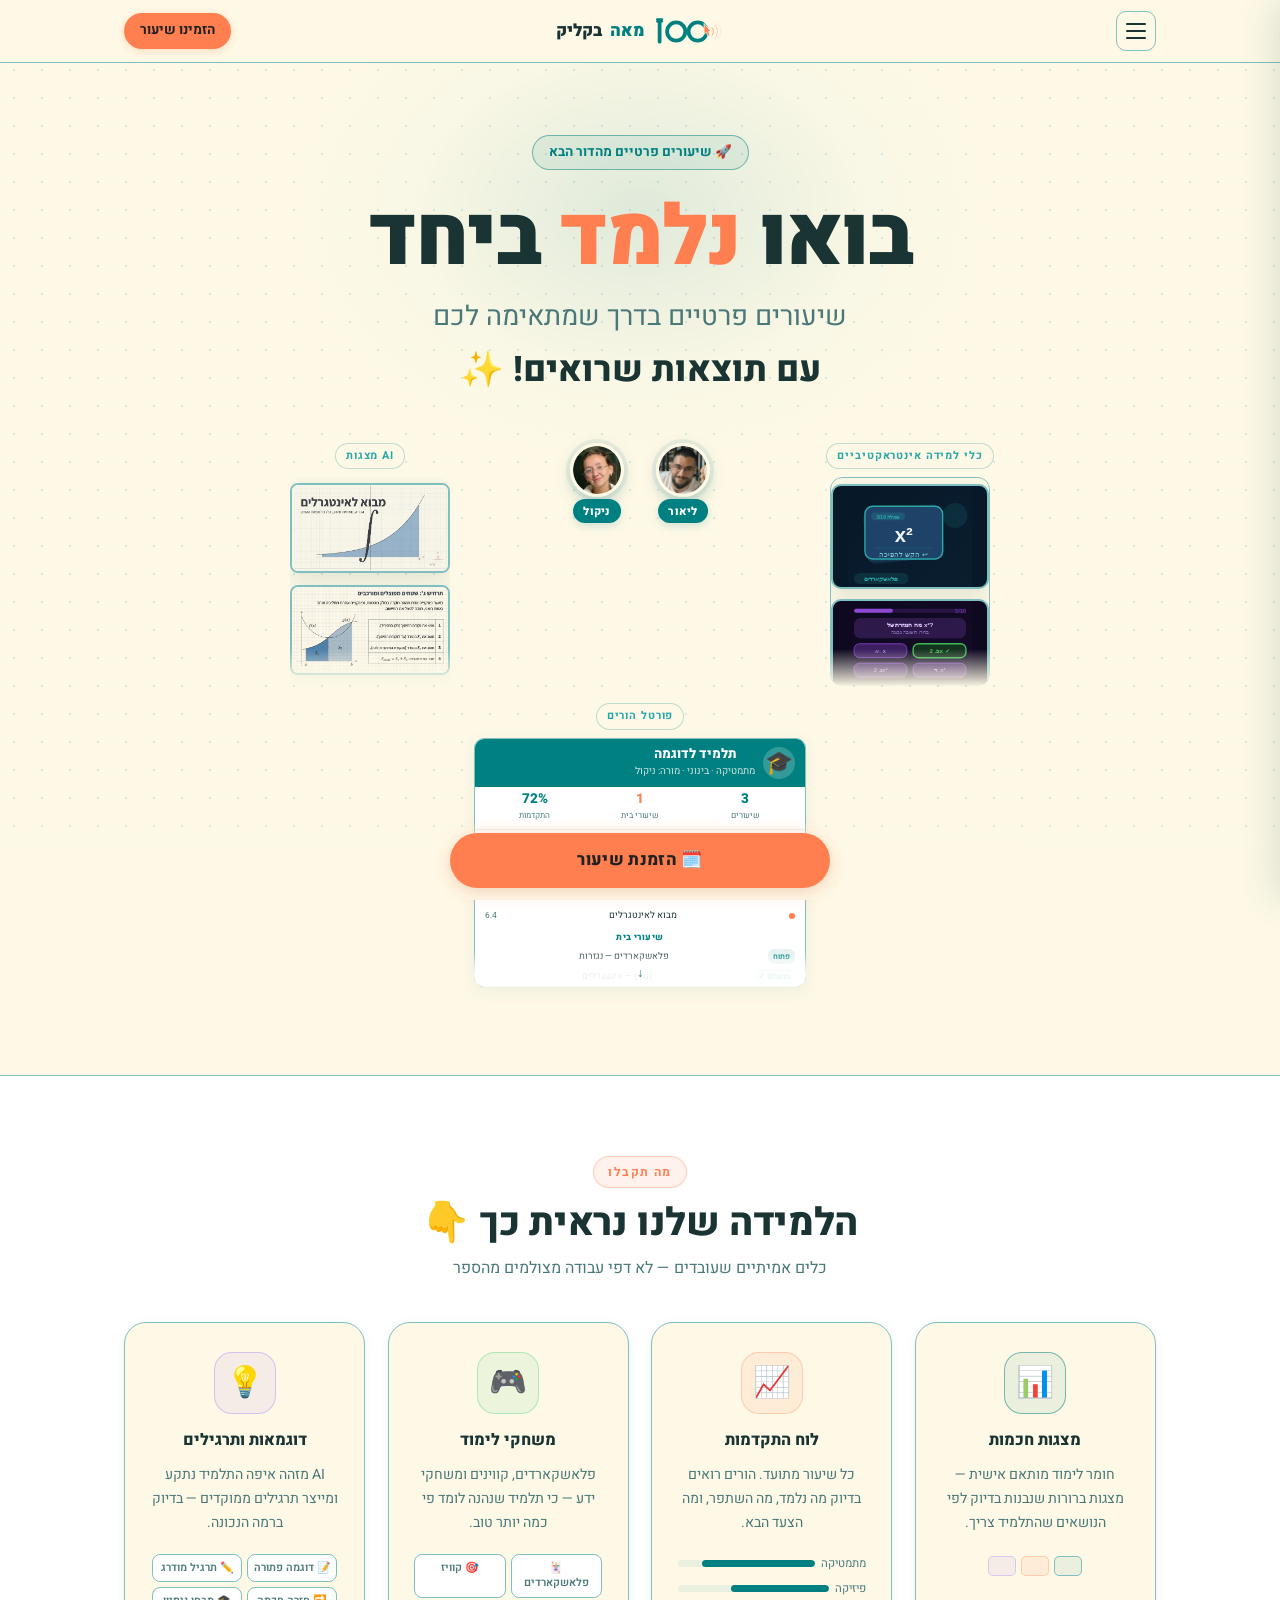
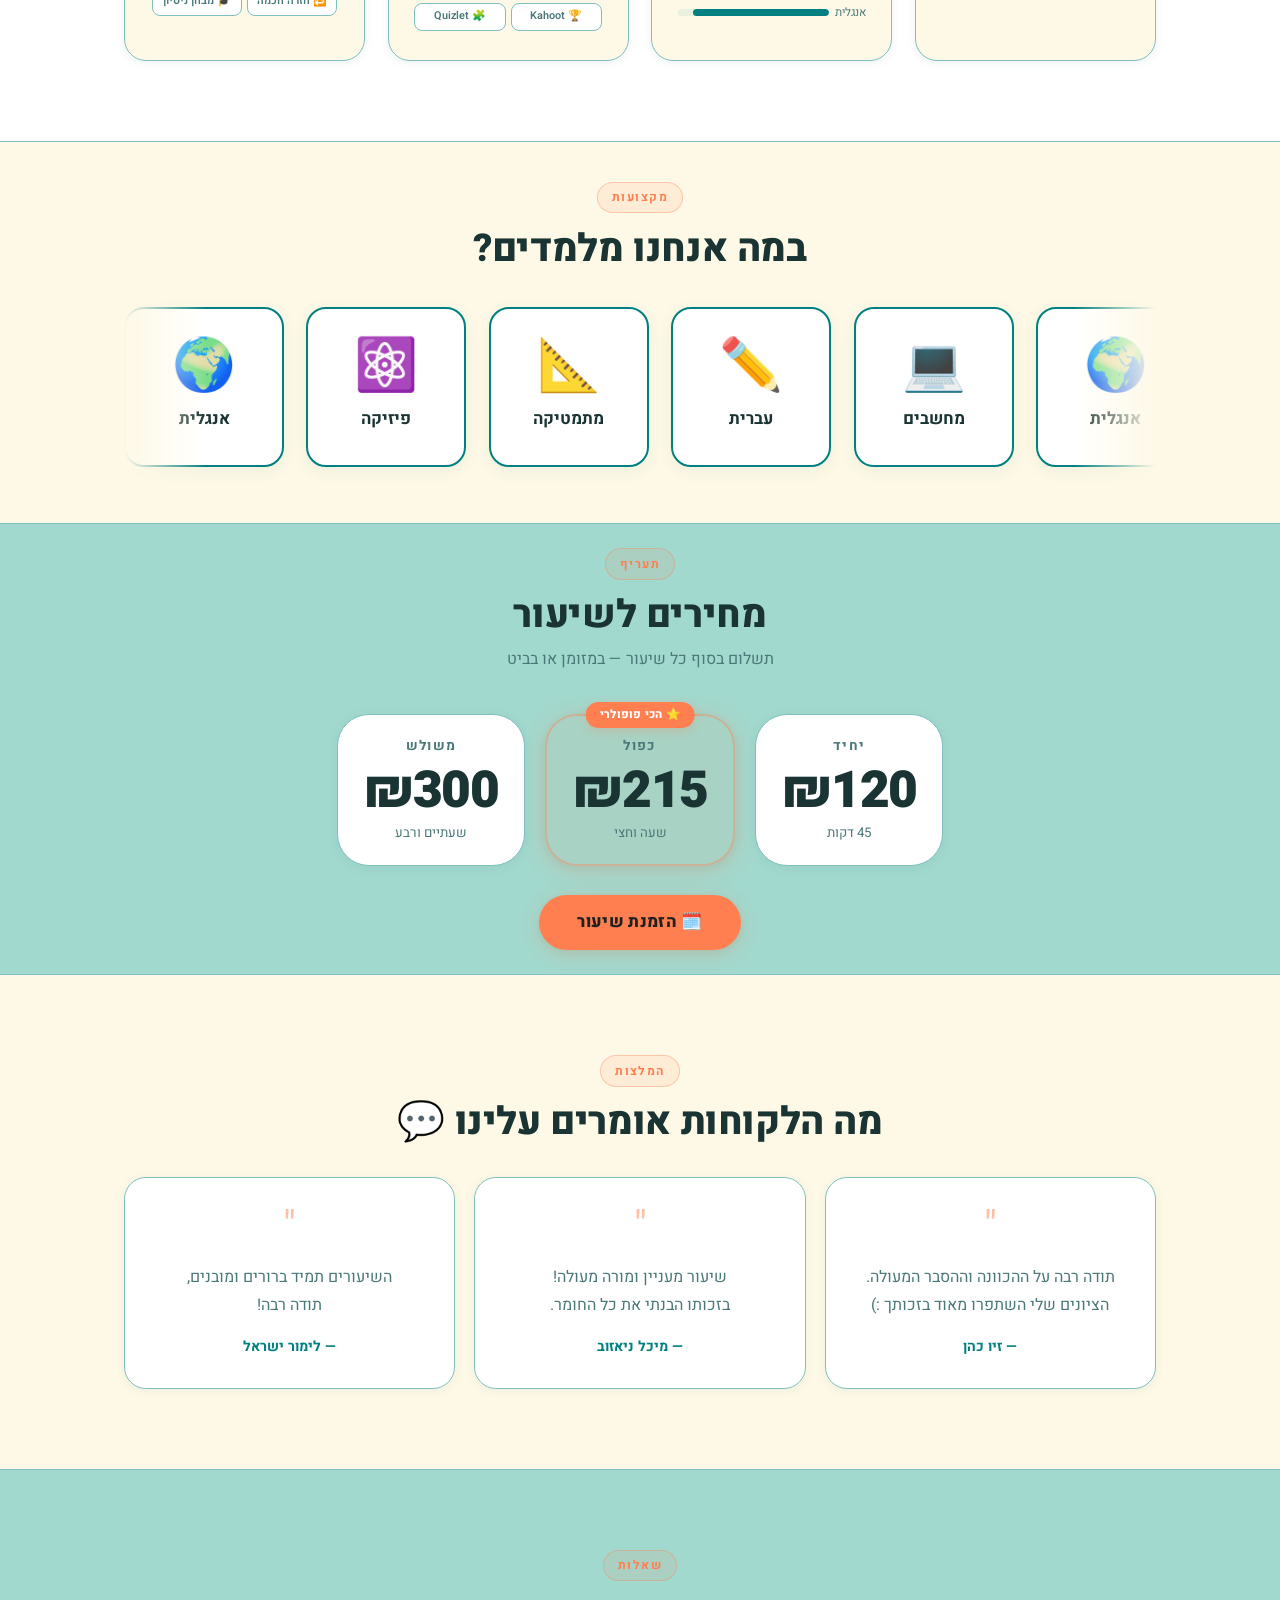
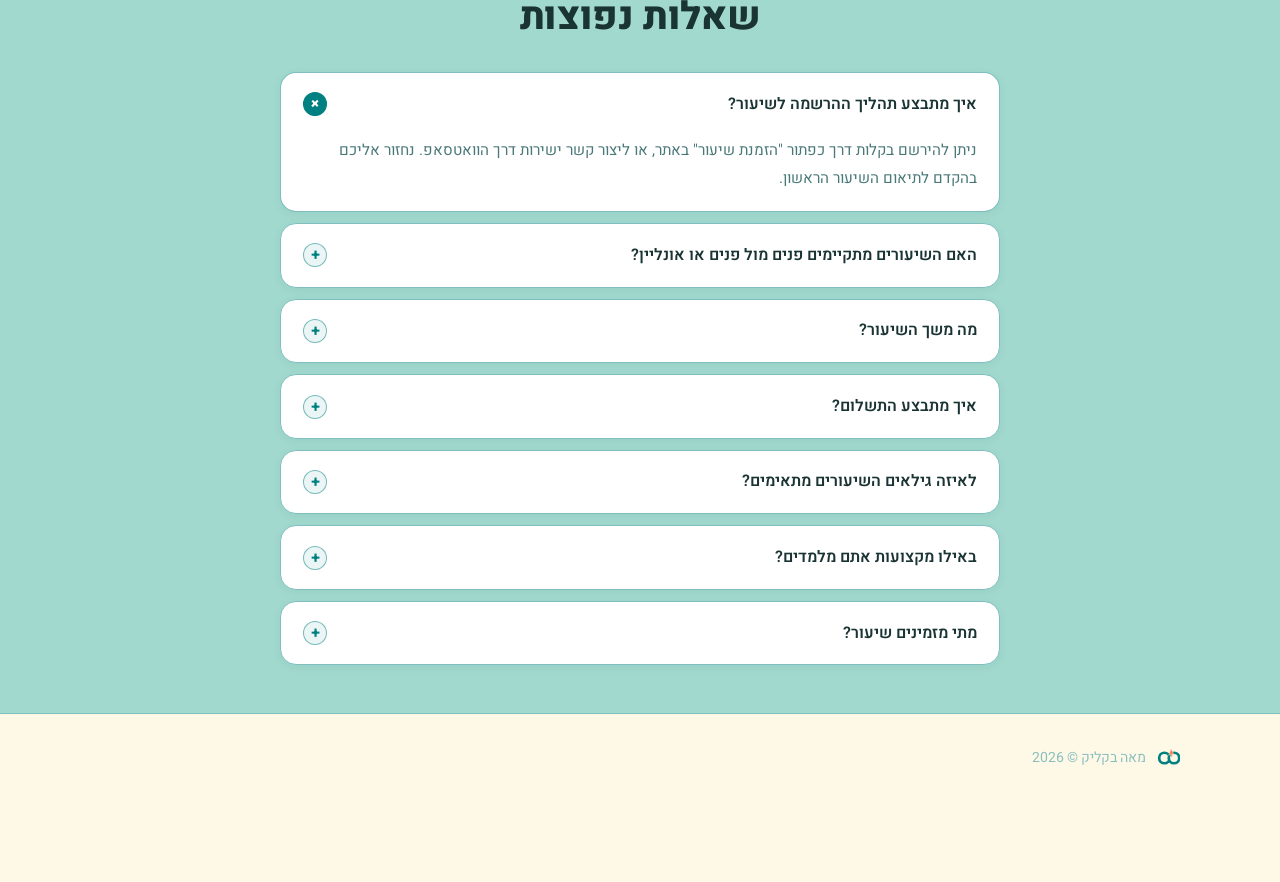
==== index.html @ dc091181 "Fix horizontal overflow: overflow clip on html/body/sections, contain paint on carousel" ====
<!DOCTYPE html>
<html lang="he" dir="rtl">
<head>
  <meta charset="UTF-8" />
  <meta name="viewport" content="width=device-width, initial-scale=1.0" />
  <title>מאה בקליק</title>
  <link rel="icon" type="image/svg+xml" href="./images/favicon.svg" />

  <!-- Fonts -->
  <link rel="preconnect" href="https://fonts.googleapis.com" />
  <link rel="preconnect" href="https://fonts.gstatic.com" crossorigin />
  <link href="https://fonts.googleapis.com/css2?family=Heebo:wght@300;400;500;600;700;800;900&display=swap" rel="stylesheet" />

  <link rel="stylesheet" href="styles.css" />
</head>
<body>

  <!-- ── BACK TO TOP ──────────────────────────────────── -->
  <button class="back-to-top" id="backToTop" aria-label="חזרה לראש">↑</button>

  <!-- ── SIDEBAR OVERLAY ──────────────────────────────── -->
  <div class="sidebar-overlay" id="sidebarOverlay"></div>

  <!-- ── SIDEBAR ──────────────────────────────────────── -->
  <aside class="sidebar" id="sidebar">
    <div class="sidebar-header">
      <span class="sidebar-title">תפריט</span>
      <button class="sidebar-close" id="sidebarClose" aria-label="סגירה">×</button>
    </div>
    <nav class="sidebar-nav">
      <button class="sidebar-btn" onclick="closeSidebar(); scrollToSection('subjects')">📚 מקצועות</button>
      <button class="sidebar-btn" onclick="closeSidebar(); scrollToSection('features-showcase')">🎮 מה תקבלו</button>
      <button class="sidebar-btn" onclick="closeSidebar(); scrollToSection('testimonials')">💬 המלצות</button>
      <button class="sidebar-btn" onclick="closeSidebar(); scrollToSection('pricing')">💳 תעריף</button>
      <button class="sidebar-btn" onclick="closeSidebar(); scrollToSection('faqs')">❓ שאלות</button>
    </nav>
    <a href="https://wa.me/972546969891?text=היי,%20אשמח%20להזמין%20שיעור" class="sidebar-whatsapp">
      💬 הזמינו שיעור בוואטסאפ
    </a>
  </aside>

  <!-- ── NAV ─────────────────────────────────────────── -->
  <section id="header">
    <div class="nav-inner">
      <!-- Hamburger — right side (RTL start) -->
      <button class="hamburger" id="hamburger" aria-label="פתיחת תפריט">
        <span></span>
        <span></span>
        <span></span>
      </button>

      <!-- Logo — centered -->
      <a href="#hero" class="nav-logo">
        <svg width="72" height="30" viewBox="0 0 130 56" fill="none" xmlns="http://www.w3.org/2000/svg" aria-label="לוגו">
          <!-- "1" with serif cap -->
          <line x1="12" y1="10" x2="12" y2="48" stroke="var(--accent)" stroke-width="7" stroke-linecap="round"/>
          <line x1="8" y1="10" x2="16" y2="10" stroke="var(--accent)" stroke-width="5" stroke-linecap="round"/>
          <line x1="7" y1="6" x2="17" y2="6" stroke="var(--accent)" stroke-width="3.5" stroke-linecap="round"/>
          <!-- left "0" -->
          <circle cx="43" cy="29" r="17" stroke="var(--accent)" stroke-width="7" fill="none"/>
          <!-- right "0" -->
          <circle cx="83" cy="29" r="17" stroke="var(--accent)" stroke-width="7" fill="none"/>
          <!-- cursor arrow on right 0 -->
          <polygon points="95,14 95,34 99.5,30 102,38 106,36.5 103.5,29 108,29"
                   fill="var(--accent2)" stroke="var(--bg-base)" stroke-width="1.5" stroke-linejoin="round"/>
          <!-- click ripple arcs -->
          <path d="M 110,22 A 10,10 0 0 1 110,36" stroke="var(--accent2)" stroke-width="1.8" fill="none" stroke-linecap="round" opacity="0.7"/>
          <path d="M 115,17 A 16,16 0 0 1 115,41" stroke="var(--accent2)" stroke-width="1.4" fill="none" stroke-linecap="round" opacity="0.45"/>
          <path d="M 120,13 A 22,22 0 0 1 120,45" stroke="var(--accent2)" stroke-width="1" fill="none" stroke-linecap="round" opacity="0.25"/>
        </svg>
        <span>מאה</span> בקליק
      </a>

      <!-- CTA — left side -->
      <div class="nav-right">
        <a class="nav-cta" href="https://wa.me/972546969891?text=היי,%20אשמח%20להזמין%20שיעור">הזמינו שיעור</a>
      </div>
    </div>
  </section>

  <!-- ── HERO ─────────────────────────────────────────── -->
  <section id="hero">
    <div class="hero-badge">🚀 שיעורים פרטיים מהדור הבא</div>

    <h1 class="hero-title">בואו <span class="accent">נלמד</span> ביחד</h1>

    <div class="hero-subtitle-row">
      <span class="hero-sub-a">שיעורים פרטיים בדרך שמתאימה לכם</span>
      <span class="hero-sub-b">עם תוצאות שרואים! ✨</span>
    </div>

    <!-- Tutors + surrounding feature cards -->
    <div class="tutors-showcase">

      <!-- Center: Tutor photos -->
      <div class="tutors-preview">

        <div class="tutor-card tutor-nikol" id="tutor-nikol">
          <img src="./images/nikol-modified.png" class="tutor-img" alt="ניקול" />
          <div class="tutor-name-badge">ניקול</div>
          <div class="tutor-info" id="info-nikol">
            <div class="popup-close" data-close>×</div>
            <h3>ניקול 👩‍🏫</h3>
            <ul>
              <li>⭐ סיימה שירות משמעותי בתפקיד בכיר</li>
              <li>📚 סטודנטית לריפוי בעיסוק</li>
              <li>👩‍🏫 ניסיון רב בהוראה פרטית</li>
              <li>🎯 מתמחה במתמטיקה ופיזיקה</li>
            </ul>
          </div>
        </div>

        <div class="tutor-card tutor-lior" id="tutor-lior">
          <img src="./images/lior-modified.png" class="tutor-img" alt="ליאור" />
          <div class="tutor-name-badge">ליאור</div>
          <div class="tutor-info" id="info-lior">
            <div class="popup-close" data-close>×</div>
            <h3>ליאור 👨‍🏫</h3>
            <ul>
              <li>🎓 בעל תואר שני בהנדסת נתונית</li>
              <li>💻 משרת בתפקיד בכיר בצבא</li>
              <li>👨‍🏫 מדריך בתכניות סטארטק ומגשימים</li>
              <li>🎯 מתמחה במתמטיקה ותכנות</li>
            </ul>
          </div>
        </div>

      </div>


      <!-- Left of photos: Carousel -->
      <div class="hero-mini-carousel">
        <div class="hero-preview-title">מצגות AI</div>
        <div class="slides-carousel-outer">
            <div class="slides-carousel-track" id="slidesTrack">

              <!-- Real slide images -->
              <div class="sp-card">
                <img src="images/slides/slide1.png" alt="מצגת 1" class="sp-img">
              </div>
              <div class="sp-card">
                <img src="images/slides/slide2.png" alt="מצגת 2" class="sp-img">
              </div>
              <div class="sp-card">
                <img src="images/slides/slide3.png" alt="מצגת 3" class="sp-img">
              </div>
              <div class="sp-card">
                <img src="images/slides/slide4.png" alt="מצגת 4" class="sp-img">
              </div>
              <div class="sp-card">
                <img src="images/slides/slide5.png" alt="מצגת 5" class="sp-img">
              </div>
              <div class="sp-card">
                <img src="images/slides/slide6.png" alt="מצגת 6" class="sp-img">
              </div>
              <div class="sp-card">
                <img src="images/slides/slide7.png" alt="מצגת 7" class="sp-img">
              </div>
              <div class="sp-card">
                <img src="images/slides/slide8.png" alt="מצגת 8" class="sp-img">
              </div>
              <!-- Duplicates for seamless loop -->
              <div class="sp-card">
                <img src="images/slides/slide1.png" alt="מצגת 1" class="sp-img">
              </div>
              <div class="sp-card">
                <img src="images/slides/slide2.png" alt="מצגת 2" class="sp-img">
              </div>
              <div class="sp-card">
                <img src="images/slides/slide3.png" alt="מצגת 3" class="sp-img">
              </div>
              <div class="sp-card">
                <img src="images/slides/slide4.png" alt="מצגת 4" class="sp-img">
              </div>
              <div class="sp-card">
                <img src="images/slides/slide5.png" alt="מצגת 5" class="sp-img">
              </div>
              <div class="sp-card">
                <img src="images/slides/slide6.png" alt="מצגת 6" class="sp-img">
              </div>
              <div class="sp-card">
                <img src="images/slides/slide7.png" alt="מצגת 7" class="sp-img">
              </div>
              <div class="sp-card">
                <img src="images/slides/slide8.png" alt="מצגת 8" class="sp-img">
              </div>



            </div><!-- /track -->
          </div><!-- /outer -->
        </div><!-- /hero-mini-carousel -->

      <!-- Center: Dashboard static preview -->
        <div class="hero-dashboard-mini">
          <div class="hero-preview-title">פורטל הורים</div>
          <div class="dash-preview">
            <!-- Student header -->
            <div class="dp-header">
              <div class="dp-avatar">🎓</div>
              <div class="dp-info">
                <div class="dp-name">תלמיד לדוגמה</div>
                <div class="dp-meta">מתמטיקה · בינוני · מורה: ניקול</div>
              </div>
            </div>
            <!-- Stats row -->
            <div class="dp-stats">
              <div class="dp-stat">
                <div class="dp-stat-val">3</div>
                <div class="dp-stat-lbl">שיעורים</div>
              </div>
              <div class="dp-stat">
                <div class="dp-stat-val" style="color:#FF7F50">1</div>
                <div class="dp-stat-lbl">שיעורי בית</div>
              </div>
              <div class="dp-stat">
                <div class="dp-stat-val" style="color:#008080">72%</div>
                <div class="dp-stat-lbl">התקדמות</div>
              </div>
            </div>
            <!-- Progress bar -->
            <div class="dp-bar-wrap">
              <div class="dp-bar-fill" style="width:72%"></div>
            </div>
            <!-- Next lesson -->
            <div class="dp-next">📅 שיעור הבא: כ׳ ניסן, 17:00</div>
            <!-- Recent lessons -->
            <div class="dp-section-title">שיעורים אחרונים</div>
            <div class="dp-lesson-row">
              <span class="dp-lesson-dot teal"></span>
              <span class="dp-lesson-text">נגזרות — כלל השרשרת</span>
              <span class="dp-lesson-date">13.4</span>
            </div>
            <div class="dp-lesson-row">
              <span class="dp-lesson-dot coral"></span>
              <span class="dp-lesson-text">מבוא לאינטגרלים</span>
              <span class="dp-lesson-date">6.4</span>
            </div>
            <!-- Homework -->
            <div class="dp-section-title">שיעורי בית</div>
            <div class="dp-lesson-row">
              <span class="dp-hw-badge open">פתוח</span>
              <span class="dp-lesson-text">פלאשקארדים — נגזרות</span>
            </div>
            <div class="dp-lesson-row">
              <span class="dp-hw-badge done">הושלם ✓</span>
              <span class="dp-lesson-text">קווין — אינטגרלים</span>
            </div>
          </div>
          <!-- Scroll hint -->
          <div class="dp-scroll-hint">
            <span class="dp-scroll-arrow">↓</span>
          </div>
        </div><!-- /hero-dashboard-mini -->

      <!-- Right of photos: Games carousel -->
        <div class="hero-games-mini">
          <div class="hero-preview-title">כלי למידה אינטראקטיביים</div>
          <div class="games-carousel-outer">
            <div class="games-carousel-track">

              <!-- Flashcards card -->
              <div class="gmc-card" style="background:#071828">
                <svg viewBox="0 0 160 130" preserveAspectRatio="xMidYMid meet" fill="none" xmlns="http://www.w3.org/2000/svg" width="100%" height="100%">
                  <defs>
                    <linearGradient id="fc-bg" x1="0" y1="0" x2="1" y2="1"><stop offset="0%" stop-color="#071828"/><stop offset="100%" stop-color="#0a1e30"/></linearGradient>
                  </defs>
                  <rect width="160" height="130" fill="url(#fc-bg)"/>
                  <!-- Stacked cards -->
                  <rect x="22" y="28" width="100" height="68" rx="10" fill="#163045" opacity="0.6" transform="rotate(-7 72 62)"/>
                  <rect x="22" y="28" width="100" height="68" rx="10" fill="#1a3a55" opacity="0.8" transform="rotate(-3 72 62)"/>
                  <!-- Front card -->
                  <rect x="22" y="26" width="100" height="68" rx="10" fill="#1e4268" stroke="#2AA8A8" stroke-width="1.8"/>
                  <!-- Card label top -->
                  <rect x="30" y="34" width="44" height="10" rx="5" fill="#2AA8A8" opacity="0.2"/>
                  <text x="52" y="42" font-size="6.5" fill="#2AA8A8" font-family="sans-serif" text-anchor="middle" font-weight="700">שאלה 3/10</text>
                  <!-- Big math -->
                  <text x="72" y="72" font-size="26" fill="#ffffff" font-weight="900" font-family="sans-serif" text-anchor="middle" opacity="0.95">x²</text>
                  <!-- Divider -->
                  <line x1="34" y1="80" x2="110" y2="80" stroke="#2AA8A8" stroke-width="0.8" opacity="0.3"/>
                  <!-- Hint -->
                  <text x="72" y="91" font-size="8.5" fill="#7ecece" font-family="sans-serif" text-anchor="middle">הקש להפיכה ↩</text>
                  <!-- Flip icon -->
                  <circle cx="138" cy="38" r="16" fill="#2AA8A8" opacity="0.12"/>
                  <text x="138" y="44" font-size="18" text-anchor="middle">🃏</text>
                  <!-- Bottom label -->
                  <rect x="8" y="112" width="70" height="14" rx="7" fill="#2AA8A8" opacity="0.15"/>
                  <text x="43" y="122" font-size="8" fill="#2AA8A8" font-family="sans-serif" text-anchor="middle" font-weight="700">פלאשקארדים</text>
                </svg>
              </div>

              <!-- Quiz card -->
              <div class="gmc-card" style="background:#0e0820">
                <svg viewBox="0 0 160 130" preserveAspectRatio="xMidYMid meet" fill="none" xmlns="http://www.w3.org/2000/svg" width="100%" height="100%">
                  <defs>
                    <linearGradient id="qz-bg" x1="0" y1="0" x2="1" y2="1"><stop offset="0%" stop-color="#0e0820"/><stop offset="100%" stop-color="#160c2a"/></linearGradient>
                  </defs>
                  <rect width="160" height="130" fill="url(#qz-bg)"/>
                  <!-- Progress bar top -->
                  <rect x="8" y="10" width="144" height="5" rx="2.5" fill="#A855F7" opacity="0.15"/>
                  <rect x="8" y="10" width="50" height="5" rx="2.5" fill="#A855F7" opacity="0.8"/>
                  <text x="152" y="15" font-size="7" fill="#A855F7" font-family="sans-serif" text-anchor="end" opacity="0.7">5/10</text>
                  <!-- Question box -->
                  <rect x="8" y="22" width="144" height="26" rx="8" fill="#2d1a4a"/>
                  <text x="80" y="33" font-size="8" fill="#e0c8ff" font-family="sans-serif" text-anchor="middle" font-weight="700">מה הנגזרת של x²?</text>
                  <text x="80" y="43" font-size="7" fill="#c4a0ff" font-family="sans-serif" text-anchor="middle" opacity="0.6">בחרו תשובה נכונה</text>
                  <!-- Options 2x2 -->
                  <rect x="8" y="55" width="68" height="18" rx="7" fill="#3b1f5e" stroke="#A855F7" stroke-width="0.8"/>
                  <text x="42" y="67" font-size="8" fill="#c4a0ff" font-family="sans-serif" text-anchor="middle">א. x</text>
                  <rect x="84" y="55" width="68" height="18" rx="7" fill="#133320" stroke="#3fb950" stroke-width="1.8"/>
                  <text x="118" y="67" font-size="8" fill="#3fb950" font-family="sans-serif" text-anchor="middle" font-weight="800">ב. 2x ✓</text>
                  <rect x="8" y="80" width="68" height="18" rx="7" fill="#3b1f5e" stroke="#A855F7" stroke-width="0.8"/>
                  <text x="42" y="92" font-size="8" fill="#c4a0ff" font-family="sans-serif" text-anchor="middle">ג. 2x²</text>
                  <rect x="84" y="80" width="68" height="18" rx="7" fill="#3b1f5e" stroke="#A855F7" stroke-width="0.8"/>
                  <text x="118" y="92" font-size="8" fill="#c4a0ff" font-family="sans-serif" text-anchor="middle">ד. x³</text>
                  <!-- Score badge -->
                  <rect x="8" y="112" width="50" height="14" rx="7" fill="#A855F7" opacity="0.15"/>
                  <text x="33" y="122" font-size="8" fill="#A855F7" font-family="sans-serif" text-anchor="middle" font-weight="700">קוויז 🎯</text>
                  <!-- XP badge -->
                  <rect x="110" y="112" width="42" height="14" rx="7" fill="#3fb950" opacity="0.15"/>
                  <text x="131" y="122" font-size="8" fill="#3fb950" font-family="sans-serif" text-anchor="middle" font-weight="700">+50 XP 🏆</text>
                </svg>
              </div>

              <!-- Audio card -->
              <div class="gmc-card" style="background:#061410">
                <svg viewBox="0 0 160 130" preserveAspectRatio="xMidYMid meet" fill="none" xmlns="http://www.w3.org/2000/svg" width="100%" height="100%">
                  <defs>
                    <linearGradient id="au-bg" x1="0" y1="0" x2="0" y2="1"><stop offset="0%" stop-color="#061410"/><stop offset="100%" stop-color="#0a2018"/></linearGradient>
                    <linearGradient id="au-wave" x1="0" y1="0" x2="1" y2="0"><stop offset="0%" stop-color="#3fb950" stop-opacity="0.3"/><stop offset="50%" stop-color="#3fb950"/><stop offset="100%" stop-color="#3fb950" stop-opacity="0.3"/></linearGradient>
                  </defs>
                  <rect width="160" height="130" fill="url(#au-bg)"/>
                  <!-- Glow -->
                  <circle cx="80" cy="70" r="55" fill="#3fb950" opacity="0.04"/>
                  <!-- Topic pill -->
                  <rect x="8" y="10" width="120" height="18" rx="9" fill="#3fb950" opacity="0.14"/>
                  <text x="68" y="22" font-size="8" fill="#3fb950" font-family="sans-serif" text-anchor="middle" font-weight="700">מבוא לאינטגרלים 📖</text>
                  <!-- Headphone -->
                  <circle cx="138" cy="19" r="13" fill="#3fb950" opacity="0.12"/>
                  <text x="138" y="25" font-size="15" text-anchor="middle">🎧</text>
                  <!-- Waveform centered -->
                  <rect x="8"  y="52" width="6" height="14" rx="3" fill="url(#au-wave)" opacity="0.5"/>
                  <rect x="17" y="44" width="6" height="30" rx="3" fill="url(#au-wave)" opacity="0.7"/>
                  <rect x="26" y="38" width="6" height="42" rx="3" fill="url(#au-wave)"/>
                  <rect x="35" y="34" width="6" height="50" rx="3" fill="url(#au-wave)"/>
                  <rect x="44" y="40" width="6" height="38" rx="3" fill="url(#au-wave)" opacity="0.85"/>
                  <rect x="53" y="46" width="6" height="26" rx="3" fill="url(#au-wave)" opacity="0.65"/>
                  <rect x="62" y="42" width="6" height="34" rx="3" fill="url(#au-wave)" opacity="0.75"/>
                  <rect x="71" y="36" width="6" height="46" rx="3" fill="url(#au-wave)"/>
                  <rect x="80" y="42" width="6" height="34" rx="3" fill="url(#au-wave)" opacity="0.8"/>
                  <rect x="89" y="50" width="6" height="18" rx="3" fill="url(#au-wave)" opacity="0.55"/>
                  <!-- Play button -->
                  <circle cx="136" cy="72" r="22" fill="#3fb950" opacity="0.18"/>
                  <circle cx="136" cy="72" r="15" fill="#3fb950"/>
                  <polygon points="132,65 132,79 145,72" fill="white"/>
                  <!-- Progress -->
                  <rect x="8" y="100" width="110" height="5" rx="2.5" fill="#3fb950" opacity="0.15"/>
                  <rect x="8" y="100" width="52" height="5" rx="2.5" fill="#3fb950" opacity="0.85"/>
                  <text x="125" y="104" font-size="7" fill="#3fb950" font-family="sans-serif" opacity="0.7">3:12</text>
                  <!-- Label -->
                  <rect x="8" y="115" width="50" height="12" rx="6" fill="#3fb950" opacity="0.15"/>
                  <text x="33" y="124" font-size="8" fill="#3fb950" font-family="sans-serif" text-anchor="middle" font-weight="700">אודיו 🎧</text>
                </svg>
              </div>

              <!-- Songs card -->
              <div class="gmc-card" style="background:#1c0900">
                <svg viewBox="0 0 160 130" preserveAspectRatio="xMidYMid meet" fill="none" xmlns="http://www.w3.org/2000/svg" width="100%" height="100%">
                  <defs>
                    <linearGradient id="sg-bg" x1="0" y1="0" x2="1" y2="1"><stop offset="0%" stop-color="#1c0900"/><stop offset="100%" stop-color="#241000"/></linearGradient>
                  </defs>
                  <rect width="160" height="130" fill="url(#sg-bg)"/>
                  <!-- Glow -->
                  <circle cx="30" cy="65" r="45" fill="#FF7F50" opacity="0.07"/>
                  <circle cx="140" cy="65" r="40" fill="#FFD166" opacity="0.06"/>
                  <!-- Now playing box -->
                  <rect x="8" y="8" width="144" height="30" rx="8" fill="#FF7F50" opacity="0.12"/>
                  <text x="80" y="21" font-size="8" fill="#FFD166" font-family="sans-serif" text-anchor="middle" font-weight="800">♪ שיר הנגזרת</text>
                  <text x="80" y="32" font-size="7" fill="#FF7F50" font-family="sans-serif" text-anchor="middle" opacity="0.8">d/dx(x²) = 2x 🎶</text>
                  <!-- Staff lines -->
                  <line x1="8" y1="50" x2="152" y2="50" stroke="#FF7F50" stroke-width="1" opacity="0.3"/>
                  <line x1="8" y1="58" x2="152" y2="58" stroke="#FF7F50" stroke-width="1" opacity="0.3"/>
                  <line x1="8" y1="66" x2="152" y2="66" stroke="#FF7F50" stroke-width="1" opacity="0.3"/>
                  <line x1="8" y1="74" x2="152" y2="74" stroke="#FF7F50" stroke-width="1" opacity="0.3"/>
                  <line x1="8" y1="82" x2="152" y2="82" stroke="#FF7F50" stroke-width="1" opacity="0.3"/>
                  <!-- Treble clef -->
                  <text x="6" y="84" font-size="48" fill="#FF7F50" opacity="0.55" font-family="serif">𝄞</text>
                  <!-- Notes with equations -->
                  <ellipse cx="80" cy="70" rx="8" ry="6" fill="#FFD166" transform="rotate(-15 80 70)"/>
                  <line x1="88" y1="70" x2="88" y2="36" stroke="#FFD166" stroke-width="2"/>
                  <text x="92" y="40" font-size="8" fill="#FFD166" font-family="sans-serif" font-weight="700">∫x dx</text>
                  <ellipse cx="116" cy="62" rx="8" ry="6" fill="#FF7F50" transform="rotate(-15 116 62)"/>
                  <line x1="124" y1="62" x2="124" y2="30" stroke="#FF7F50" stroke-width="2"/>
                  <text x="128" y="34" font-size="8" fill="#FF7F50" font-family="sans-serif" font-weight="700">x²/2</text>
                  <!-- Beam -->
                  <line x1="88" y1="36" x2="124" y2="30" stroke="#FFD166" stroke-width="3"/>
                  <!-- Progress + controls -->
                  <rect x="8" y="97" width="100" height="5" rx="2.5" fill="#FF7F50" opacity="0.15"/>
                  <rect x="8" y="97" width="62" height="5" rx="2.5" fill="#FF7F50" opacity="0.8"/>
                  <circle cx="140" cy="99" r="12" fill="#FF7F50" opacity="0.2"/>
                  <polygon points="136,94 136,104 146,99" fill="#FF7F50"/>
                  <!-- Label -->
                  <rect x="8" y="115" width="60" height="12" rx="6" fill="#FF7F50" opacity="0.14"/>
                  <text x="38" y="124" font-size="8" fill="#FF7F50" font-family="sans-serif" text-anchor="middle" font-weight="700">שירי לימוד 🎵</text>
                </svg>
              </div>

              <!-- Duplicates for seamless loop -->
              <div class="gmc-card" style="background:#071828">
                <svg viewBox="0 0 160 130" preserveAspectRatio="xMidYMid meet" fill="none" xmlns="http://www.w3.org/2000/svg" width="100%" height="100%">
                  <defs><linearGradient id="fc-bg2" x1="0" y1="0" x2="1" y2="1"><stop offset="0%" stop-color="#071828"/><stop offset="100%" stop-color="#0a1e30"/></linearGradient></defs>
                  <rect width="160" height="130" fill="url(#fc-bg2)"/>
                  <rect x="22" y="28" width="100" height="68" rx="10" fill="#163045" opacity="0.6" transform="rotate(-7 72 62)"/>
                  <rect x="22" y="28" width="100" height="68" rx="10" fill="#1a3a55" opacity="0.8" transform="rotate(-3 72 62)"/>
                  <rect x="22" y="26" width="100" height="68" rx="10" fill="#1e4268" stroke="#2AA8A8" stroke-width="1.8"/>
                  <rect x="30" y="34" width="44" height="10" rx="5" fill="#2AA8A8" opacity="0.2"/>
                  <text x="52" y="42" font-size="6.5" fill="#2AA8A8" font-family="sans-serif" text-anchor="middle" font-weight="700">שאלה 3/10</text>
                  <text x="72" y="72" font-size="26" fill="#ffffff" font-weight="900" font-family="sans-serif" text-anchor="middle" opacity="0.95">x²</text>
                  <line x1="34" y1="80" x2="110" y2="80" stroke="#2AA8A8" stroke-width="0.8" opacity="0.3"/>
                  <text x="72" y="91" font-size="8.5" fill="#7ecece" font-family="sans-serif" text-anchor="middle">הקש להפיכה ↩</text>
                  <circle cx="138" cy="38" r="16" fill="#2AA8A8" opacity="0.12"/>
                  <text x="138" y="44" font-size="18" text-anchor="middle">🃏</text>
                  <rect x="8" y="112" width="70" height="14" rx="7" fill="#2AA8A8" opacity="0.15"/>
                  <text x="43" y="122" font-size="8" fill="#2AA8A8" font-family="sans-serif" text-anchor="middle" font-weight="700">פלאשקארדים</text>
                </svg>
              </div>
              <div class="gmc-card" style="background:#0e0820">
                <svg viewBox="0 0 160 130" preserveAspectRatio="xMidYMid meet" fill="none" xmlns="http://www.w3.org/2000/svg" width="100%" height="100%">
                  <defs><linearGradient id="qz-bg2" x1="0" y1="0" x2="1" y2="1"><stop offset="0%" stop-color="#0e0820"/><stop offset="100%" stop-color="#160c2a"/></linearGradient></defs>
                  <rect width="160" height="130" fill="url(#qz-bg2)"/>
                  <rect x="8" y="10" width="144" height="5" rx="2.5" fill="#A855F7" opacity="0.15"/>
                  <rect x="8" y="10" width="50" height="5" rx="2.5" fill="#A855F7" opacity="0.8"/>
                  <text x="152" y="15" font-size="7" fill="#A855F7" font-family="sans-serif" text-anchor="end" opacity="0.7">5/10</text>
                  <rect x="8" y="22" width="144" height="26" rx="8" fill="#2d1a4a"/>
                  <text x="80" y="33" font-size="8" fill="#e0c8ff" font-family="sans-serif" text-anchor="middle" font-weight="700">מה הנגזרת של x²?</text>
                  <text x="80" y="43" font-size="7" fill="#c4a0ff" font-family="sans-serif" text-anchor="middle" opacity="0.6">בחרו תשובה נכונה</text>
                  <rect x="8" y="55" width="68" height="18" rx="7" fill="#3b1f5e" stroke="#A855F7" stroke-width="0.8"/>
                  <text x="42" y="67" font-size="8" fill="#c4a0ff" font-family="sans-serif" text-anchor="middle">א. x</text>
                  <rect x="84" y="55" width="68" height="18" rx="7" fill="#133320" stroke="#3fb950" stroke-width="1.8"/>
                  <text x="118" y="67" font-size="8" fill="#3fb950" font-family="sans-serif" text-anchor="middle" font-weight="800">ב. 2x ✓</text>
                  <rect x="8" y="80" width="68" height="18" rx="7" fill="#3b1f5e" stroke="#A855F7" stroke-width="0.8"/>
                  <text x="42" y="92" font-size="8" fill="#c4a0ff" font-family="sans-serif" text-anchor="middle">ג. 2x²</text>
                  <rect x="84" y="80" width="68" height="18" rx="7" fill="#3b1f5e" stroke="#A855F7" stroke-width="0.8"/>
                  <text x="118" y="92" font-size="8" fill="#c4a0ff" font-family="sans-serif" text-anchor="middle">ד. x³</text>
                  <rect x="8" y="112" width="50" height="14" rx="7" fill="#A855F7" opacity="0.15"/>
                  <text x="33" y="122" font-size="8" fill="#A855F7" font-family="sans-serif" text-anchor="middle" font-weight="700">קוויז 🎯</text>
                  <rect x="110" y="112" width="42" height="14" rx="7" fill="#3fb950" opacity="0.15"/>
                  <text x="131" y="122" font-size="8" fill="#3fb950" font-family="sans-serif" text-anchor="middle" font-weight="700">+50 XP 🏆</text>
                </svg>
              </div>
              <div class="gmc-card" style="background:#061410">
                <svg viewBox="0 0 160 130" preserveAspectRatio="xMidYMid meet" fill="none" xmlns="http://www.w3.org/2000/svg" width="100%" height="100%">
                  <defs>
                    <linearGradient id="au-bg2" x1="0" y1="0" x2="0" y2="1"><stop offset="0%" stop-color="#061410"/><stop offset="100%" stop-color="#0a2018"/></linearGradient>
                    <linearGradient id="au-wave2" x1="0" y1="0" x2="1" y2="0"><stop offset="0%" stop-color="#3fb950" stop-opacity="0.3"/><stop offset="50%" stop-color="#3fb950"/><stop offset="100%" stop-color="#3fb950" stop-opacity="0.3"/></linearGradient>
                  </defs>
                  <rect width="160" height="130" fill="url(#au-bg2)"/>
                  <circle cx="80" cy="70" r="55" fill="#3fb950" opacity="0.04"/>
                  <rect x="8" y="10" width="120" height="18" rx="9" fill="#3fb950" opacity="0.14"/>
                  <text x="68" y="22" font-size="8" fill="#3fb950" font-family="sans-serif" text-anchor="middle" font-weight="700">מבוא לאינטגרלים 📖</text>
                  <circle cx="138" cy="19" r="13" fill="#3fb950" opacity="0.12"/>
                  <text x="138" y="25" font-size="15" text-anchor="middle">🎧</text>
                  <rect x="8"  y="52" width="6" height="14" rx="3" fill="url(#au-wave2)" opacity="0.5"/>
                  <rect x="17" y="44" width="6" height="30" rx="3" fill="url(#au-wave2)" opacity="0.7"/>
                  <rect x="26" y="38" width="6" height="42" rx="3" fill="url(#au-wave2)"/>
                  <rect x="35" y="34" width="6" height="50" rx="3" fill="url(#au-wave2)"/>
                  <rect x="44" y="40" width="6" height="38" rx="3" fill="url(#au-wave2)" opacity="0.85"/>
                  <rect x="53" y="46" width="6" height="26" rx="3" fill="url(#au-wave2)" opacity="0.65"/>
                  <rect x="62" y="42" width="6" height="34" rx="3" fill="url(#au-wave2)" opacity="0.75"/>
                  <rect x="71" y="36" width="6" height="46" rx="3" fill="url(#au-wave2)"/>
                  <rect x="80" y="42" width="6" height="34" rx="3" fill="url(#au-wave2)" opacity="0.8"/>
                  <rect x="89" y="50" width="6" height="18" rx="3" fill="url(#au-wave2)" opacity="0.55"/>
                  <circle cx="136" cy="72" r="22" fill="#3fb950" opacity="0.18"/>
                  <circle cx="136" cy="72" r="15" fill="#3fb950"/>
                  <polygon points="132,65 132,79 145,72" fill="white"/>
                  <rect x="8" y="100" width="110" height="5" rx="2.5" fill="#3fb950" opacity="0.15"/>
                  <rect x="8" y="100" width="52" height="5" rx="2.5" fill="#3fb950" opacity="0.85"/>
                  <text x="125" y="104" font-size="7" fill="#3fb950" font-family="sans-serif" opacity="0.7">3:12</text>
                  <rect x="8" y="115" width="50" height="12" rx="6" fill="#3fb950" opacity="0.15"/>
                  <text x="33" y="124" font-size="8" fill="#3fb950" font-family="sans-serif" text-anchor="middle" font-weight="700">אודיו 🎧</text>
                </svg>
              </div>
              <div class="gmc-card" style="background:#1c0900">
                <svg viewBox="0 0 160 130" preserveAspectRatio="xMidYMid meet" fill="none" xmlns="http://www.w3.org/2000/svg" width="100%" height="100%">
                  <defs><linearGradient id="sg-bg2" x1="0" y1="0" x2="1" y2="1"><stop offset="0%" stop-color="#1c0900"/><stop offset="100%" stop-color="#241000"/></linearGradient></defs>
                  <rect width="160" height="130" fill="url(#sg-bg2)"/>
                  <circle cx="30" cy="65" r="45" fill="#FF7F50" opacity="0.07"/>
                  <circle cx="140" cy="65" r="40" fill="#FFD166" opacity="0.06"/>
                  <rect x="8" y="8" width="144" height="30" rx="8" fill="#FF7F50" opacity="0.12"/>
                  <text x="80" y="21" font-size="8" fill="#FFD166" font-family="sans-serif" text-anchor="middle" font-weight="800">♪ שיר הנגזרת</text>
                  <text x="80" y="32" font-size="7" fill="#FF7F50" font-family="sans-serif" text-anchor="middle" opacity="0.8">d/dx(x²) = 2x 🎶</text>
                  <line x1="8" y1="50" x2="152" y2="50" stroke="#FF7F50" stroke-width="1" opacity="0.3"/>
                  <line x1="8" y1="58" x2="152" y2="58" stroke="#FF7F50" stroke-width="1" opacity="0.3"/>
                  <line x1="8" y1="66" x2="152" y2="66" stroke="#FF7F50" stroke-width="1" opacity="0.3"/>
                  <line x1="8" y1="74" x2="152" y2="74" stroke="#FF7F50" stroke-width="1" opacity="0.3"/>
                  <line x1="8" y1="82" x2="152" y2="82" stroke="#FF7F50" stroke-width="1" opacity="0.3"/>
                  <text x="6" y="84" font-size="48" fill="#FF7F50" opacity="0.55" font-family="serif">𝄞</text>
                  <ellipse cx="80" cy="70" rx="8" ry="6" fill="#FFD166" transform="rotate(-15 80 70)"/>
                  <line x1="88" y1="70" x2="88" y2="36" stroke="#FFD166" stroke-width="2"/>
                  <text x="92" y="40" font-size="8" fill="#FFD166" font-family="sans-serif" font-weight="700">∫x dx</text>
                  <ellipse cx="116" cy="62" rx="8" ry="6" fill="#FF7F50" transform="rotate(-15 116 62)"/>
                  <line x1="124" y1="62" x2="124" y2="30" stroke="#FF7F50" stroke-width="2"/>
                  <text x="128" y="34" font-size="8" fill="#FF7F50" font-family="sans-serif" font-weight="700">x²/2</text>
                  <line x1="88" y1="36" x2="124" y2="30" stroke="#FFD166" stroke-width="3"/>
                  <rect x="8" y="97" width="100" height="5" rx="2.5" fill="#FF7F50" opacity="0.15"/>
                  <rect x="8" y="97" width="62" height="5" rx="2.5" fill="#FF7F50" opacity="0.8"/>
                  <circle cx="140" cy="99" r="12" fill="#FF7F50" opacity="0.2"/>
                  <polygon points="136,94 136,104 146,99" fill="#FF7F50"/>
                  <rect x="8" y="115" width="60" height="12" rx="6" fill="#FF7F50" opacity="0.14"/>
                  <text x="38" y="124" font-size="8" fill="#FF7F50" font-family="sans-serif" text-anchor="middle" font-weight="700">שירי לימוד 🎵</text>
                </svg>
              </div>

            </div><!-- /games-carousel-track -->
          </div><!-- /games-carousel-outer -->
        </div><!-- /hero-games-mini -->


    </div><!-- /tutors-showcase -->

  </section>

  <!-- ── FEATURES SHOWCASE ─────────────────────────────── -->
  <section id="features-showcase">
    <div class="container section-center">
      <div class="section-label">מה תקבלו</div>
      <h2 class="section-title">הלמידה שלנו נראית כך 👇</h2>
      <p class="section-sub">כלים אמיתיים שעובדים — לא דפי עבודה מצולמים מהספר</p>

      <div class="showcase-grid">

        <!-- Slides -->
        <div class="showcase-card reveal reveal-delay-1">
          <div class="showcase-icon-wrap teal">📊</div>
          <h3>מצגות חכמות</h3>
          <p>חומר לימוד מותאם אישית — מצגות ברורות שנבנות בדיוק לפי הנושאים שהתלמיד צריך.</p>
          <div class="mini-slides">
            <div class="mini-slide"></div>
            <div class="mini-slide"></div>
            <div class="mini-slide"></div>
          </div>
        </div>

        <!-- Dashboard -->
        <div class="showcase-card reveal reveal-delay-2">
          <div class="showcase-icon-wrap coral">📈</div>
          <h3>לוח התקדמות</h3>
          <p>כל שיעור מתועד. הורים רואים בדיוק מה נלמד, מה השתפר, ומה הצעד הבא.</p>
          <div class="mini-dashboard">
            <div class="dash-bar-row">
              <span>מתמטיקה</span>
              <div class="dash-bar"><div class="dash-fill" style="width:82%"></div></div>
            </div>
            <div class="dash-bar-row">
              <span>פיזיקה</span>
              <div class="dash-bar"><div class="dash-fill" style="width:65%"></div></div>
            </div>
            <div class="dash-bar-row">
              <span>אנגלית</span>
              <div class="dash-bar"><div class="dash-fill" style="width:90%"></div></div>
            </div>
          </div>
        </div>

        <!-- Games -->
        <div class="showcase-card reveal reveal-delay-3">
          <div class="showcase-icon-wrap green">🎮</div>
          <h3>משחקי לימוד</h3>
          <p>פלאשקארדים, קווינים ומשחקי ידע — כי תלמיד שנהנה לומד פי כמה יותר טוב.</p>
          <div class="mini-game-grid">
            <div class="mini-game-card">🃏 פלאשקארדים</div>
            <div class="mini-game-card">🎯 קוויז</div>
            <div class="mini-game-card">🏆 Kahoot</div>
            <div class="mini-game-card">🧩 Quizlet</div>
          </div>
        </div>

        <!-- Examples -->
        <div class="showcase-card reveal reveal-delay-1">
          <div class="showcase-icon-wrap purple">💡</div>
          <h3>דוגמאות ותרגילים</h3>
          <p>AI מזהה איפה התלמיד נתקע ומייצר תרגילים ממוקדים — בדיוק ברמה הנכונה.</p>
          <div class="mini-game-grid">
            <div class="mini-game-card">📝 דוגמה פתורה</div>
            <div class="mini-game-card">✏️ תרגיל מודרג</div>
            <div class="mini-game-card">🔁 חזרה חכמה</div>
            <div class="mini-game-card">🎓 מבחן ניסיון</div>
          </div>
        </div>

      </div>
    </div>
  </section>

  <!-- ── SUBJECTS ──────────────────────────────────────────── -->
  <section id="subjects">
    <div class="container section-center">
      <div class="section-label">מקצועות</div>
      <h2 class="section-title">במה אנחנו מלמדים?</h2>
      <div class="subjects-carousel-outer">
        <div class="subjects-carousel-track">
          <div class="subj-card"><span class="subj-icon">🌍</span><span class="subj-label">אנגלית</span></div>
          <div class="subj-card"><span class="subj-icon">⚛️</span><span class="subj-label">פיזיקה</span></div>
          <div class="subj-card"><span class="subj-icon">📐</span><span class="subj-label">מתמטיקה</span></div>
          <div class="subj-card"><span class="subj-icon">✏️</span><span class="subj-label">עברית</span></div>
          <div class="subj-card"><span class="subj-icon">💻</span><span class="subj-label">מחשבים</span></div>
          <!-- duplicates for seamless loop -->
          <div class="subj-card"><span class="subj-icon">🌍</span><span class="subj-label">אנגלית</span></div>
          <div class="subj-card"><span class="subj-icon">⚛️</span><span class="subj-label">פיזיקה</span></div>
          <div class="subj-card"><span class="subj-icon">📐</span><span class="subj-label">מתמטיקה</span></div>
          <div class="subj-card"><span class="subj-icon">✏️</span><span class="subj-label">עברית</span></div>
          <div class="subj-card"><span class="subj-icon">💻</span><span class="subj-label">מחשבים</span></div>
        </div>
      </div>
    </div>
  </section>


  <!-- ── PRICING ────────────────────────────────────────── -->
  <section id="pricing">
    <div class="container section-center">
      <div class="section-label">תעריף</div>
      <h2 class="section-title">מחירים לשיעור</h2>
      <p class="section-sub">תשלום בסוף כל שיעור — במזומן או בביט</p>
      <div class="pricing-grid">

        <div class="pricing-card reveal reveal-delay-1">
          <div class="pricing-card-name">יחיד</div>
          <div class="pricing-card-price">₪120</div>
          <div class="pricing-card-duration">45 דקות</div>
        </div>

        <div class="pricing-card featured reveal reveal-delay-2">
          <div class="pricing-card-name">כפול</div>
          <div class="pricing-card-price">₪215</div>
          <div class="pricing-card-duration">שעה וחצי</div>
        </div>

        <div class="pricing-card reveal reveal-delay-3">
          <div class="pricing-card-name">משולש</div>
          <div class="pricing-card-price">₪300</div>
          <div class="pricing-card-duration">שעתיים ורבע</div>
        </div>

      </div>
      <div class="pricing-cta-row">
        <a href="./booking.html" class="book-cta pricing-cta">🗓️ הזמנת שיעור</a>
      </div>
    </div>
  </section>

  <!-- ── TESTIMONIALS ───────────────────────────────────── -->
  <section id="testimonials">
    <div class="container section-center">
      <div class="section-label">המלצות</div>
      <h2 class="section-title">מה הלקוחות אומרים עלינו 💬</h2>
      <div class="testimonials-grid">
        <div class="testimonial-card reveal reveal-delay-1">
          <div class="testimonial-quote">"</div>
          <p>תודה רבה על ההכוונה וההסבר המעולה.<br />הציונים שלי השתפרו מאוד בזכותך :)</p>
          <div class="testimonial-name">— זיו כהן</div>
        </div>
        <div class="testimonial-card reveal reveal-delay-2">
          <div class="testimonial-quote">"</div>
          <p>שיעור מעניין ומורה מעולה!<br />בזכותו הבנתי את כל החומר.</p>
          <div class="testimonial-name">— מיכל ניאזוב</div>
        </div>
        <div class="testimonial-card reveal reveal-delay-3">
          <div class="testimonial-quote">"</div>
          <p>השיעורים תמיד ברורים ומובנים,<br />תודה רבה!</p>
          <div class="testimonial-name">— לימור ישראל</div>
        </div>
      </div>
    </div>
  </section>


  <!-- ── STICKY BOOKING BUTTON ───────────────────────────── -->
  <section id="signup-button">
    <a href="./booking.html" class="book-cta">
      🗓️ הזמנת שיעור
    </a>
  </section>

  <!-- ── FAQs ───────────────────────────────────────────── -->
  <section id="faqs">
    <div class="container section-center">
      <div class="section-label">שאלות</div>
      <h2 class="section-title">שאלות נפוצות</h2>

      <div class="faq-list reveal">

        <div class="faq-item open">
          <div class="faq-question">
            <span>איך מתבצע תהליך ההרשמה לשיעור?</span>
            <span class="faq-icon">+</span>
          </div>
          <div class="faq-answer">
            <div class="faq-answer-inner">
              ניתן להירשם בקלות דרך כפתור "הזמנת שיעור" באתר, או ליצור קשר ישירות דרך הוואטסאפ. נחזור אליכם בהקדם לתיאום השיעור הראשון.
            </div>
          </div>
        </div>

        <div class="faq-item">
          <div class="faq-question">
            <span>האם השיעורים מתקיימים פנים מול פנים או אונליין?</span>
            <span class="faq-icon">+</span>
          </div>
          <div class="faq-answer">
            <div class="faq-answer-inner">
              אנחנו מציעים גם שיעורים פרונטליים וגם שיעורים אונליין, בהתאם להעדפת התלמיד/ה. שני הפורמטים יעילים ומותאמים לצרכים השונים.
            </div>
          </div>
        </div>

        <div class="faq-item">
          <div class="faq-question">
            <span>מה משך השיעור?</span>
            <span class="faq-icon">+</span>
          </div>
          <div class="faq-answer">
            <div class="faq-answer-inner">
              קיימת אפשרות להזמין שלושה סוגים של שיעורים: שיעור יחיד שאורכו 45 דקות, שיעור כפול שנמשך שעה וחצי ושיעור משולש שנמשך שעתיים ורבע.
            </div>
          </div>
        </div>

        <div class="faq-item">
          <div class="faq-question">
            <span>איך מתבצע התשלום?</span>
            <span class="faq-icon">+</span>
          </div>
          <div class="faq-answer">
            <div class="faq-answer-inner">
              התשלום מתבצע בסוף כל שיעור, ניתן לשלם במזומן או בביט.
            </div>
          </div>
        </div>

        <div class="faq-item">
          <div class="faq-question">
            <span>לאיזה גילאים השיעורים מתאימים?</span>
            <span class="faq-icon">+</span>
          </div>
          <div class="faq-answer">
            <div class="faq-answer-inner">
              השיעורים מתאימים לתלמידי בית ספר יסודי, חטיבת ביניים ותיכון.
            </div>
          </div>
        </div>

        <div class="faq-item">
          <div class="faq-question">
            <span>באילו מקצועות אתם מלמדים?</span>
            <span class="faq-icon">+</span>
          </div>
          <div class="faq-answer">
            <div class="faq-answer-inner">
              אנחנו מלמדים מתמטיקה, פיזיקה, אנגלית, עברית ומחשבים.
            </div>
          </div>
        </div>

        <div class="faq-item">
          <div class="faq-question">
            <span>מתי מזמינים שיעור?</span>
            <span class="faq-icon">+</span>
          </div>
          <div class="faq-answer">
            <div class="faq-answer-inner">
              בכל יום רביעי מתפרסמים תאריכים ושעות אפשריות לשיעור בשבוע שלאחר מכן. ניתן לקבוע שיעור רק בימי רביעי אחר הצהריים.
            </div>
          </div>
        </div>

      </div>
    </div>
  </section>

  <!-- ── FOOTER ─────────────────────────────────────────── -->
  <section id="footer">
    <div class="footer-inner">
      <svg width="24" height="24" viewBox="0 0 80 80" fill="none" xmlns="http://www.w3.org/2000/svg" aria-label="לוגו">
        <circle cx="28" cy="40" r="22" fill="var(--accent)"/>
        <circle cx="28" cy="40" r="13" fill="var(--bg-base)"/>
        <circle cx="60" cy="40" r="22" fill="var(--accent)"/>
        <circle cx="60" cy="40" r="13" fill="var(--bg-base)"/>
        <g transform="translate(50,8) rotate(18)">
          <polygon points="0,0 0,24 6,18 9,27 13,25.5 10,17 16,17"
                   fill="var(--accent2)" stroke="var(--bg-base)" stroke-width="1.4" stroke-linejoin="round"/>
        </g>
      </svg>
      <span class="footer-text">מאה בקליק © 2026</span>
    </div>
  </section>

  <!-- ── POPUP OVERLAY ──────────────────────────────────── -->
  <div id="popup-overlay"></div>

  <!-- ── SCRIPTS ────────────────────────────────────────── -->
  <script>
    /* ── Smooth scroll ───────────────────────── */
    function scrollToSection(id) {
      const el = document.getElementById(id);
      if (el) el.scrollIntoView({ behavior: 'smooth', block: 'start' });
    }

    /* ── Sidebar ─────────────────────────────── */
    const sidebar        = document.getElementById('sidebar');
    const sidebarOverlay = document.getElementById('sidebarOverlay');
    const hamburger      = document.getElementById('hamburger');
    const sidebarClose   = document.getElementById('sidebarClose');

    function openSidebar() {
      sidebar.classList.add('open');
      sidebarOverlay.classList.add('open');
      document.body.style.overflow = 'hidden';
    }
    function closeSidebar() {
      sidebar.classList.remove('open');
      sidebarOverlay.classList.remove('open');
      document.body.style.overflow = '';
    }

    hamburger.addEventListener('click', openSidebar);
    sidebarClose.addEventListener('click', closeSidebar);
    sidebarOverlay.addEventListener('click', closeSidebar);

    /* ── Back to top ─────────────────────────── */
    const btt = document.getElementById('backToTop');
    window.addEventListener('scroll', () => {
      btt.classList.toggle('visible', window.scrollY > 320);
    });
    btt.addEventListener('click', () => window.scrollTo({ top: 0, behavior: 'smooth' }));

    /* ── Tutor popups (mobile) ───────────────── */
    const overlay = document.getElementById('popup-overlay');

    function closeAllPopups() {
      document.querySelectorAll('.tutor-info').forEach(p => p.classList.remove('active'));
      overlay.classList.remove('active');
    }

    document.querySelectorAll('.tutor-card').forEach(card => {
      card.addEventListener('click', () => {
        if (window.innerWidth > 992) return;
        const popup = card.querySelector('.tutor-info');
        const isOpen = popup.classList.contains('active');
        closeAllPopups();
        if (!isOpen) {
          popup.classList.add('active');
          overlay.classList.add('active');
        }
      });
    });

    document.querySelectorAll('[data-close]').forEach(btn => {
      btn.addEventListener('click', e => { e.stopPropagation(); closeAllPopups(); });
    });
    overlay.addEventListener('click', closeAllPopups);

    /* ── Scroll reveal ───────────────────────── */
    const revealObs = new IntersectionObserver((entries) => {
      entries.forEach(e => { if (e.isIntersecting) e.target.classList.add('visible'); });
    }, { threshold: 0.1 });

    document.querySelectorAll('.reveal').forEach(el => revealObs.observe(el));

    /* ── FAQ accordion ───────────────────────── */
    document.querySelectorAll('.faq-question').forEach(q => {
      q.addEventListener('click', () => {
        const item = q.closest('.faq-item');
        const isOpen = item.classList.contains('open');
        document.querySelectorAll('.faq-item').forEach(i => i.classList.remove('open'));
        if (!isOpen) item.classList.add('open');
      });
    });
  </script>

</body>
</html>
---- styles.css ----
/* ============================================================
   SHEURIM — Soft Pastel Blue Design System
   Aesthetic: Airy sky blue × soft pastels × warm & welcoming
   RTL-first, Hebrew-native
   ============================================================ */

/* ── Design Tokens ────────────────────────────────────────── */
:root {
  /* Backgrounds */
  --bg-base:        #FEF9E7;
  --bg-surface:     #A2D9CE;
  --bg-card:        #ffffff;
  --bg-card-solid:  #FAFDF9;

  /* Primary accent — deep teal */
  --accent:         #008080;
  --accent-soft:    #2AA8A8;
  --accent-dim:     rgba(0, 128, 128, 0.08);
  --accent-glow:    rgba(0, 128, 128, 0.18);

  /* Secondary accent — soft coral (CTA) */
  --accent2:        #FF7F50;
  --accent2-dim:    rgba(255, 127, 80, 0.1);
  --accent2-glow:   rgba(255, 127, 80, 0.25);

  /* Button text on coral */
  --btn-text:       #212121;

  /* Text */
  --text-primary:   #1A3333;
  --text-muted:     #4A7878;
  --text-faint:     #8BBFBF;

  /* Borders */
  --border:         rgba(0, 128, 128, 0.5);
  --border-card:    #7FBFBF;

  /* Shadows */
  --shadow:         rgba(0, 80, 80, 0.07);
  --shadow-md:      rgba(0, 80, 80, 0.13);
  --shadow-accent:  rgba(0, 128, 128, 0.18);

  /* Nav */
  --nav-bg:         rgba(254, 249, 231, 0.92);

  /* Pricing featured (coral) */
  --pricing-featured-bg:     rgba(255, 127, 80, 0.07);
  --pricing-featured-border: rgba(255, 127, 80, 0.4);

  /* Radii */
  --r-sm:  10px;
  --r-md:  16px;
  --r-lg:  22px;
  --r-xl:  32px;
}

/* ── Reset & Base ──────────────────────────────────────────── */
*, *::before, *::after { box-sizing: border-box; margin: 0; padding: 0; }

html {
  scroll-behavior: smooth;
  font-size: 16px;
  overflow-x: clip;
}

body {
  direction: rtl;
  font-family: 'Heebo', sans-serif;
  background-color: var(--bg-base);
  color: var(--text-primary);
  line-height: 1.7;
  overflow-x: clip;
  width: 100%;
  max-width: 100%;
}

/* Soft dot texture */
body::before {
  content: '';
  position: fixed;
  inset: 0;
  pointer-events: none;
  z-index: 0;
  background-image: radial-gradient(var(--border-card) 1.5px, transparent 1.5px);
  background-size: 28px 28px;
  opacity: 0.3;
}

section, header, footer, nav { position: relative; z-index: 1; overflow-x: clip; }

img { display: block; max-width: 100%; }
a { color: var(--accent); text-decoration: none; }
ul { list-style: none; }

/* ── Typography ────────────────────────────────────────────── */
h1, h2, h3, h4 {
  font-family: 'Heebo', sans-serif;
  font-weight: 800;
  line-height: 1.2;
  color: var(--text-primary);
}

.section-label {
  display: inline-block;
  font-size: 0.75rem;
  font-weight: 700;
  letter-spacing: 0.12em;
  text-transform: uppercase;
  color: var(--accent2);
  background: var(--accent2-dim);
  border: 1.5px solid rgba(255, 127, 80, 0.35);
  padding: 0.28rem 0.9rem;
  border-radius: 20px;
  margin-bottom: 0.8rem;
}

.section-title {
  font-size: clamp(1.6rem, 3.5vw, 2.4rem);
  margin-bottom: 0.5rem;
  letter-spacing: -0.01em;
}

.section-sub {
  color: var(--text-muted);
  font-size: 1rem;
  margin-bottom: 2.5rem;
  max-width: 520px;
  margin-left: auto;
  margin-right: auto;
}

/* ── Layout ────────────────────────────────────────────────── */
.container { max-width: 1080px; margin: 0 auto; padding: 0 1.5rem; }
.section-center { text-align: center; }

/* ── NAV ───────────────────────────────────────────────────── */
#header {
  position: sticky;
  top: 0;
  z-index: 1000;
  background: var(--nav-bg);
  backdrop-filter: blur(16px) saturate(160%);
  -webkit-backdrop-filter: blur(16px) saturate(160%);
  border-bottom: 1px solid var(--border-card);
}

.nav-inner {
  display: flex;
  align-items: center;
  justify-content: space-between;
  height: 62px;
  padding: 0 1.5rem;
  max-width: 1080px;
  margin: 0 auto;
  position: relative;
}

/* Logo — absolutely centered */
.nav-logo {
  position: absolute;
  left: 50%;
  transform: translateX(-50%);
  display: flex;
  align-items: center;
  gap: 0.5rem;
  font-weight: 900;
  font-size: 1.05rem;
  color: var(--text-primary);
  text-decoration: none;
  white-space: nowrap;
}
.nav-logo span { color: var(--accent); }

/* Hamburger button — right side (RTL start) */
.hamburger {
  background: none;
  border: 1.5px solid var(--border-card);
  border-radius: var(--r-sm);
  width: 40px;
  height: 40px;
  display: flex;
  flex-direction: column;
  align-items: center;
  justify-content: center;
  gap: 5px;
  cursor: pointer;
  transition: all 0.2s ease;
  flex-shrink: 0;
  z-index: 1;
}
.hamburger:hover {
  background: var(--accent-dim);
  border-color: var(--border);
}
.hamburger span {
  display: block;
  width: 20px;
  height: 2px;
  background: var(--text-primary);
  border-radius: 2px;
  transition: all 0.3s ease;
}

/* Nav right — WhatsApp CTA */
.nav-right {
  display: flex;
  align-items: center;
  z-index: 1;
}

.nav-cta {
  display: inline-flex;
  align-items: center;
  gap: 0.35rem;
  background: var(--accent2);
  color: var(--btn-text);
  font-family: 'Heebo', sans-serif;
  font-size: 0.85rem;
  font-weight: 700;
  padding: 0.38rem 1rem;
  border-radius: 20px;
  text-decoration: none;
  box-shadow: 0 2px 10px var(--accent2-glow);
  transition: all 0.22s ease;
}
.nav-cta:hover {
  opacity: 0.88;
  transform: translateY(-1px);
  color: white;
}

/* ── SIDEBAR ──────────────────────────────────────────────── */
.sidebar-overlay {
  display: none;
  position: fixed;
  inset: 0;
  background: rgba(0,0,0,0.18);
  z-index: 1500;
}
.sidebar-overlay.open { display: block; }

.sidebar {
  position: fixed;
  top: 0;
  right: 0;
  width: 280px;
  height: 100%;
  background: var(--bg-card);
  border-left: 1px solid var(--border-card);
  z-index: 1600;
  transform: translateX(100%);
  transition: transform 0.32s cubic-bezier(0.22, 1, 0.36, 1);
  display: flex;
  flex-direction: column;
  box-shadow: -8px 0 32px var(--shadow-md);
}
.sidebar.open { transform: translateX(0); }

.sidebar-header {
  display: flex;
  align-items: center;
  justify-content: space-between;
  padding: 1.2rem 1.4rem;
  border-bottom: 1px solid var(--border-card);
}
.sidebar-title {
  font-weight: 800;
  font-size: 1rem;
  color: var(--text-primary);
}
.sidebar-close {
  background: var(--accent-dim);
  border: 1.5px solid var(--border);
  color: var(--accent);
  width: 32px;
  height: 32px;
  border-radius: 50%;
  font-size: 1.1rem;
  font-weight: 700;
  cursor: pointer;
  display: flex;
  align-items: center;
  justify-content: center;
  transition: all 0.2s;
}
.sidebar-close:hover { background: var(--accent); color: white; }

.sidebar-nav {
  display: flex;
  flex-direction: column;
  padding: 1.5rem 1.2rem;
  gap: 0.5rem;
  flex: 1;
}

.sidebar-btn {
  display: block;
  background: transparent;
  border: none;
  font-family: 'Heebo', sans-serif;
  font-size: 1.05rem;
  font-weight: 600;
  color: var(--text-primary);
  text-align: right;
  padding: 0.75rem 1rem;
  border-radius: var(--r-sm);
  cursor: pointer;
  transition: all 0.2s;
  width: 100%;
}
.sidebar-btn:hover {
  background: var(--accent-dim);
  color: var(--accent);
}

.sidebar-whatsapp {
  margin: 0 1.2rem 2rem;
  display: flex;
  align-items: center;
  justify-content: center;
  gap: 0.5rem;
  background: #25D366;
  color: white;
  font-family: 'Heebo', sans-serif;
  font-size: 0.95rem;
  font-weight: 700;
  padding: 0.7rem 1rem;
  border-radius: 24px;
  text-decoration: none;
  box-shadow: 0 4px 14px rgba(37, 211, 102, 0.3);
}

/* ── HERO ──────────────────────────────────────────────────── */
#hero {
  padding: 4.5rem 1.5rem 5.5rem;
  text-align: center;
  position: relative;
  overflow: hidden;
}

#hero::before {
  content: '';
  position: absolute;
  top: -10%;
  left: 50%;
  transform: translateX(-50%);
  width: 80vw;
  max-width: 700px;
  height: 500px;
  background: radial-gradient(ellipse at center,
    rgba(0, 128, 128, 0.12) 0%,
    rgba(162, 217, 206, 0.06) 45%,
    transparent 70%);
  pointer-events: none;
}

.hero-badge {
  display: inline-flex;
  align-items: center;
  gap: 0.4rem;
  background: var(--accent-dim);
  border: 1.5px solid var(--border);
  color: var(--accent);
  font-size: 0.84rem;
  font-weight: 700;
  padding: 0.32rem 1rem;
  border-radius: 24px;
  margin-bottom: 1.5rem;
  animation: fade-up 0.6s ease both;
}

.hero-title {
  font-size: clamp(2.8rem, 6.5vw, 5.2rem);
  font-weight: 900;
  line-height: 1.08;
  margin-bottom: 0.55rem;
  letter-spacing: -0.02em;
  animation: fade-up 0.65s ease 0.1s both;
}
.hero-title .accent { color: var(--accent2); }

.hero-subtitle-row {
  display: flex;
  flex-direction: column;
  align-items: center;
  gap: 0.15rem;
  margin-bottom: 2.6rem;
  animation: fade-up 0.65s ease 0.2s both;
}
.hero-sub-a {
  font-size: clamp(1.1rem, 2.5vw, 1.7rem);
  color: var(--text-muted);
  font-weight: 400;
}
.hero-sub-b {
  font-size: clamp(1.35rem, 3vw, 2.2rem);
  font-weight: 800;
  color: var(--text-primary);
}

/* ── TUTORS SHOWCASE LAYOUT ──────────────────────────────── */
.tutors-showcase {
  display: grid;
  grid-template-columns: 160px 1fr 160px;
  grid-template-rows: auto auto;
  align-items: start;
  column-gap: 1.5rem;
  row-gap: 1rem;
  max-width: 700px;
  margin: 0 auto;
  direction: ltr;
  animation: fade-up 0.65s ease 0.4s both;
}

.showcase-side {
  display: flex;
  align-items: flex-start;
  padding-top: 52px;
}
.showcase-side svg {
  width: 100%;
  max-width: 210px;
  height: auto;
  display: block;
}

/* Hero Feature Card — illustration style */
.hfc {
  background: var(--bg-card);
  border: 1.5px solid var(--border-card);
  border-radius: var(--r-lg);
  overflow: hidden;
  box-shadow: 0 4px 20px var(--shadow);
  direction: rtl;
  text-align: right;
  transition: transform 0.28s ease, box-shadow 0.28s ease;
}
.hfc:hover {
  transform: translateY(-5px);
  box-shadow: 0 16px 40px var(--shadow-md);
}

.hfc-illustration {
  width: 100%;
  display: block;
  line-height: 0;
}
.hfc-illustration svg {
  width: 100%;
  height: auto;
  display: block;
}

.hfc-body {
  padding: 0.85rem 1rem 1rem;
  display: flex;
  flex-direction: column;
  gap: 0.3rem;
}
.hfc-body strong {
  font-size: 0.84rem;
  font-weight: 800;
  color: var(--text-primary);
  line-height: 1.35;
}
.hfc-body span {
  font-size: 0.74rem;
  color: var(--text-muted);
  line-height: 1.5;
}

/* ── TUTORS ──────────────────────────────────────────────── */
.tutors-preview {
  display: flex;
  justify-content: center;
  align-items: flex-end;
  gap: 2rem;
  grid-column: 2;
  grid-row: 1;
  position: relative;
  width: 100%;
}

.hero-mini-carousel { grid-column: 1; grid-row: 1; }
.hero-games-mini    { grid-column: 3; grid-row: 1; }

/* Desktop size for games carousel (matches slides carousel) */
.games-carousel-outer { width: 160px; }

.tutor-card {
  position: relative;
  cursor: pointer;
  flex-shrink: 0;
  padding-bottom: 28px;
}

.tutor-card::before { display: none; }

/* Glow behind image */
.tutor-card::after {
  content: '';
  position: absolute;
  top: 50%;
  left: 50%;
  transform: translate(-50%, -58%);
  width: 72px;
  height: 72px;
  border-radius: 50%;
  background: radial-gradient(circle, var(--accent-glow) 0%, transparent 70%);
  pointer-events: none;
}

.tutor-img {
  width: 54px;
  height: 54px;
  border-radius: 50%;
  object-fit: cover;
  border: 3px solid var(--bg-base);
  box-shadow: 0 4px 18px var(--shadow-md), 0 0 0 4px var(--accent-dim);
  position: relative;
  z-index: 1;
  transition: transform 0.3s ease, box-shadow 0.3s ease;
}
.tutor-card:hover .tutor-img {
  transform: translateY(-4px);
  box-shadow: 0 12px 30px var(--shadow-md), 0 0 0 4px var(--accent-glow);
}

/* Floating subject icons */
.tutor-float-icons {
  position: absolute;
  top: 0;
  left: 0;
  width: 100%;
  height: 100%;
  pointer-events: none;
  z-index: 2;
}
.float-icon {
  position: absolute;
  font-size: 1rem;
  background: var(--bg-card);
  border: 1.5px solid var(--border-card);
  width: 26px;
  height: 26px;
  border-radius: 50%;
  display: flex;
  align-items: center;
  justify-content: center;
  box-shadow: 0 2px 8px var(--shadow);
  animation: float-bob 3s ease-in-out infinite;
}
.float-icon:nth-child(1) { top: -4px; right: -6px; animation-delay: 0s; }
.float-icon:nth-child(2) { top: 50%; left: -14px; transform: translateY(-50%); animation-delay: 0.8s; }
.float-icon:nth-child(3) { bottom: 30px; right: -10px; animation-delay: 1.6s; }

.tutor-name-badge {
  position: absolute;
  bottom: 2px;
  left: 50%;
  transform: translateX(-50%);
  background: var(--accent);
  color: white;
  font-size: 0.7rem;
  font-weight: 800;
  padding: 0.14rem 0.65rem;
  border-radius: 12px;
  white-space: nowrap;
  z-index: 3;
  letter-spacing: 0.02em;
  box-shadow: 0 3px 10px var(--shadow-accent);
}

/* Tutor info popup */
.tutor-info {
  background: var(--bg-card);
  border: 1.5px solid var(--border-card);
  border-radius: var(--r-lg);
  padding: 1.3rem 1.5rem;
  box-shadow: 0 16px 48px var(--shadow-md);
  z-index: 9999;
  min-width: 260px;
}
.tutor-info h3 {
  font-size: 1.05rem;
  color: var(--accent);
  margin-bottom: 0.75rem;
  padding-bottom: 0.5rem;
  border-bottom: 1px solid var(--border-card);
}
.tutor-info ul { display: flex; flex-direction: column; gap: 0.45rem; }
.tutor-info ul li { font-size: 0.88rem; color: var(--text-muted); line-height: 1.45; }

@media (min-width: 993px) {
  .tutor-info {
    position: absolute;
    top: 50%;
    opacity: 0;
    visibility: hidden;
    transition: opacity 0.25s ease, visibility 0.25s ease, transform 0.25s ease;
  }
  .tutor-nikol .tutor-info { left: 110%; transform: translateY(-50%) translateX(-6px); }
  .tutor-lior  .tutor-info { right: 110%; transform: translateY(-50%) translateX(6px); }
  .tutor-card:hover .tutor-info { opacity: 1; visibility: visible; transform: translateY(-50%) translateX(0); }
}

@media (max-width: 992px) {
  .tutor-info {
    display: none;
    position: fixed;
    top: 50%;
    left: 50%;
    transform: translate(-50%, -50%);
    width: min(320px, 90vw);
    z-index: 10000;
  }
  .tutor-info.active { display: block; }
}

.popup-close {
  position: absolute;
  top: 8px;
  left: 10px;
  width: 28px;
  height: 28px;
  background: var(--accent);
  color: white;
  border-radius: 50%;
  font-size: 1.15rem;
  font-weight: 700;
  line-height: 28px;
  text-align: center;
  cursor: pointer;
  display: none;
}
@media (max-width: 992px) { .popup-close { display: block; } }

#popup-overlay {
  display: none;
  position: fixed;
  inset: 0;
  background: rgba(0, 0, 0, 0.15);
  z-index: 9998;
}
#popup-overlay.active { display: block; }

/* ── FEATURES SHOWCASE ────────────────────────────────────── */
#features-showcase {
  padding: 5rem 1.5rem;
  border-top: 1px solid var(--border-card);
  background: var(--bg-card);
}

.showcase-grid {
  display: grid;
  grid-template-columns: repeat(auto-fit, minmax(230px, 1fr));
  gap: 1.4rem;
  margin-top: 2.5rem;
}

.showcase-card {
  background: var(--bg-base);
  border: 1.5px solid var(--border-card);
  border-radius: var(--r-lg);
  padding: 1.8rem 1.6rem;
  text-align: center;
  box-shadow: 0 2px 10px var(--shadow);
  transition: all 0.28s ease;
  display: flex;
  flex-direction: column;
  align-items: center;
  gap: 0.8rem;
}
.showcase-card:hover {
  border-color: var(--border);
  transform: translateY(-5px);
  box-shadow: 0 12px 32px var(--shadow-md);
  background: var(--bg-card);
}

.showcase-icon-wrap {
  width: 62px;
  height: 62px;
  border-radius: 18px;
  display: flex;
  align-items: center;
  justify-content: center;
  font-size: 1.9rem;
  margin-bottom: 0.3rem;
}
.showcase-icon-wrap.teal   { background: var(--accent-dim);  border: 1.5px solid var(--border); }
.showcase-icon-wrap.coral  { background: var(--accent2-dim); border: 1.5px solid rgba(255,127,80,0.3); }
.showcase-icon-wrap.green  { background: rgba(34,197,94,0.08); border: 1.5px solid rgba(34,197,94,0.3); }
.showcase-icon-wrap.purple { background: rgba(139,92,246,0.08); border: 1.5px solid rgba(139,92,246,0.3); }

.showcase-card h3 {
  font-size: 1rem;
  font-weight: 800;
  color: var(--text-primary);
}
.showcase-card p {
  font-size: 0.88rem;
  color: var(--text-muted);
  line-height: 1.7;
}

/* Slideshow strip inside card */
.mini-slides {
  display: flex;
  gap: 5px;
  justify-content: center;
  margin-top: 0.5rem;
}
.mini-slide {
  width: 28px;
  height: 20px;
  border-radius: 5px;
  border: 1.5px solid var(--border-card);
}
.mini-slide:nth-child(1) { background: var(--accent-dim); }
.mini-slide:nth-child(2) { background: var(--accent2-dim); border-color: rgba(255,127,80,0.3); }
.mini-slide:nth-child(3) { background: rgba(139,92,246,0.08); border-color: rgba(139,92,246,0.25); }

/* Mini dashboard bars */
.mini-dashboard {
  display: flex;
  flex-direction: column;
  gap: 5px;
  width: 100%;
  margin-top: 0.4rem;
}
.dash-bar-row { display: flex; align-items: center; gap: 6px; font-size: 0.72rem; color: var(--text-muted); }
.dash-bar { height: 7px; border-radius: 4px; background: var(--accent-dim); flex: 1; overflow: hidden; }
.dash-fill { height: 100%; border-radius: 4px; background: var(--accent); }

/* Mini game cards */
.mini-game-grid {
  display: grid;
  grid-template-columns: 1fr 1fr;
  gap: 5px;
  margin-top: 0.4rem;
}
.mini-game-card {
  background: var(--bg-card);
  border: 1.5px solid var(--border-card);
  border-radius: 8px;
  padding: 0.35rem;
  font-size: 0.68rem;
  color: var(--text-muted);
  font-weight: 600;
  text-align: center;
  line-height: 1.4;
}

/* ── SUBJECTS ──────────────────────────────────────────────── */
#subjects {
  padding: 2.5rem 1.5rem;
  border-top: 1px solid var(--border-card);
}

/* ── Subjects Horizontal Carousel ──────────────────────── */
.subjects-carousel-outer {
  width: 100%;
  max-width: 100%;
  overflow: hidden;
  margin-top: 1.2rem;
  direction: ltr;
  -webkit-mask-image: linear-gradient(to right, transparent 0%, black 8%, black 92%, transparent 100%);
  mask-image: linear-gradient(to right, transparent 0%, black 8%, black 92%, transparent 100%);
  contain: paint;
}

.subjects-carousel-track {
  display: flex;
  flex-direction: row;
  gap: 1.4rem;
  padding: 1rem 0;
  padding-right: 1.4rem;
  width: max-content;
  animation: scroll-left 18s linear infinite;
}

.subjects-carousel-track:hover {
  animation-play-state: paused;
}

@keyframes scroll-left {
  0%   { transform: translateX(0); }
  100% { transform: translateX(-50%); }
}

.subj-card {
  display: flex;
  flex-direction: column;
  align-items: center;
  justify-content: center;
  gap: 0.8rem;
  width: 160px;
  height: 160px;
  background: var(--bg-card);
  border: 2px solid var(--accent);
  border-radius: 20px;
  box-shadow: 0 4px 16px var(--shadow);
  flex-shrink: 0;
  transition: transform 0.2s ease, box-shadow 0.2s ease;
  cursor: default;
}

.subj-card:hover {
  transform: translateY(-6px);
  box-shadow: 0 10px 28px var(--shadow-md);
}

.subj-icon { font-size: 3.2rem; line-height: 1; }

.subj-label {
  font-size: 1.05rem;
  font-weight: 700;
  color: var(--text-primary);
  direction: rtl;
}

/* ── AI ADVANTAGE ─────────────────────────────────────────── */
#ai-advantage {
  padding: 5rem 1.5rem;
  border-top: 1px solid var(--border-card);
  background: var(--bg-surface);
}

.ai-grid {
  display: grid;
  grid-template-columns: repeat(auto-fit, minmax(260px, 1fr));
  gap: 1.2rem;
  margin-top: 2rem;
  text-align: right;
}

.ai-card {
  background: var(--bg-card);
  border: 1.5px solid var(--border-card);
  border-radius: var(--r-lg);
  padding: 1.8rem;
  display: flex;
  flex-direction: column;
  gap: 0.75rem;
  box-shadow: 0 2px 10px var(--shadow);
  transition: all 0.25s ease;
}
.ai-card:hover {
  border-color: var(--border);
  transform: translateY(-4px);
  box-shadow: 0 10px 30px var(--shadow-md);
  background: var(--bg-card-solid);
}

.ai-card-icon { font-size: 2.2rem; line-height: 1; }
.ai-card h3   { font-size: 1.08rem; font-weight: 800; }
.ai-card p    { font-size: 0.92rem; color: var(--text-muted); line-height: 1.8; }

/* ── TESTIMONIALS ──────────────────────────────────────────── */
#testimonials {
  padding: 5rem 1.5rem;
  border-top: 1px solid var(--border-card);
}

.testimonials-grid {
  display: grid;
  grid-template-columns: repeat(auto-fit, minmax(260px, 1fr));
  gap: 1.2rem;
  margin-top: 2rem;
}

.testimonial-card {
  background: var(--bg-card);
  border: 1.5px solid var(--border-card);
  border-radius: var(--r-lg);
  padding: 1.8rem;
  display: flex;
  flex-direction: column;
  gap: 1rem;
  box-shadow: 0 2px 10px var(--shadow);
  transition: all 0.25s ease;
}
.testimonial-card:hover {
  border-color: var(--border);
  transform: translateY(-4px);
  box-shadow: 0 10px 28px var(--shadow-md);
}

.testimonial-quote {
  font-size: 2.5rem;
  line-height: 1;
  color: var(--accent2);
  opacity: 0.5;
}
.testimonial-card p {
  color: var(--text-muted);
  font-size: 1rem;
  line-height: 1.75;
  flex: 1;
}
.testimonial-card .testimonial-name {
  font-size: 0.88rem;
  font-weight: 700;
  color: var(--accent);
}

/* ── PRICING ───────────────────────────────────────────────── */
#pricing {
  padding: 1.5rem 1.5rem;
  border-top: 1px solid var(--border-card);
  background: var(--bg-surface);
}

.pricing-grid {
  display: flex;
  flex-direction: row;
  justify-content: center;
  gap: 1.25rem;
  max-width: 780px;
  margin: 2rem auto 0;
}

.pricing-card {
  background: var(--bg-card);
  border: 1.5px solid var(--border-card);
  border-radius: var(--r-xl);
  padding: 1.2rem 1.6rem;
  text-align: center;
  box-shadow: 0 2px 12px var(--shadow);
  transition: all 0.25s ease;
  display: flex;
  flex-direction: column;
  align-items: center;
  justify-content: center;
}
.pricing-card:hover {
  transform: translateY(-5px);
  box-shadow: 0 14px 36px var(--shadow-md);
}

.pricing-card.featured {
  background: var(--pricing-featured-bg);
  border: 2px solid var(--pricing-featured-border);
  box-shadow: 0 4px 24px var(--accent2-glow), 0 2px 12px var(--shadow);
  position: relative;
}
.pricing-card.featured:hover {
  transform: translateY(-6px);
  box-shadow: 0 16px 44px var(--accent2-glow), 0 8px 24px var(--shadow);
}
.pricing-card.featured::before {
  content: '⭐ הכי פופולרי';
  position: absolute;
  top: -14px;
  left: 50%;
  transform: translateX(-50%);
  background: var(--accent2);
  color: white;
  font-size: 0.72rem;
  font-weight: 800;
  padding: 0.22rem 0.9rem;
  border-radius: 20px;
  white-space: nowrap;
  letter-spacing: 0.02em;
  box-shadow: 0 3px 10px var(--accent2-glow);
}

.pricing-card-name {
  font-size: 0.85rem;
  font-weight: 700;
  color: var(--text-muted);
  text-transform: uppercase;
  letter-spacing: 0.1em;
  margin-bottom: 0.5rem;
}
.pricing-card-price {
  font-size: 3.2rem;
  font-weight: 900;
  color: var(--text-primary);
  line-height: 1;
  margin-bottom: 0.3rem;
  letter-spacing: -0.03em;
}
.pricing-card-duration {
  font-size: 0.83rem;
  color: var(--text-muted);
  margin-bottom: 0;
}

.pricing-book-btn {
  display: inline-block;
  background: var(--accent-dim);
  border: 1.5px solid var(--border);
  color: var(--accent);
  font-family: 'Heebo', sans-serif;
  font-size: 0.9rem;
  font-weight: 700;
  padding: 0.58rem 1.5rem;
  border-radius: 24px;
  cursor: pointer;
  transition: all 0.22s ease;
  text-decoration: none;
}
.pricing-book-btn:hover {
  background: var(--accent);
  border-color: var(--accent);
  color: white;
  transform: translateY(-2px);
  box-shadow: 0 6px 18px var(--shadow-accent);
}

.pricing-card.featured .pricing-book-btn {
  background: var(--accent2);
  border-color: var(--accent2);
  color: var(--btn-text);
  box-shadow: 0 4px 14px var(--accent2-glow);
}
.pricing-card.featured .pricing-book-btn:hover {
  opacity: 0.88;
  transform: translateY(-2px);
}

/* ── ABOUT ─────────────────────────────────────────────────── */
#about-us {
  padding: 5rem 1.5rem;
  border-top: 1px solid var(--border-card);
}

.about-inner {
  max-width: 700px;
  margin: 0 auto;
  text-align: center;
  background: var(--bg-card);
  border: 1.5px solid var(--border-card);
  border-radius: var(--r-xl);
  padding: 3rem 2.5rem;
  box-shadow: 0 4px 20px var(--shadow);
}
.about-inner p {
  color: var(--text-muted);
  font-size: 1.05rem;
  line-height: 1.85;
  margin-bottom: 1rem;
}
.about-inner p:last-of-type { margin-bottom: 1.8rem; }

.about-img {
  border-radius: var(--r-md);
  margin: 0 auto;
  max-width: 220px;
  box-shadow: 0 10px 36px var(--shadow-md);
}

/* ── FAQ ───────────────────────────────────────────────────── */
#faqs {
  padding: 5rem 1.5rem 3rem;
  border-top: 1px solid var(--border-card);
  background: var(--bg-surface);
}

.faq-list {
  max-width: 720px;
  margin: 2rem auto 0;
  display: flex;
  flex-direction: column;
  gap: 0.7rem;
}

.faq-item {
  background: var(--bg-card);
  border: 1.5px solid var(--border-card);
  border-radius: var(--r-md);
  overflow: hidden;
  box-shadow: 0 2px 8px var(--shadow);
  transition: border-color 0.2s;
}
.faq-item.open { border-color: var(--border); }

.faq-question {
  display: flex;
  align-items: center;
  justify-content: space-between;
  padding: 1.1rem 1.4rem;
  cursor: pointer;
  font-weight: 600;
  font-size: 1rem;
  color: var(--text-primary);
  user-select: none;
  gap: 1rem;
  text-align: right;
}

.faq-icon {
  flex-shrink: 0;
  width: 24px;
  height: 24px;
  border-radius: 50%;
  background: var(--accent-dim);
  border: 1.5px solid var(--border);
  color: var(--accent);
  display: flex;
  align-items: center;
  justify-content: center;
  font-size: 1rem;
  font-weight: 700;
  line-height: 1;
  transition: transform 0.3s, background 0.2s;
}
.faq-item.open .faq-icon {
  background: var(--accent);
  border-color: var(--accent);
  color: white;
  transform: rotate(45deg);
}

.faq-answer {
  max-height: 0;
  overflow: hidden;
  transition: max-height 0.35s ease;
}
.faq-item.open .faq-answer { max-height: 300px; }

.faq-answer-inner {
  padding: 0 1.4rem 1.2rem;
  color: var(--text-muted);
  font-size: 0.95rem;
  line-height: 1.85;
  text-align: right;
}

/* ── PRICING CTA ───────────────────────────────────────────── */
.pricing-cta-row {
  display: flex;
  justify-content: center;
  margin-top: 1.8rem;
}

.pricing-cta {
  width: auto !important;
  padding: 0.85rem 2.4rem !important;
}

/* ── STICKY BOOKING BUTTON ─────────────────────────────────── */
#signup-button {
  position: fixed;
  bottom: 0;
  left: 0;
  right: 0;
  z-index: 999;
  display: flex;
  justify-content: center;
  padding: 0.75rem 1rem;
  background: linear-gradient(0deg, var(--bg-base) 65%, transparent 100%);
}

.book-cta {
  display: inline-flex;
  align-items: center;
  gap: 0.6rem;
  background: var(--accent2);
  color: var(--btn-text);
  font-family: 'Heebo', sans-serif;
  font-size: 1.05rem;
  font-weight: 800;
  padding: 0.82rem 2.5rem;
  border-radius: 40px;
  text-decoration: none;
  box-shadow: 0 4px 20px var(--accent2-glow), 0 2px 8px var(--shadow);
  transition: transform 0.22s ease, box-shadow 0.22s ease, opacity 0.22s ease;
  max-width: 380px;
  width: 100%;
  justify-content: center;
  letter-spacing: 0.02em;
}
.book-cta:hover {
  transform: translateY(-3px);
  box-shadow: 0 8px 28px var(--accent2-glow), 0 4px 12px var(--shadow);
  opacity: 0.92;
  color: white;
}

/* ── FOOTER ────────────────────────────────────────────────── */
#footer {
  border-top: 1px solid var(--border-card);
  padding: 2rem 1.5rem 7rem;
}
.footer-inner {
  max-width: 1080px;
  margin: 0 auto;
  display: flex;
  align-items: center;
  gap: 0.6rem;
}
.footer-inner img { border-radius: 6px; opacity: 0.6; }
.footer-text { color: var(--text-faint); font-size: 0.88rem; }

/* ── BACK TO TOP ───────────────────────────────────────────── */
.back-to-top {
  position: fixed;
  bottom: 80px;
  left: 20px;
  background: var(--bg-card);
  border: 1.5px solid var(--border-card);
  color: var(--accent);
  width: 42px;
  height: 42px;
  border-radius: 50%;
  display: flex;
  align-items: center;
  justify-content: center;
  font-size: 1.1rem;
  cursor: pointer;
  opacity: 0;
  pointer-events: none;
  transition: all 0.3s ease;
  z-index: 998;
  box-shadow: 0 3px 12px var(--shadow-md);
}
.back-to-top.visible { opacity: 1; pointer-events: all; }
.back-to-top:hover {
  background: var(--accent);
  color: white;
  border-color: var(--accent);
  transform: translateY(-2px);
}

/* ── SCROLL REVEAL ─────────────────────────────────────────── */
.reveal {
  opacity: 0;
  transform: translateY(28px);
  transition: opacity 0.65s cubic-bezier(0.22, 1, 0.36, 1),
              transform 0.65s cubic-bezier(0.22, 1, 0.36, 1);
}
.reveal.visible { opacity: 1; transform: translateY(0); }
.reveal-delay-1 { transition-delay: 0.1s; }
.reveal-delay-2 { transition-delay: 0.22s; }
.reveal-delay-3 { transition-delay: 0.34s; }

/* ── ANIMATIONS ────────────────────────────────────────────── */
@keyframes fade-up {
  from { opacity: 0; transform: translateY(20px); }
  to   { opacity: 1; transform: translateY(0); }
}

@keyframes spin-slow {
  from { transform: translate(-50%, -58%) rotate(0deg); }
  to   { transform: translate(-50%, -58%) rotate(360deg); }
}

@keyframes float-bob {
  0%, 100% { transform: translateY(0); }
  50%       { transform: translateY(-5px); }
}

.tutor-float-icons .float-icon:nth-child(2) {
  animation: float-bob-middle 3s ease-in-out 0.8s infinite;
}
@keyframes float-bob-middle {
  0%, 100% { transform: translateY(-50%); }
  50%       { transform: translateY(calc(-50% - 5px)); }
}

/* ── RESPONSIVE (680px) moved to end of file — see below ───── */

.hero-dashboard-mini {
  grid-column: 2;
  grid-row: 2;
  display: flex;
  flex-direction: column;
  align-items: center;
  width: 100%;
  position: relative;
}

.hero-preview-title {
  font-size: 0.68rem;
  font-weight: 700;
  text-transform: uppercase;
  letter-spacing: 0.08em;
  color: var(--accent-soft);
  background: rgba(254, 249, 231, 0.88);
  padding: 3px 10px;
  border-radius: 20px;
  border: 1px solid rgba(0,128,128,0.25);
  white-space: nowrap;
  backdrop-filter: blur(4px);
  margin-bottom: 0.5rem;
  display: inline-block;
}

/* ── Dashboard Static Preview ───────────────────────────────── */
.dash-preview {
  width: 100%;
  border-radius: 10px;
  overflow-y: auto;
  overflow-x: hidden;
  border: 1px solid var(--border-card);
  box-shadow: 0 4px 16px var(--shadow);
  display: flex;
  flex-direction: column;
  background: #fff;
  direction: rtl;
  -webkit-overflow-scrolling: touch;
  scrollbar-width: none;
}
.dash-preview::-webkit-scrollbar { display: none; }

/* Scroll hint overlay */
.dp-scroll-hint {
  position: absolute;
  bottom: 0;
  left: 0;
  right: 0;
  height: 36px;
  background: linear-gradient(to bottom, transparent, rgba(255,255,255,0.92) 60%);
  display: flex;
  align-items: flex-end;
  justify-content: center;
  padding-bottom: 4px;
  pointer-events: none;
  border-radius: 0 0 10px 10px;
  z-index: 2;
}

.dp-scroll-arrow {
  font-size: 0.75rem;
  color: var(--accent);
  font-weight: 700;
  animation: bounce-down 1.4s ease-in-out infinite;
}

@keyframes bounce-down {
  0%, 100% { transform: translateY(0);   opacity: 1; }
  50%       { transform: translateY(4px); opacity: 0.5; }
}

.dp-header {
  background: var(--accent);
  padding: 8px 10px;
  display: flex;
  align-items: center;
  gap: 8px;
}

.dp-avatar {
  font-size: 1.4rem;
  background: rgba(255,255,255,0.2);
  border-radius: 50%;
  width: 32px;
  height: 32px;
  display: flex;
  align-items: center;
  justify-content: center;
  flex-shrink: 0;
}

.dp-name {
  font-size: 0.82rem;
  font-weight: 800;
  color: #fff;
  line-height: 1.2;
}

.dp-meta {
  font-size: 0.62rem;
  color: rgba(255,255,255,0.82);
}

.dp-stats {
  display: flex;
  padding: 6px 10px;
  gap: 6px;
  border-bottom: 1px solid var(--faint, #e0eeee);
}

.dp-stat {
  flex: 1;
  text-align: center;
}

.dp-stat-val {
  font-size: 0.85rem;
  font-weight: 800;
  color: var(--accent);
  line-height: 1;
}

.dp-stat-lbl {
  font-size: 0.52rem;
  color: var(--text-muted, #4A7878);
  margin-top: 2px;
}

.dp-bar-wrap {
  height: 5px;
  background: #e0eeee;
  margin: 6px 10px 0;
  border-radius: 10px;
  overflow: hidden;
}

.dp-bar-fill {
  height: 100%;
  background: var(--accent);
  border-radius: 10px;
}

.dp-next {
  font-size: 0.58rem;
  color: var(--text-muted, #4A7878);
  padding: 4px 10px 4px;
  white-space: nowrap;
  overflow: hidden;
  text-overflow: ellipsis;
}

.dp-section-title {
  font-size: 0.56rem;
  font-weight: 800;
  color: var(--accent);
  padding: 4px 10px 2px;
  text-transform: uppercase;
  letter-spacing: 0.05em;
}

.dp-lesson-row {
  display: flex;
  align-items: center;
  gap: 5px;
  padding: 2px 10px;
}

.dp-lesson-dot {
  width: 6px;
  height: 6px;
  border-radius: 50%;
  flex-shrink: 0;
}
.dp-lesson-dot.teal  { background: var(--accent); }
.dp-lesson-dot.coral { background: #FF7F50; }

.dp-lesson-text {
  font-size: 0.58rem;
  color: var(--text-primary, #1A3333);
  flex: 1;
  white-space: nowrap;
  overflow: hidden;
  text-overflow: ellipsis;
}

.dp-lesson-date {
  font-size: 0.52rem;
  color: var(--text-muted, #4A7878);
  flex-shrink: 0;
}

.dp-hw-badge {
  font-size: 0.48rem;
  font-weight: 700;
  padding: 1px 5px;
  border-radius: 6px;
  flex-shrink: 0;
}
.dp-hw-badge.open { background: rgba(0,128,128,0.10); color: var(--accent); }
.dp-hw-badge.done { background: rgba(0,128,128,0.10); color: var(--accent); }

/* ── Dashboard Mini Mockup ────────────────────────────────── */
.dashboard-mockup-mini {
  width: 100%;
  border-radius: 10px;
  overflow: hidden;
  box-shadow: 0 8px 30px rgba(0, 80, 80, 0.15);
  border: 1px solid var(--border-card);
}

.mockup-chrome {
  background: #e8f4f4;
  border-bottom: 1px solid var(--border-card);
  padding: 6px 10px;
  display: flex;
  align-items: center;
  gap: 8px;
}

.mockup-dots {
  display: flex;
  gap: 4px;
  flex-shrink: 0;
}

.mockup-dots span {
  width: 8px;
  height: 8px;
  border-radius: 50%;
  display: block;
}

.mockup-dots span:nth-child(1) { background: #ff5f57; }
.mockup-dots span:nth-child(2) { background: #febc2e; }
.mockup-dots span:nth-child(3) { background: #28c840; }

.mockup-url {
  flex: 1;
  text-align: center;
  background: #fff;
  border: 1px solid var(--border-card);
  border-radius: 6px;
  padding: 2px 8px;
  font-size: 0.65rem;
  color: var(--text-muted);
  font-family: 'Heebo', sans-serif;
  white-space: nowrap;
  overflow: hidden;
  text-overflow: ellipsis;
}

.mockup-screen-mini {
  position: relative;
  width: 330px;
  height: 270px;
  overflow: hidden;
  background: #F4FAF9;
}

.mockup-screen-mini iframe {
  width: 700px;
  height: 900px;
  border: none;
  transform: scale(0.471);
  transform-origin: top left;
  pointer-events: none;
}

.dashboard-mockup-mini {
  width: 330px;
}

/* ── Side panels (carousel left, games right) ─────────────── */
/* Both panels are 160px wide (grid column) × 210px tall — identical size */
.hero-mini-carousel,
.hero-games-mini {
  display: flex;
  flex-direction: column;
  align-items: center;
  width: 100%;
}

/* ── Games Carousel ──────────────────────────────────────── */
.games-carousel-outer {
  width: 160px;
  height: 210px;
  overflow: hidden;
  border-radius: 12px;
  position: relative;
  box-shadow: 0 8px 30px rgba(0, 80, 80, 0.15);
  border: 1px solid var(--border-card);
  -webkit-mask-image: linear-gradient(
    to bottom,
    black 0%,
    black 82%,
    transparent 100%
  );
  mask-image: linear-gradient(
    to bottom,
    black 0%,
    black 82%,
    transparent 100%
  );
}

.games-carousel-track {
  display: flex;
  flex-direction: column;
  gap: 10px;
  animation: scroll-up 18s linear infinite;
  padding: 6px 0;
}

.games-carousel-track:hover {
  animation-play-state: paused;
}

.gmc-card {
  flex-shrink: 0;
  width: 100%;
  height: 105px;
  border-radius: 10px;
  border: 2px solid var(--border-card);
  overflow: hidden;
  position: relative;
  box-shadow: 0 4px 18px var(--shadow-md);
}

.gmc-card svg {
  position: absolute;
  inset: 0;
  width: 100%;
  height: 100%;
  display: block;
}

/* ── Slides Carousel ──────────────────────────────────────── */
/* Same dimensions as games collage: 160×210px */
.slides-carousel-outer {
  width: 160px;
  height: 210px;
  overflow: hidden;
  border-radius: 12px;
  position: relative;
  -webkit-mask-image: linear-gradient(
    to bottom,
    black 0%,
    black 82%,
    transparent 100%
  );
  mask-image: linear-gradient(
    to bottom,
    black 0%,
    black 82%,
    transparent 100%
  );
}

.slides-carousel-track {
  display: flex;
  flex-direction: column;
  gap: 12px;
  animation: scroll-up 18s linear infinite;
  padding: 6px 0;
}

.slides-carousel-track:hover {
  animation-play-state: paused;
}

@keyframes scroll-up {
  0%   { transform: translateY(0); }
  100% { transform: translateY(-50%); }
}

/* ── Slide Cards ──────────────────────────────────────────── */
.sp-card {
  flex-shrink: 0;
  width: 100%;
  height: 90px;
  border-radius: 8px;
  border: 2px solid var(--border-card);
  box-shadow: 0 4px 18px var(--shadow-md);
  position: relative;
  overflow: hidden;
}

/* Card backgrounds */
.sp-light      { background: #FFFDF5; }
.sp-dark-photo { background: #0E1628; }
.sp-navy       { background: #1A3333; }
.sp-teal-slide { background: #008080; }
.sp-warm       { background: #FFF8EE; }

/* Image fills the card */
.sp-img {
  position: absolute;
  inset: 0;
  width: 100%;
  height: 100%;
  object-fit: cover;
  display: block;
}

/* SVG fills the card */
.sp-svg,
.sp-svg-full {
  position: absolute;
  inset: 0;
  width: 100%;
  height: 100%;
}

/* Grid lines layer (integrals card) */
.sp-grid-lines {
  position: absolute;
  inset: 0;
  width: 100%;
  height: 100%;
  opacity: 0.35;
}

/* ── Text Overlay ─────────────────────────────────────────── */
.sp-text-overlay {
  position: absolute;
  z-index: 2;
  display: flex;
  flex-direction: column;
  gap: 2px;
}

.sp-text-top-right {
  top: 8px;
  right: 8px;
  align-items: flex-end;
  text-align: right;
}

/* Titles */
.sp-title-dark  { font-size: 0.62rem; font-weight: 700; color: #1A3333; line-height: 1.2; font-family: 'Heebo', sans-serif; }
.sp-title-light { font-size: 0.62rem; font-weight: 700; color: #FFFFFF; line-height: 1.2; font-family: 'Heebo', sans-serif; }
.sp-title-xl    { font-size: 0.65rem; font-weight: 800; color: #FFFFFF; line-height: 1.2; font-family: 'Heebo', sans-serif; }

/* Subtitles — hidden in mini carousel */
.sp-sub-dark,
.sp-sub-light { display: none; }

/* Badges — hidden in mini carousel */
.sp-badge,
.sp-badge-teal,
.sp-badge-bottom { display: none; }


@media (max-width: 768px) {
  #header { position: sticky; }
  .hero-title   { font-size: 2.4rem; }
  .hero-sub-b   { font-size: 1.35rem; }
  .tutors-preview { gap: 1.5rem; }
  .about-inner  { padding: 2rem 1.2rem; }
  .pricing-grid { flex-direction: column; align-items: center; max-width: 320px; margin-left: auto; margin-right: auto; }
  .pricing-card { width: 100%; }
  .testimonials-grid { grid-template-columns: 1fr; }
  .showcase-grid { grid-template-columns: 1fr 1fr; }
  .container { padding: 0 1rem; }
}

@media (max-width: 480px) {
  #hero { padding: 3rem 0.5rem 4.5rem; }
  .showcase-grid { grid-template-columns: 1fr; }
  .nav-cta { display: none; }
  .hfc { min-width: 160px; }
}

/* ── RESPONSIVE 680px — must stay at end to override base styles ── */
@media (max-width: 680px) {
  /* Grid: slides|photos|games in row 1, dashboard centered in row 2 */
  .tutors-showcase {
    display: grid;
    grid-template-columns: 28% 1fr 28%;
    grid-template-rows: auto auto;
    column-gap: 2px;
    row-gap: 0.8rem;
    padding: 0 4px;
    box-sizing: border-box;
    direction: ltr;
    max-width: 100%;
    width: 100%;
  }

  /* Photos — center column, row 1 */
  .tutors-preview {
    grid-column: 2;
    grid-row: 1;
    justify-content: center;
    align-items: flex-end;
    gap: 1.2rem;
    min-width: 0;
  }

  /* Slides — left column, row 1 */
  .hero-mini-carousel {
    grid-column: 1;
    grid-row: 1;
    display: flex;
    flex-direction: column;
    align-items: center;
    width: 100%;
    min-width: 0;
  }

  /* Dashboard — spans all columns, row 2, centered */
  .hero-dashboard-mini {
    grid-column: 1 / 4;
    grid-row: 2;
    display: flex;
    flex-direction: column;
    align-items: center;
    width: 100%;
  }

  /* Games — right column, row 1 */
  .hero-games-mini {
    grid-column: 3;
    grid-row: 1;
    display: flex;
    flex-direction: column;
    align-items: center;
    width: 100%;
    min-width: 0;
  }

  /* Slides & games carousels fill their column */
  .slides-carousel-outer,
  .games-carousel-outer {
    width: 100%;
    height: 105px;
  }

  /* Dashboard static preview */
  .dash-preview {
    width: 100%;
    height: 180px;
  }

  /* Labels below each panel */
  .hero-preview-title {
    display: block !important;
    font-size: 0.55rem;
    font-weight: 700;
    text-align: center;
    color: var(--text-muted);
    background: none !important;
    border: none !important;
    padding: 3px 2px 0;
    margin: 0;
    letter-spacing: 0;
    text-transform: none;
    white-space: nowrap;
    overflow: hidden;
    text-overflow: ellipsis;
    width: 100%;
    backdrop-filter: none;
  }

  .showcase-side {
    flex-direction: row;
    flex-wrap: wrap;
    justify-content: center;
  }
  .hfc { flex: 1; min-width: 200px; max-width: 280px; }
}

/* ── Very small phones (≤ 390px) ───────────────────────────── */
@media (max-width: 390px) {
  #hero { padding: 2rem 0.5rem 3.5rem; }
  .hero-title { font-size: 2rem; }
  .hero-sub-a { font-size: 0.95rem; }
  .hero-sub-b { font-size: 1.1rem; }
  .hero-badge { font-size: 0.75rem; padding: 0.25rem 0.7rem; }

  .tutors-showcase {
    grid-template-columns: 26% 1fr 26%;
    column-gap: 1px;
    padding: 0 2px;
  }

  .tutor-img { width: 44px; height: 44px; }
  .tutors-preview { gap: 0.8rem; }

  .slides-carousel-outer,
  .games-carousel-outer { height: 90px; }

  .dash-preview { height: 160px; }

  .pricing-grid { flex-direction: column; align-items: center; }
  .pricing-card { width: 100%; max-width: 280px; }

  .book-cta { font-size: 0.95rem; padding: 0.7rem 1.5rem; }
  .nav-inner { padding: 0 0.75rem; }
}
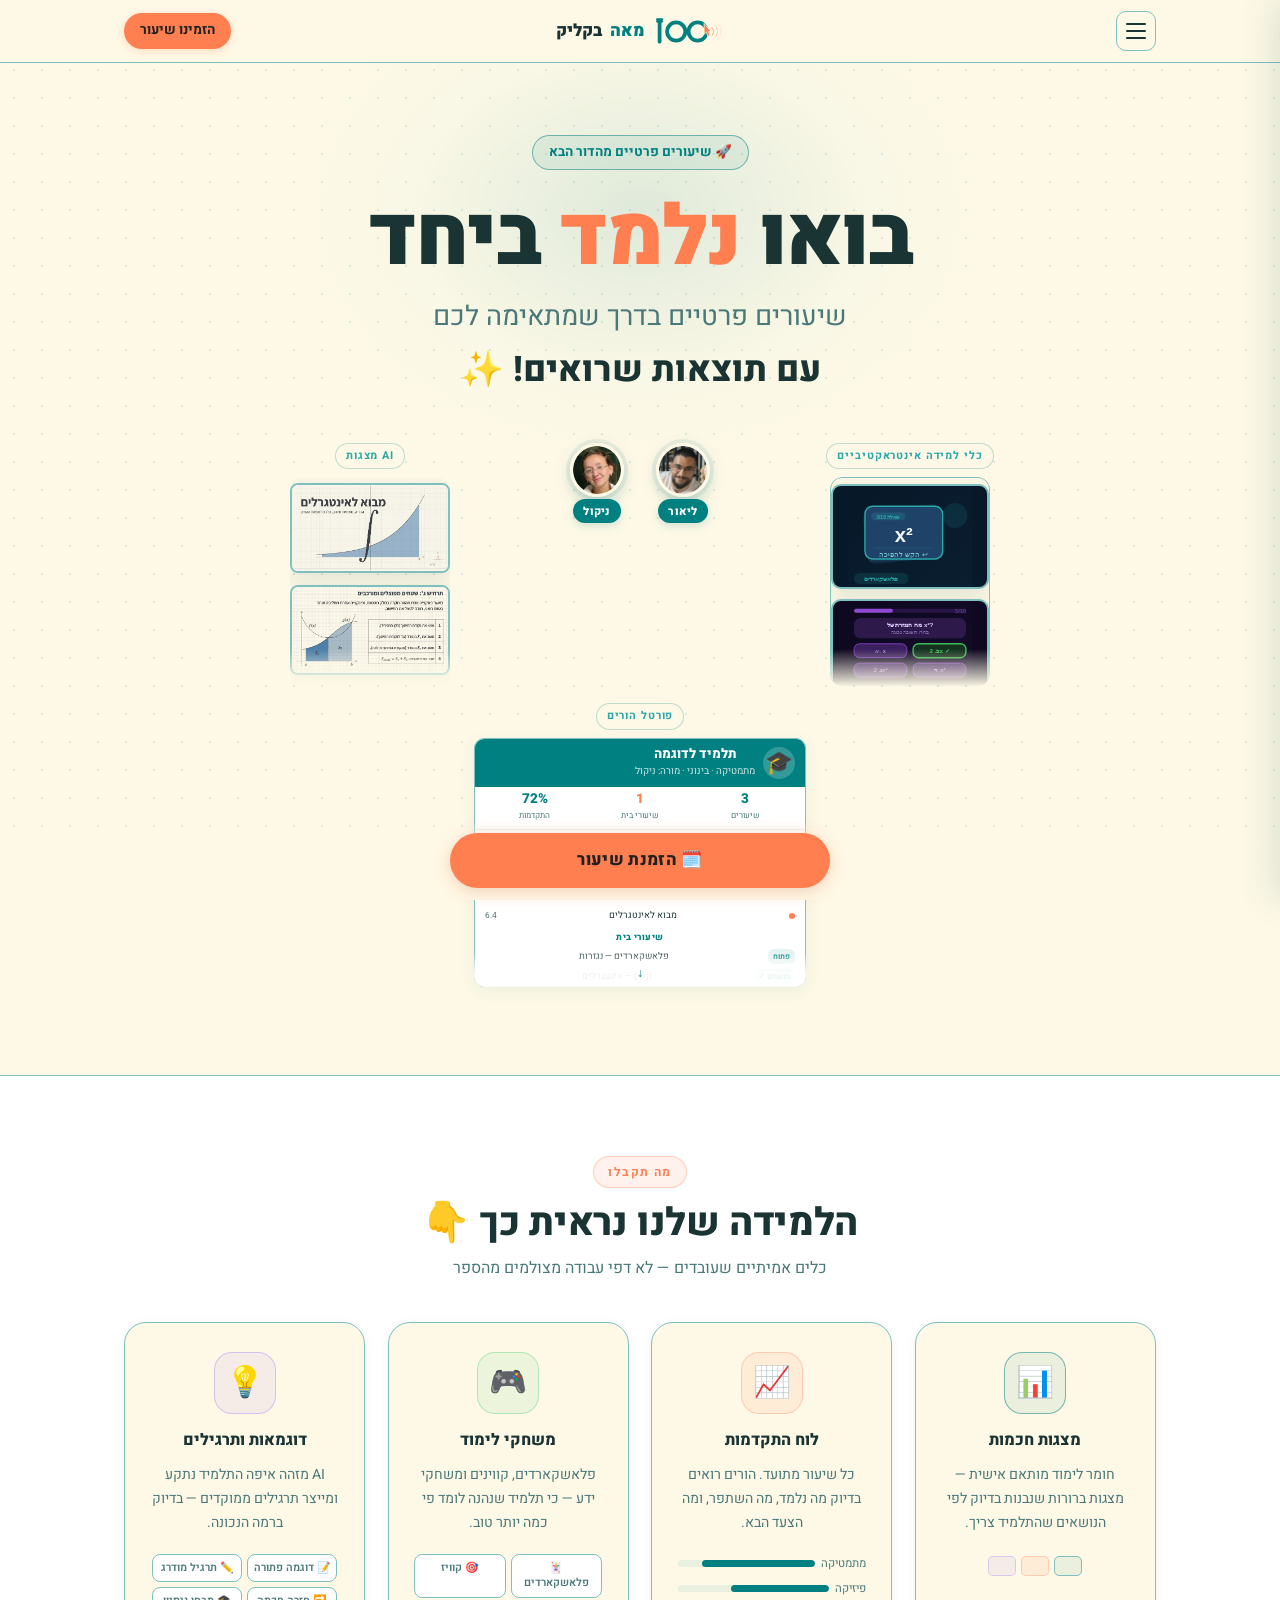
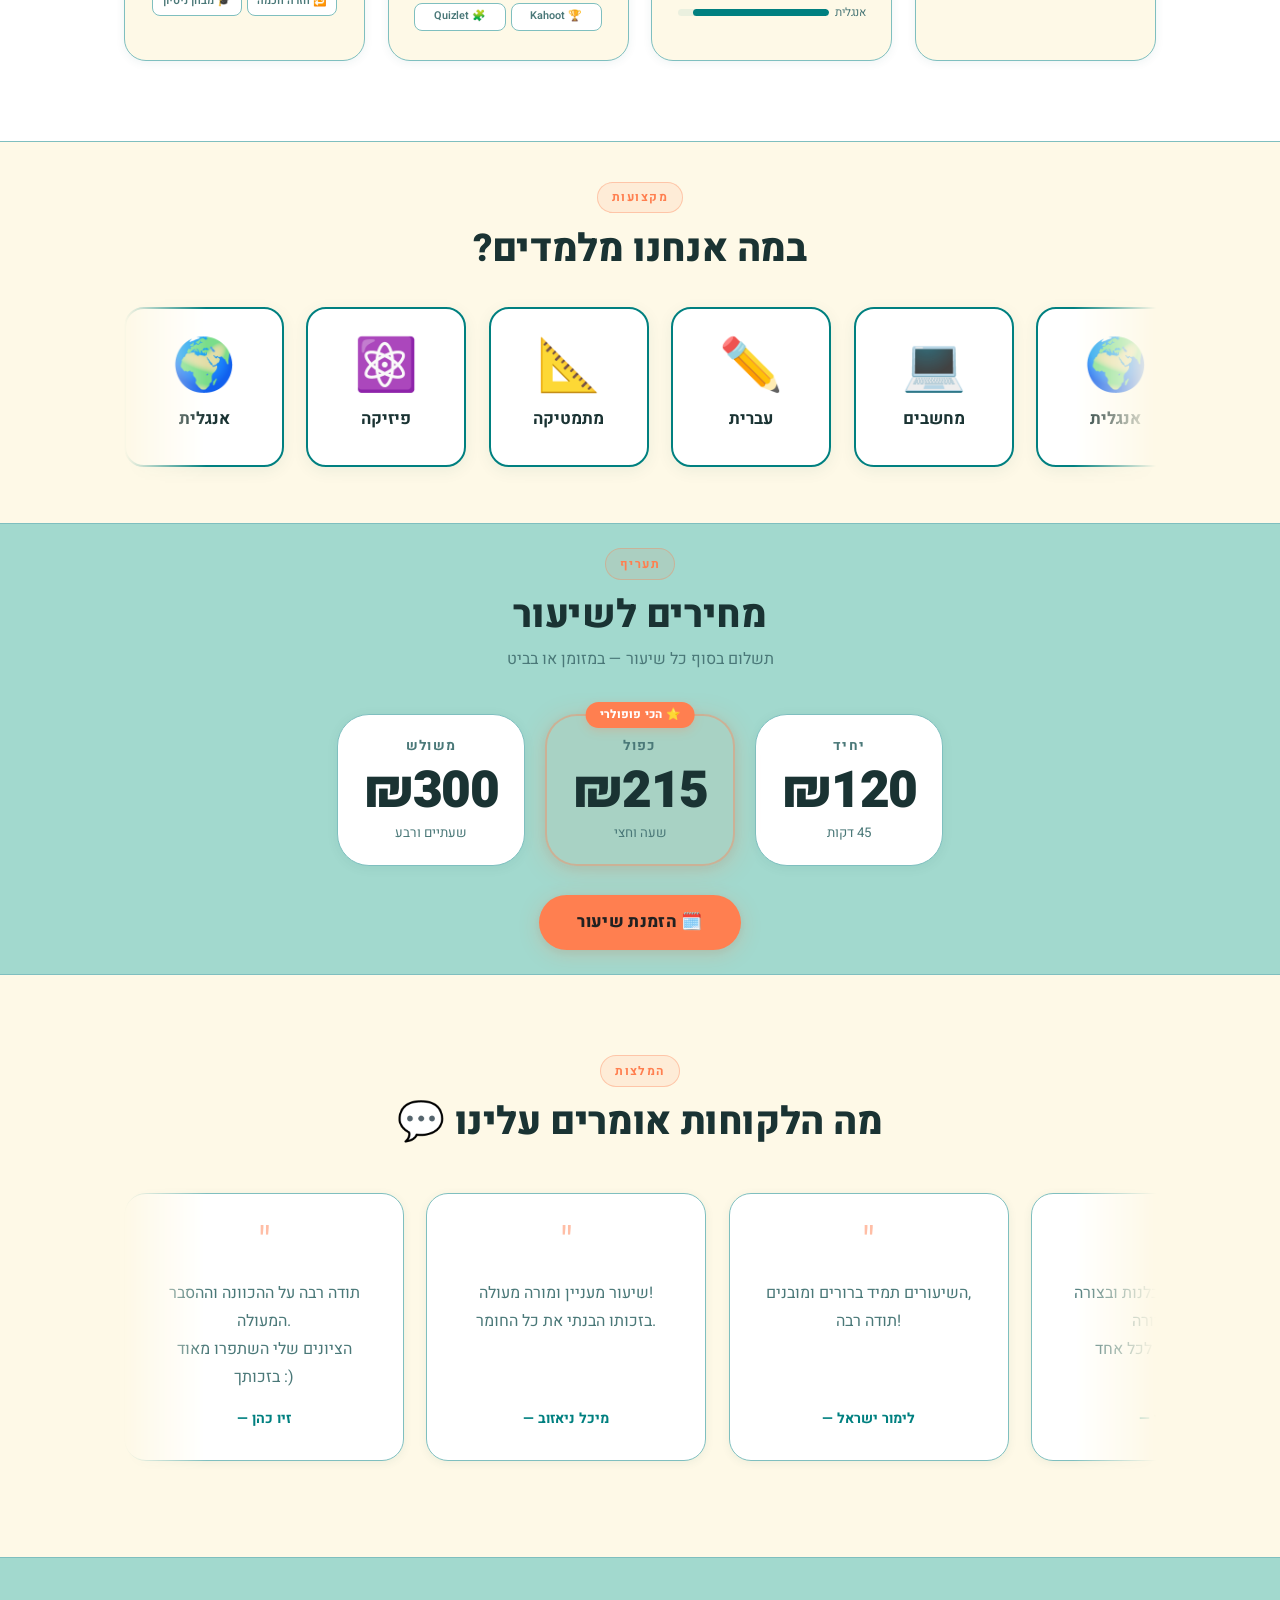
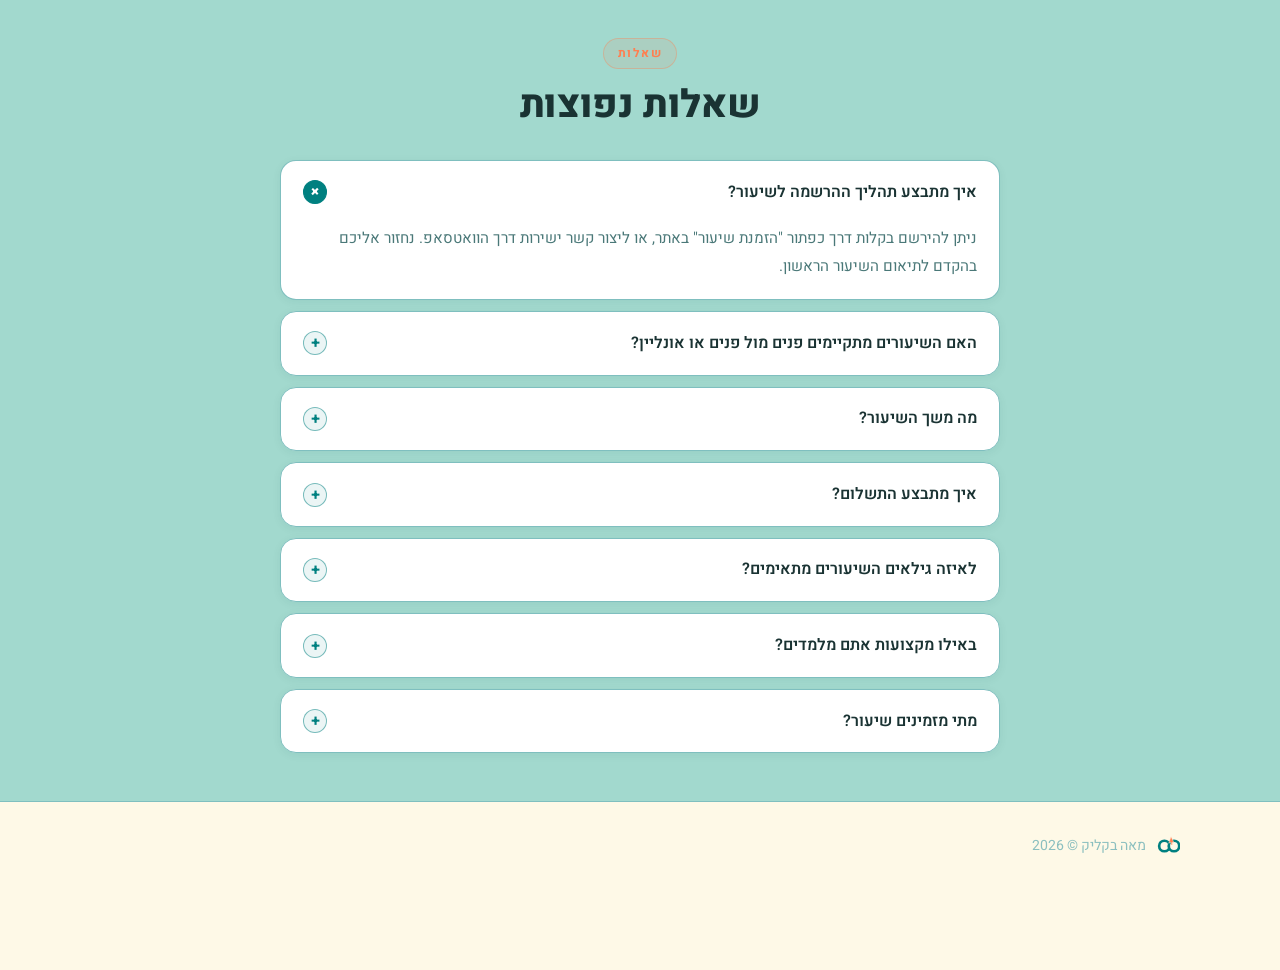
==== commit 35bdbde2: "Replace testimonials grid with right-scrolling carousel Co-Authored-By: Claude Sonnet 4.6 <noreply@a" ====
--- a/index.html
+++ b/index.html
@@ -654,21 +654,60 @@
     <div class="container section-center">
       <div class="section-label">המלצות</div>
       <h2 class="section-title">מה הלקוחות אומרים עלינו 💬</h2>
-      <div class="testimonials-grid">
-        <div class="testimonial-card reveal reveal-delay-1">
-          <div class="testimonial-quote">"</div>
-          <p>תודה רבה על ההכוונה וההסבר המעולה.<br />הציונים שלי השתפרו מאוד בזכותך :)</p>
-          <div class="testimonial-name">— זיו כהן</div>
-        </div>
-        <div class="testimonial-card reveal reveal-delay-2">
-          <div class="testimonial-quote">"</div>
-          <p>שיעור מעניין ומורה מעולה!<br />בזכותו הבנתי את כל החומר.</p>
-          <div class="testimonial-name">— מיכל ניאזוב</div>
-        </div>
-        <div class="testimonial-card reveal reveal-delay-3">
-          <div class="testimonial-quote">"</div>
-          <p>השיעורים תמיד ברורים ומובנים,<br />תודה רבה!</p>
-          <div class="testimonial-name">— לימור ישראל</div>
+      <div class="testimonials-carousel-outer">
+        <div class="testimonials-carousel-track">
+          <!-- original cards -->
+          <div class="testimonial-card">
+            <div class="testimonial-quote">"</div>
+            <p>תודה רבה על ההכוונה וההסבר המעולה.<br />הציונים שלי השתפרו מאוד בזכותך :)</p>
+            <div class="testimonial-name">— זיו כהן</div>
+          </div>
+          <div class="testimonial-card">
+            <div class="testimonial-quote">"</div>
+            <p>שיעור מעניין ומורה מעולה!<br />בזכותו הבנתי את כל החומר.</p>
+            <div class="testimonial-name">— מיכל ניאזוב</div>
+          </div>
+          <div class="testimonial-card">
+            <div class="testimonial-quote">"</div>
+            <p>השיעורים תמיד ברורים ומובנים,<br />תודה רבה!</p>
+            <div class="testimonial-name">— לימור ישראל</div>
+          </div>
+          <div class="testimonial-card">
+            <div class="testimonial-quote">"</div>
+            <p>ניקול מסבירה בסבלנות ובצורה מאוד ברורה.<br />ממליצה בחום לכל אחד!</p>
+            <div class="testimonial-name">— נועה לוי</div>
+          </div>
+          <div class="testimonial-card">
+            <div class="testimonial-quote">"</div>
+            <p>ליאור מוכשר להפליא,<br />הסביר לי בדיוק מה שהייתי צריך.</p>
+            <div class="testimonial-name">— עידו ברק</div>
+          </div>
+          <!-- duplicates for seamless loop -->
+          <div class="testimonial-card">
+            <div class="testimonial-quote">"</div>
+            <p>תודה רבה על ההכוונה וההסבר המעולה.<br />הציונים שלי השתפרו מאוד בזכותך :)</p>
+            <div class="testimonial-name">— זיו כהן</div>
+          </div>
+          <div class="testimonial-card">
+            <div class="testimonial-quote">"</div>
+            <p>שיעור מעניין ומורה מעולה!<br />בזכותו הבנתי את כל החומר.</p>
+            <div class="testimonial-name">— מיכל ניאזוב</div>
+          </div>
+          <div class="testimonial-card">
+            <div class="testimonial-quote">"</div>
+            <p>השיעורים תמיד ברורים ומובנים,<br />תודה רבה!</p>
+            <div class="testimonial-name">— לימור ישראל</div>
+          </div>
+          <div class="testimonial-card">
+            <div class="testimonial-quote">"</div>
+            <p>ניקול מסבירה בסבלנות ובצורה מאוד ברורה.<br />ממליצה בחום לכל אחד!</p>
+            <div class="testimonial-name">— נועה לוי</div>
+          </div>
+          <div class="testimonial-card">
+            <div class="testimonial-quote">"</div>
+            <p>ליאור מוכשר להפליא,<br />הסביר לי בדיוק מה שהייתי צריך.</p>
+            <div class="testimonial-name">— עידו ברק</div>
+          </div>
         </div>
       </div>
     </div>
--- a/styles.css
+++ b/styles.css
@@ -863,11 +863,33 @@
   border-top: 1px solid var(--border-card);
 }
 
-.testimonials-grid {
-  display: grid;
-  grid-template-columns: repeat(auto-fit, minmax(260px, 1fr));
-  gap: 1.2rem;
+.testimonials-carousel-outer {
+  width: 100%;
+  max-width: 100%;
+  overflow: hidden;
   margin-top: 2rem;
+  direction: ltr;
+  -webkit-mask-image: linear-gradient(to right, transparent 0%, black 8%, black 92%, transparent 100%);
+  mask-image: linear-gradient(to right, transparent 0%, black 8%, black 92%, transparent 100%);
+  contain: paint;
+}
+
+.testimonials-carousel-track {
+  display: flex;
+  flex-direction: row;
+  gap: 1.4rem;
+  padding: 1rem 0;
+  width: max-content;
+  animation: scroll-right 30s linear infinite;
+}
+
+.testimonials-carousel-track:hover {
+  animation-play-state: paused;
+}
+
+@keyframes scroll-right {
+  0%   { transform: translateX(-50%); }
+  100% { transform: translateX(0); }
 }
 
 .testimonial-card {
@@ -880,6 +902,8 @@
   gap: 1rem;
   box-shadow: 0 2px 10px var(--shadow);
   transition: all 0.25s ease;
+  width: 280px;
+  flex-shrink: 0;
 }
 .testimonial-card:hover {
   border-color: var(--border);
@@ -1725,7 +1749,7 @@
   .about-inner  { padding: 2rem 1.2rem; }
   .pricing-grid { flex-direction: column; align-items: center; max-width: 320px; margin-left: auto; margin-right: auto; }
   .pricing-card { width: 100%; }
-  .testimonials-grid { grid-template-columns: 1fr; }
+
   .showcase-grid { grid-template-columns: 1fr 1fr; }
   .container { padding: 0 1rem; }
 }
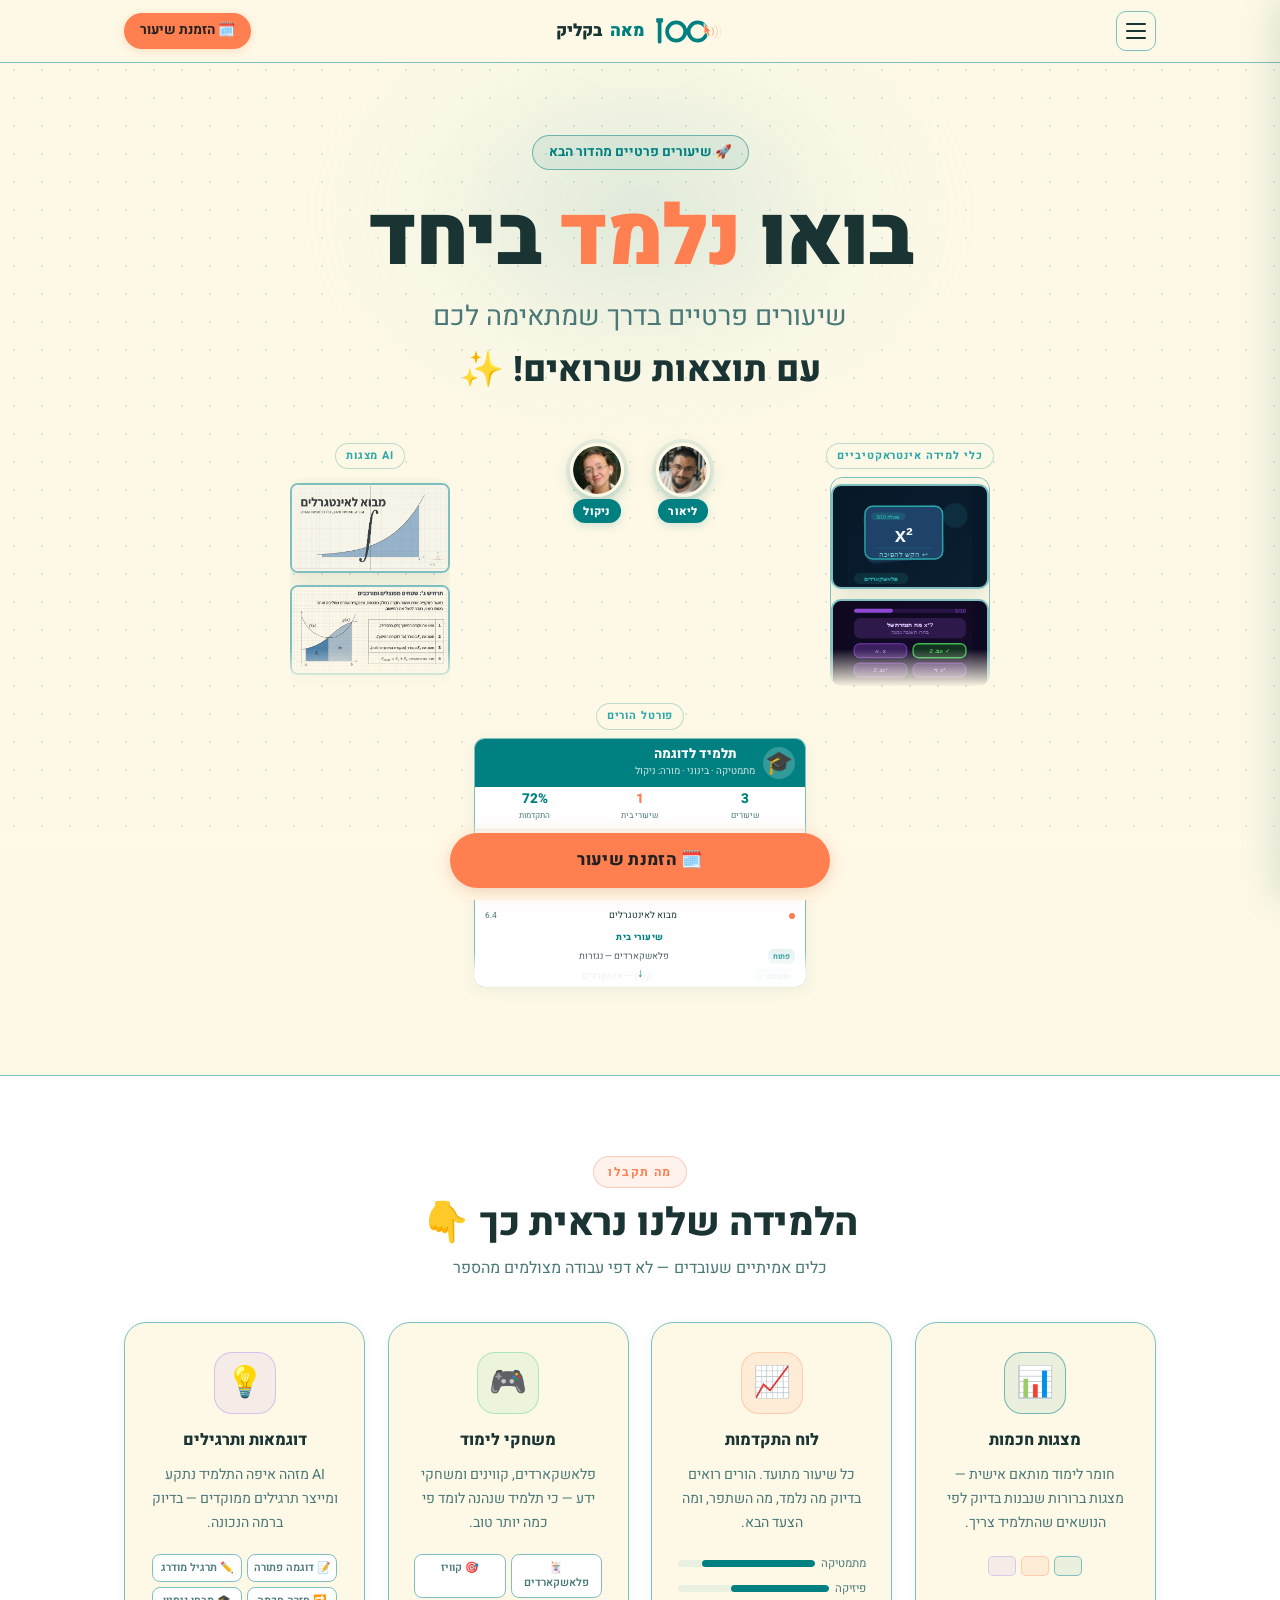
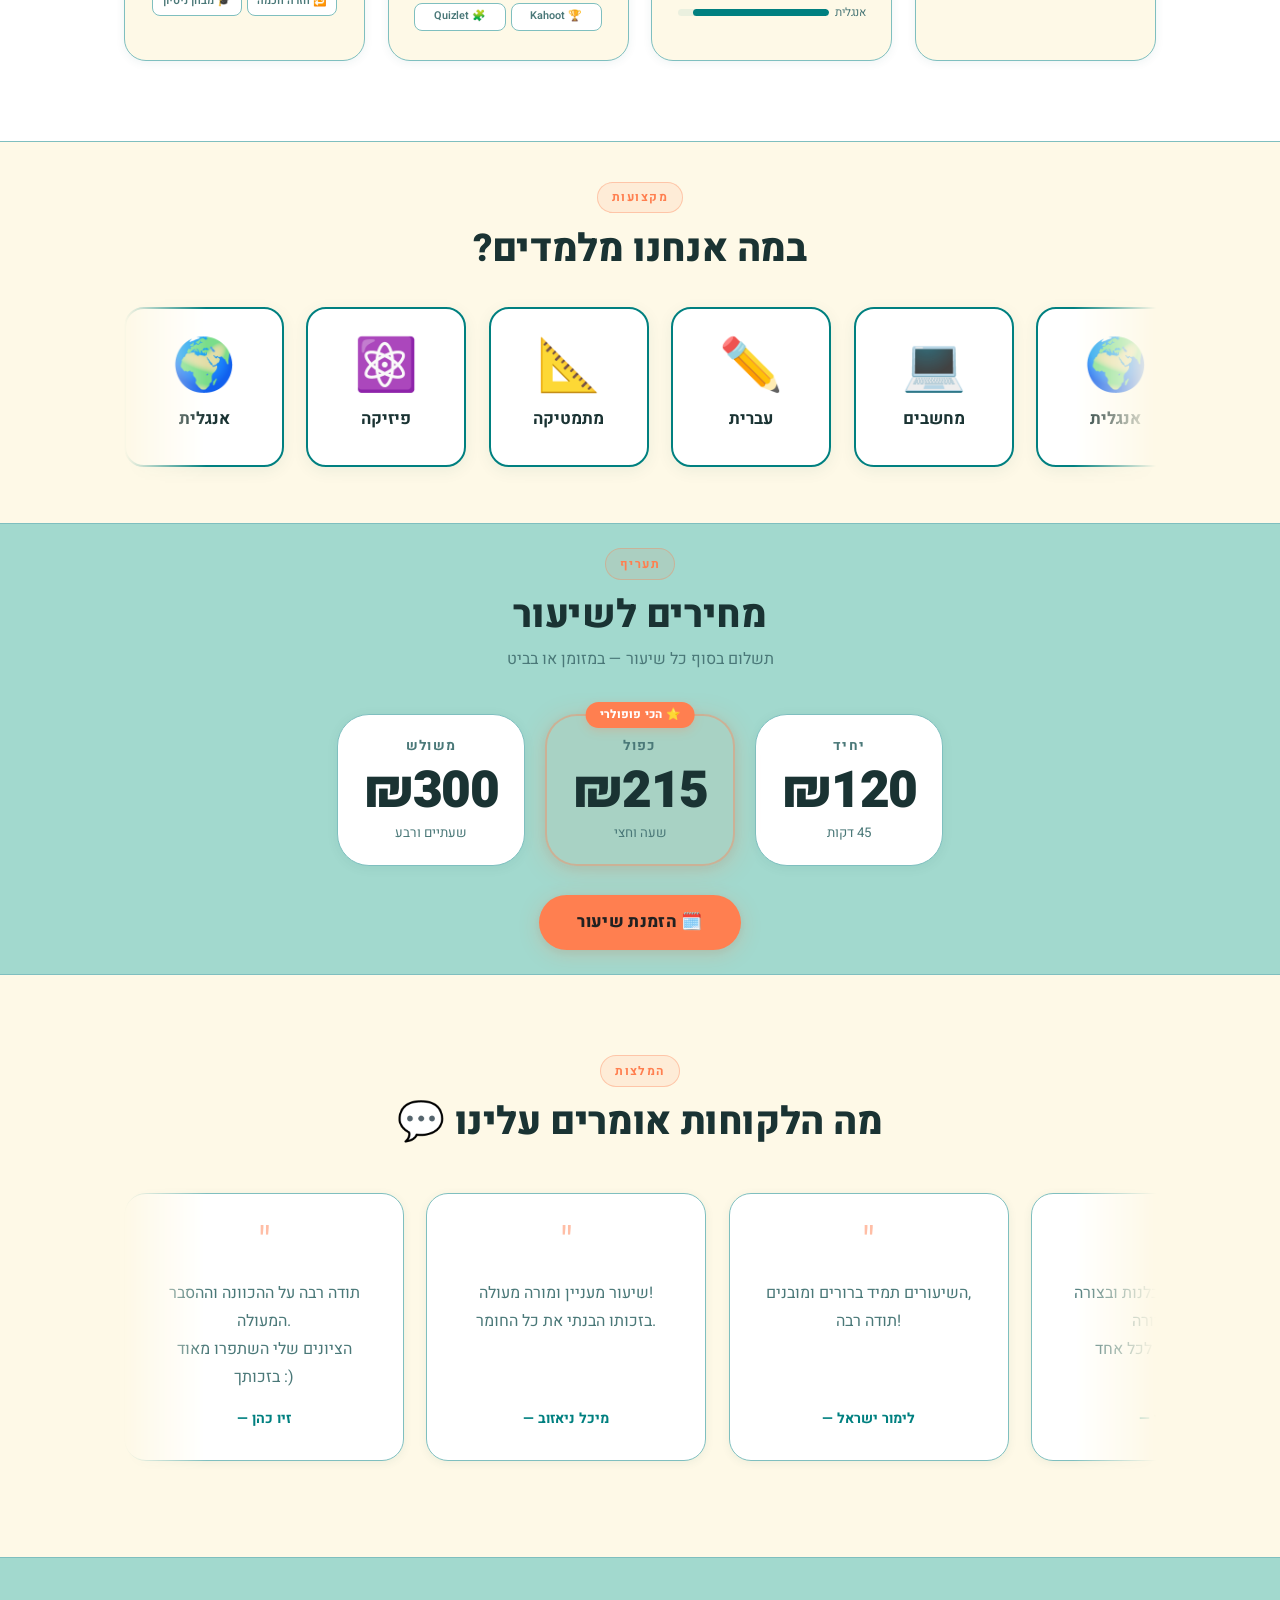
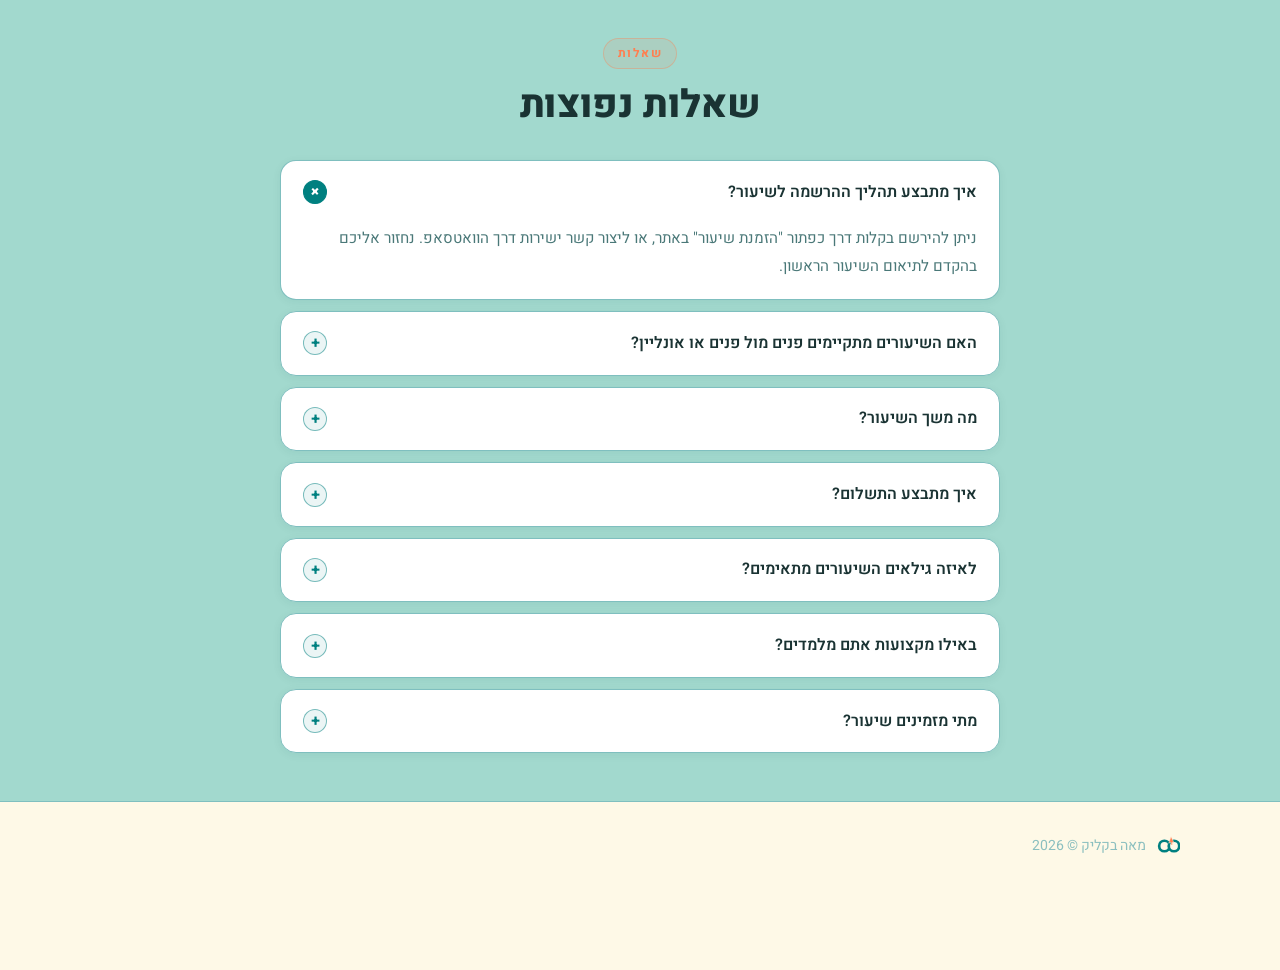
==== commit 6e0e5af1: "Change nav CTA to link to booking page instead of WhatsApp Co-Authored-By: Claude Sonnet 4.6 <norepl" ====
--- a/index.html
+++ b/index.html
@@ -73,7 +73,7 @@
 
       <!-- CTA — left side -->
       <div class="nav-right">
-        <a class="nav-cta" href="https://wa.me/972546969891?text=היי,%20אשמח%20להזמין%20שיעור">הזמינו שיעור</a>
+        <a class="nav-cta" href="./booking.html">🗓️ הזמנת שיעור</a>
       </div>
     </div>
   </section>
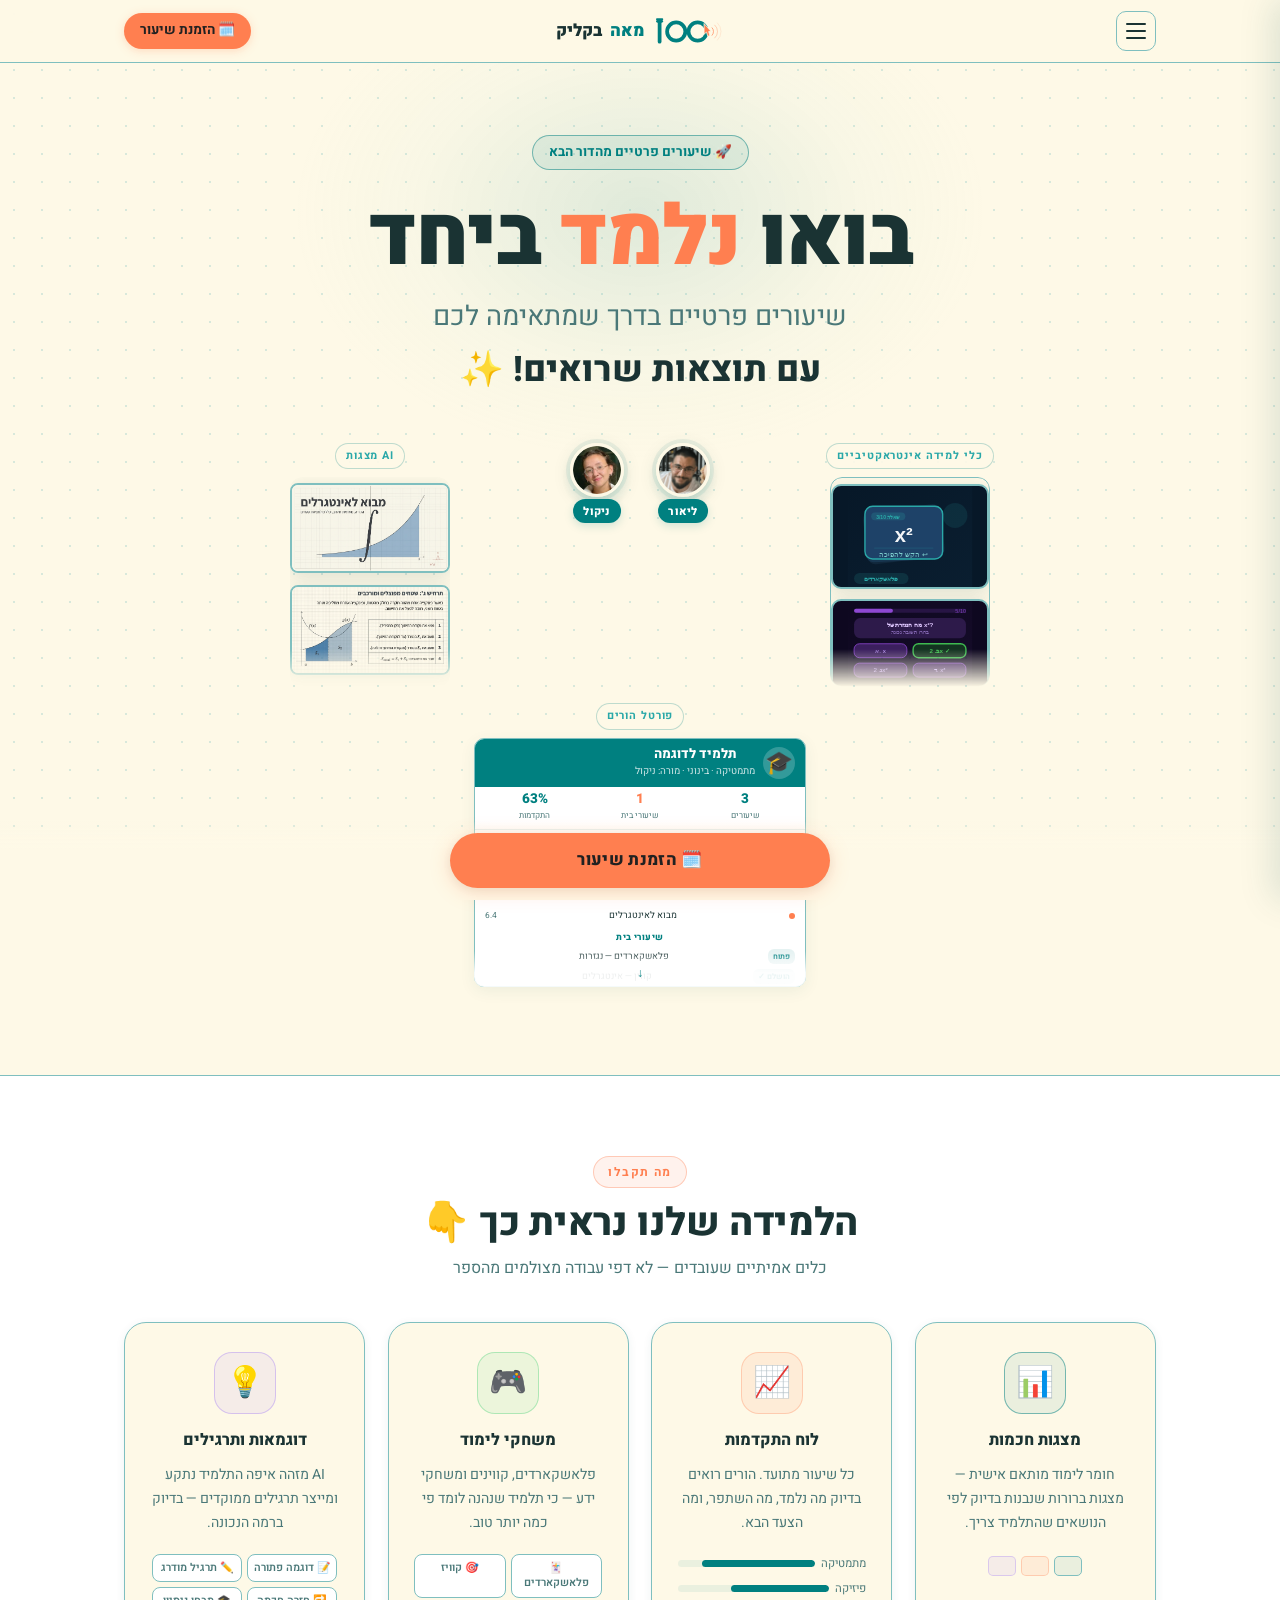
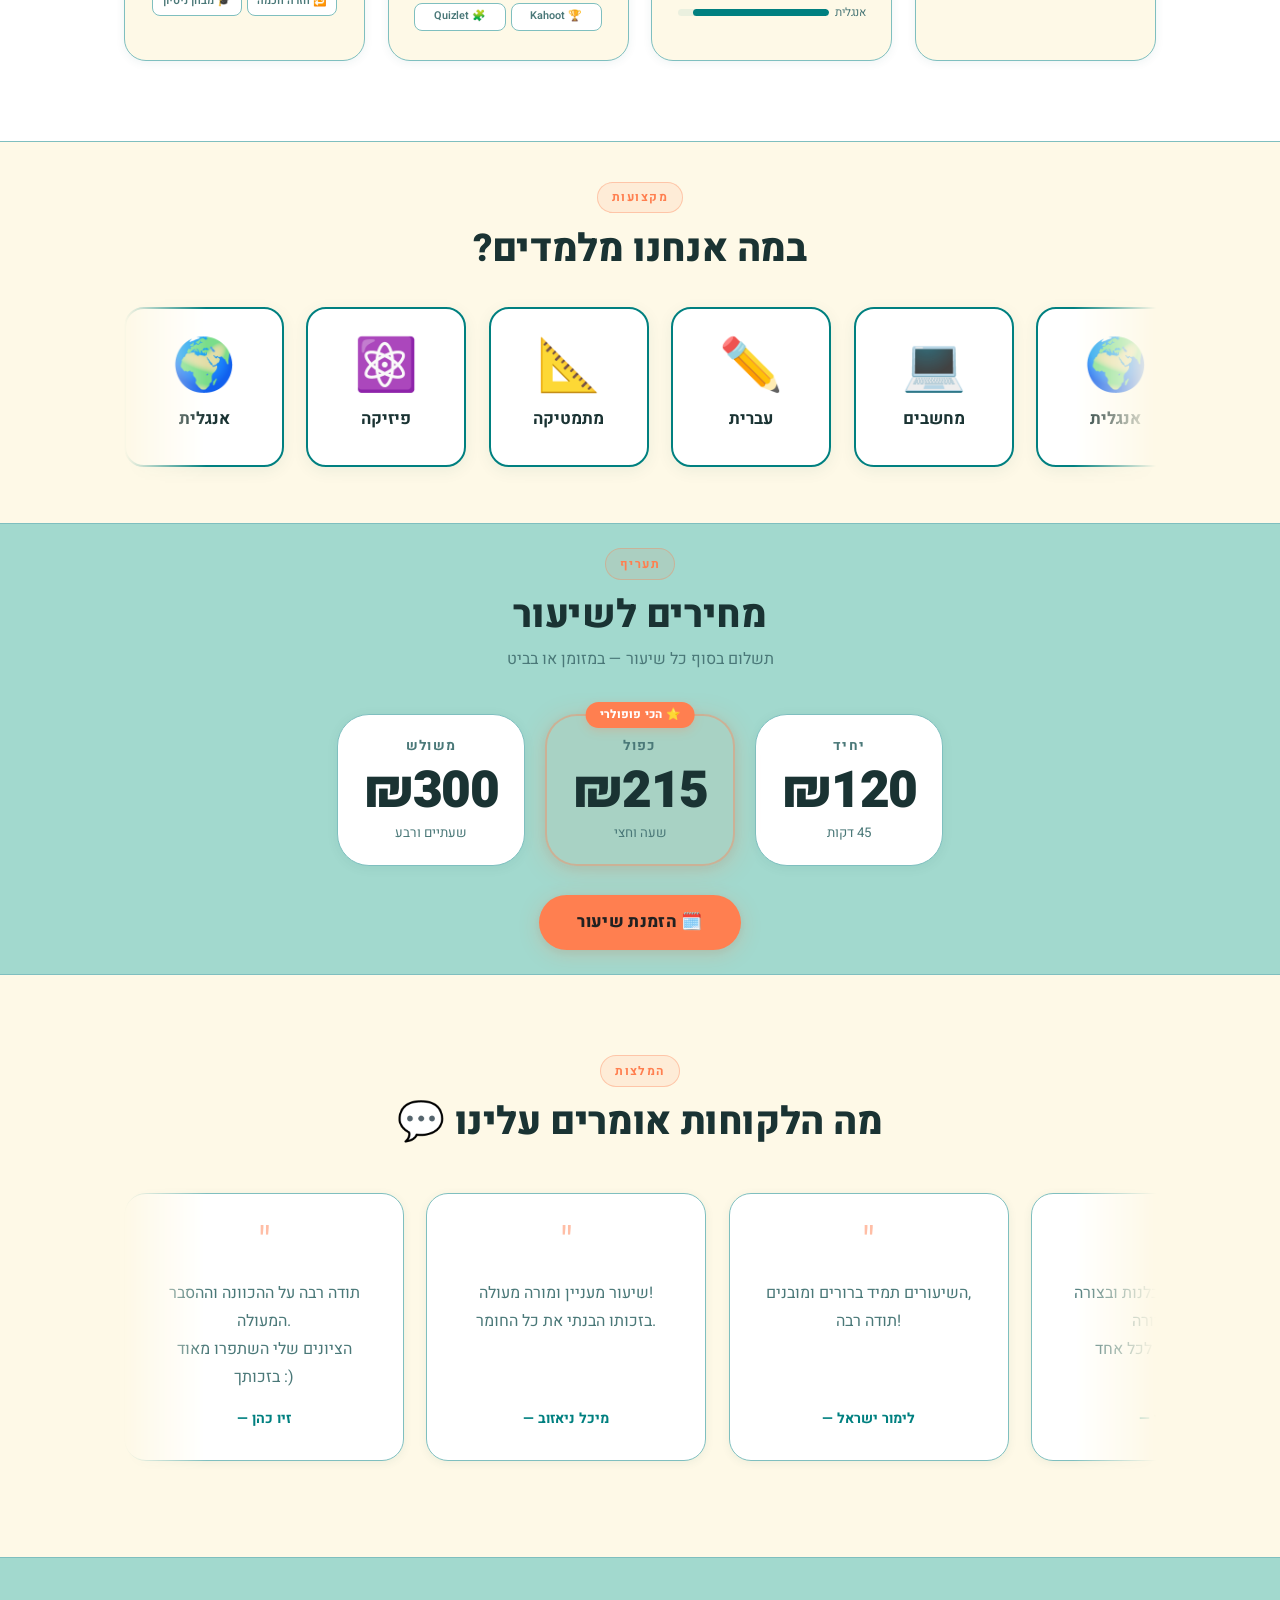
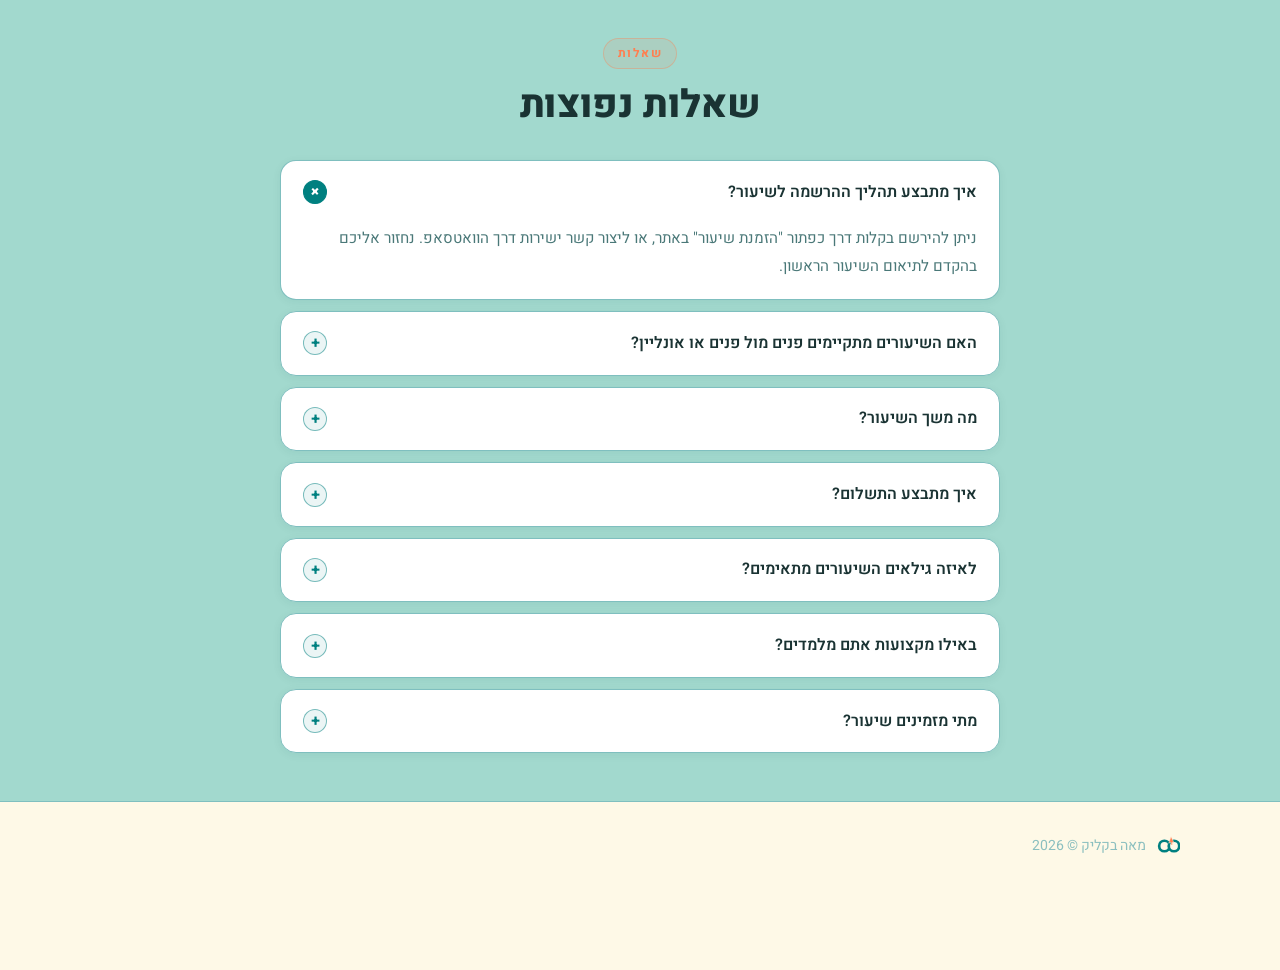
==== commit 65002da3: "Add interactive animations to dashboard preview: count-up stats, animated progress bar, pulsing dot," ====
--- a/index.html
+++ b/index.html
@@ -206,28 +206,28 @@
             <!-- Stats row -->
             <div class="dp-stats">
               <div class="dp-stat">
-                <div class="dp-stat-val">3</div>
+                <div class="dp-stat-val" id="dp-stat-lessons">0</div>
                 <div class="dp-stat-lbl">שיעורים</div>
               </div>
               <div class="dp-stat">
-                <div class="dp-stat-val" style="color:#FF7F50">1</div>
+                <div class="dp-stat-val" id="dp-stat-hw" style="color:#FF7F50">0</div>
                 <div class="dp-stat-lbl">שיעורי בית</div>
               </div>
               <div class="dp-stat">
-                <div class="dp-stat-val" style="color:#008080">72%</div>
+                <div class="dp-stat-val" id="dp-stat-progress" style="color:#008080">0%</div>
                 <div class="dp-stat-lbl">התקדמות</div>
               </div>
             </div>
             <!-- Progress bar -->
             <div class="dp-bar-wrap">
-              <div class="dp-bar-fill" style="width:72%"></div>
+              <div class="dp-bar-fill" id="dp-bar-fill"></div>
             </div>
             <!-- Next lesson -->
             <div class="dp-next">📅 שיעור הבא: כ׳ ניסן, 17:00</div>
             <!-- Recent lessons -->
             <div class="dp-section-title">שיעורים אחרונים</div>
             <div class="dp-lesson-row">
-              <span class="dp-lesson-dot teal"></span>
+              <span class="dp-lesson-dot teal dp-pulse"></span>
               <span class="dp-lesson-text">נגזרות — כלל השרשרת</span>
               <span class="dp-lesson-date">13.4</span>
             </div>
@@ -906,6 +906,59 @@
 
     document.querySelectorAll('.reveal').forEach(el => revealObs.observe(el));
 
+    /* ── Dashboard animations ───────────────── */
+    function countUp(el, target, suffix, duration) {
+      let start = 0;
+      const step = target / (duration / 16);
+      const tick = () => {
+        start = Math.min(start + step, target);
+        el.textContent = Math.round(start) + suffix;
+        if (start < target) requestAnimationFrame(tick);
+      };
+      requestAnimationFrame(tick);
+    }
+
+    function startDashboardAnim() {
+      const bar = document.getElementById('dp-bar-fill');
+      const statLessons  = document.getElementById('dp-stat-lessons');
+      const statHw       = document.getElementById('dp-stat-hw');
+      const statProgress = document.getElementById('dp-stat-progress');
+      if (!bar) return;
+
+      // Trigger bar fill
+      bar.style.width = '72%';
+
+      // Count-up numbers
+      countUp(statLessons,  3,   '',  900);
+      countUp(statHw,       1,   '',  500);
+      countUp(statProgress, 72,  '%', 1400);
+
+      // Auto-scroll the preview down then back up, on loop
+      const preview = bar.closest('.dash-preview');
+      if (!preview) return;
+      let goingDown = true;
+      setInterval(() => {
+        if (goingDown) {
+          preview.scrollTo({ top: preview.scrollHeight, behavior: 'smooth' });
+        } else {
+          preview.scrollTo({ top: 0, behavior: 'smooth' });
+        }
+        goingDown = !goingDown;
+      }, 2800);
+    }
+
+    // Trigger once the dashboard enters view
+    const dashObs = new IntersectionObserver((entries) => {
+      entries.forEach(e => {
+        if (e.isIntersecting) {
+          setTimeout(startDashboardAnim, 300);
+          dashObs.disconnect();
+        }
+      });
+    }, { threshold: 0.3 });
+    const dashEl = document.querySelector('.hero-dashboard-mini');
+    if (dashEl) dashObs.observe(dashEl);
+
     /* ── FAQ accordion ───────────────────────── */
     document.querySelectorAll('.faq-question').forEach(q => {
       q.addEventListener('click', () => {
--- a/styles.css
+++ b/styles.css
@@ -1426,8 +1426,27 @@
 
 .dp-bar-fill {
   height: 100%;
+  background: linear-gradient(to left, var(--accent2), var(--accent));
+  border-radius: 10px;
+  width: 0%;
+  transition: width 1.4s cubic-bezier(0.4, 0, 0.2, 1);
+}
+
+.dp-pulse {
+  position: relative;
+}
+.dp-pulse::after {
+  content: '';
+  position: absolute;
+  inset: -3px;
+  border-radius: 50%;
   background: var(--accent);
-  border-radius: 10px;
+  opacity: 0;
+  animation: dp-ripple 2s ease-out infinite;
+}
+@keyframes dp-ripple {
+  0%   { transform: scale(1);   opacity: 0.6; }
+  100% { transform: scale(2.8); opacity: 0; }
 }
 
 .dp-next {
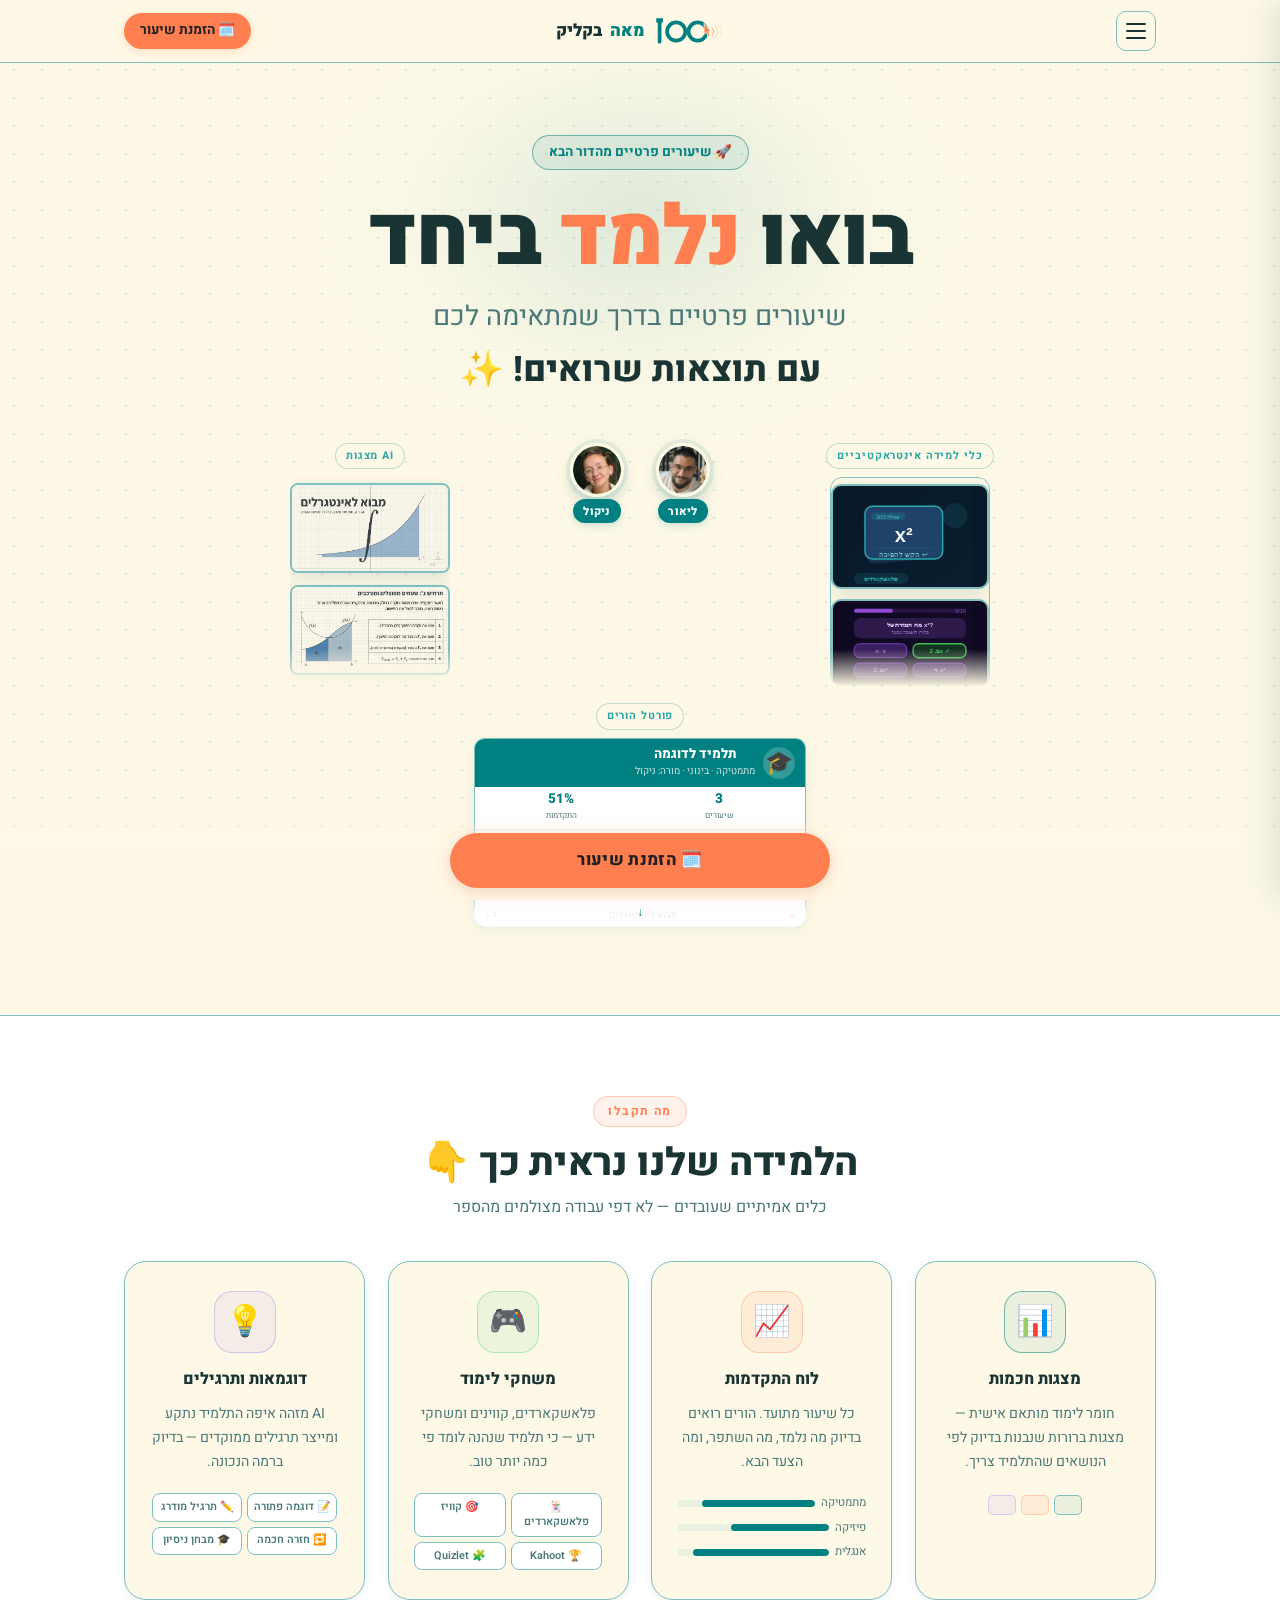
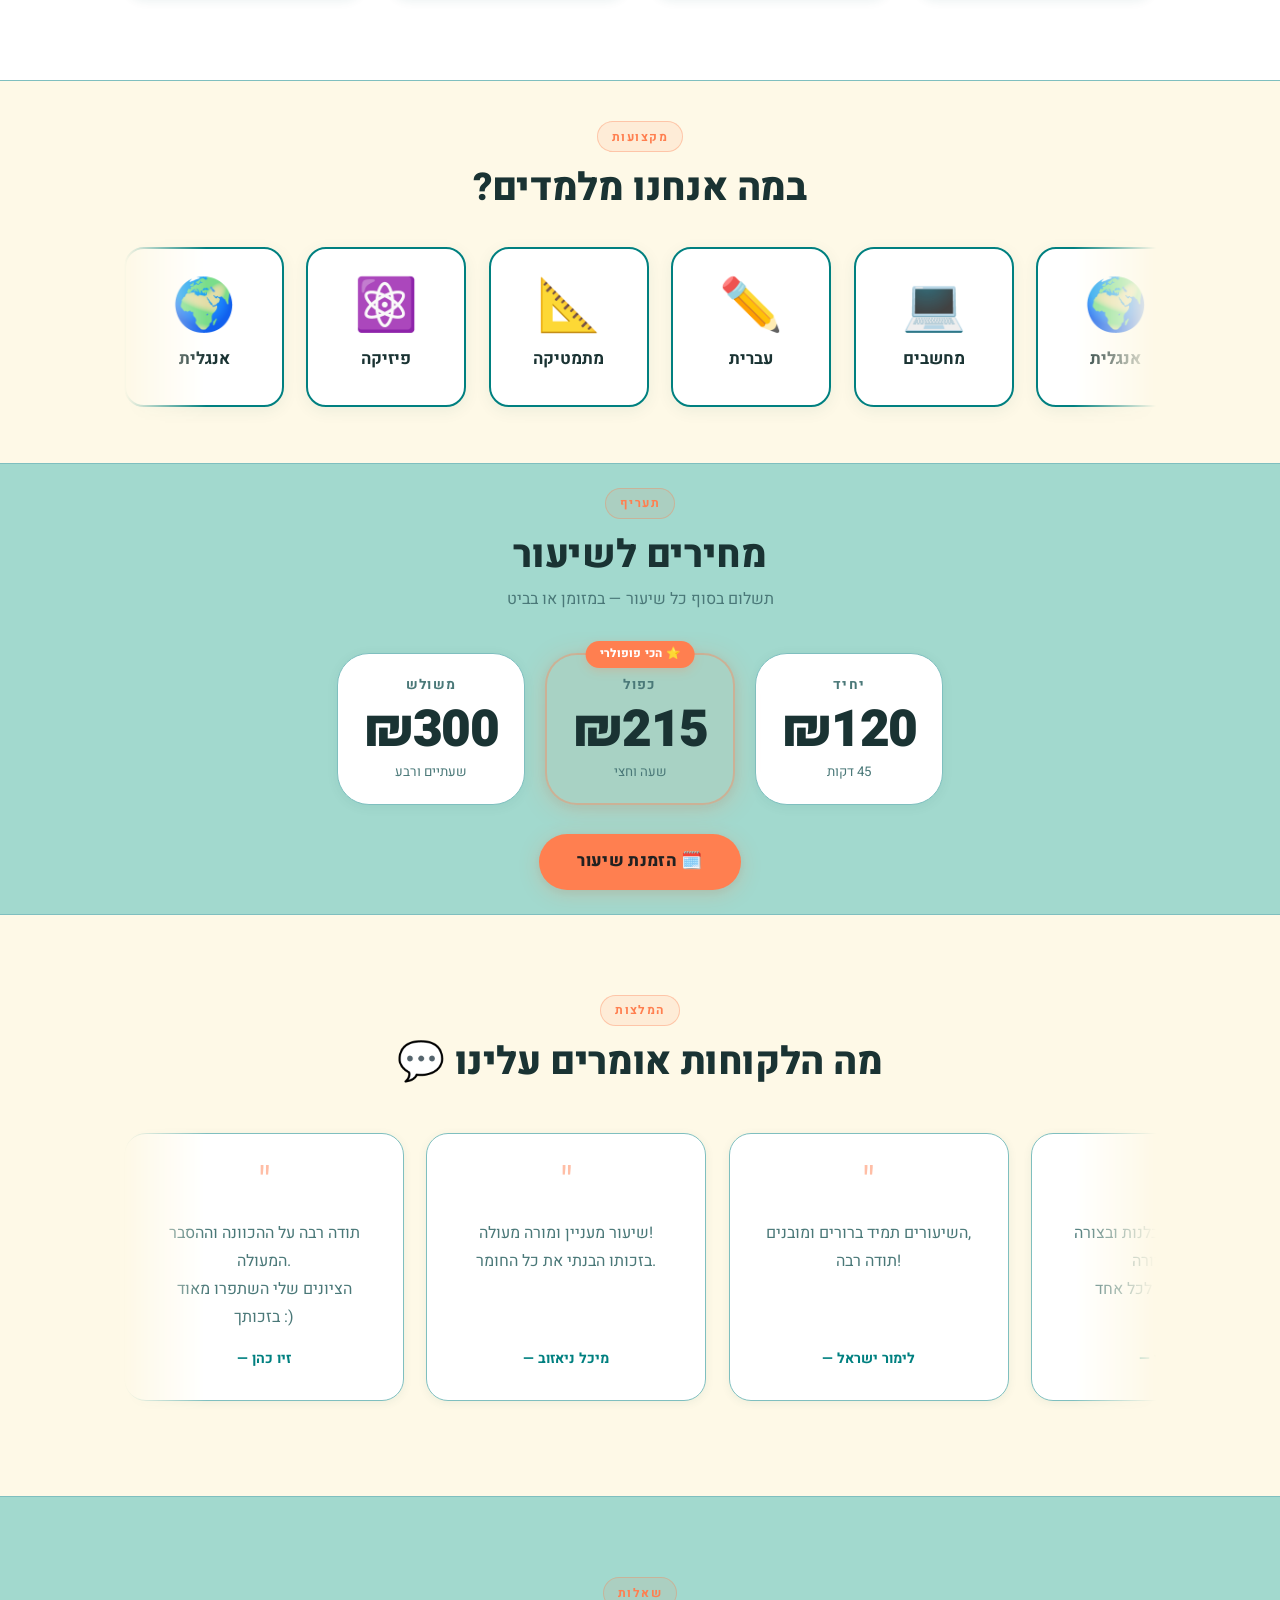
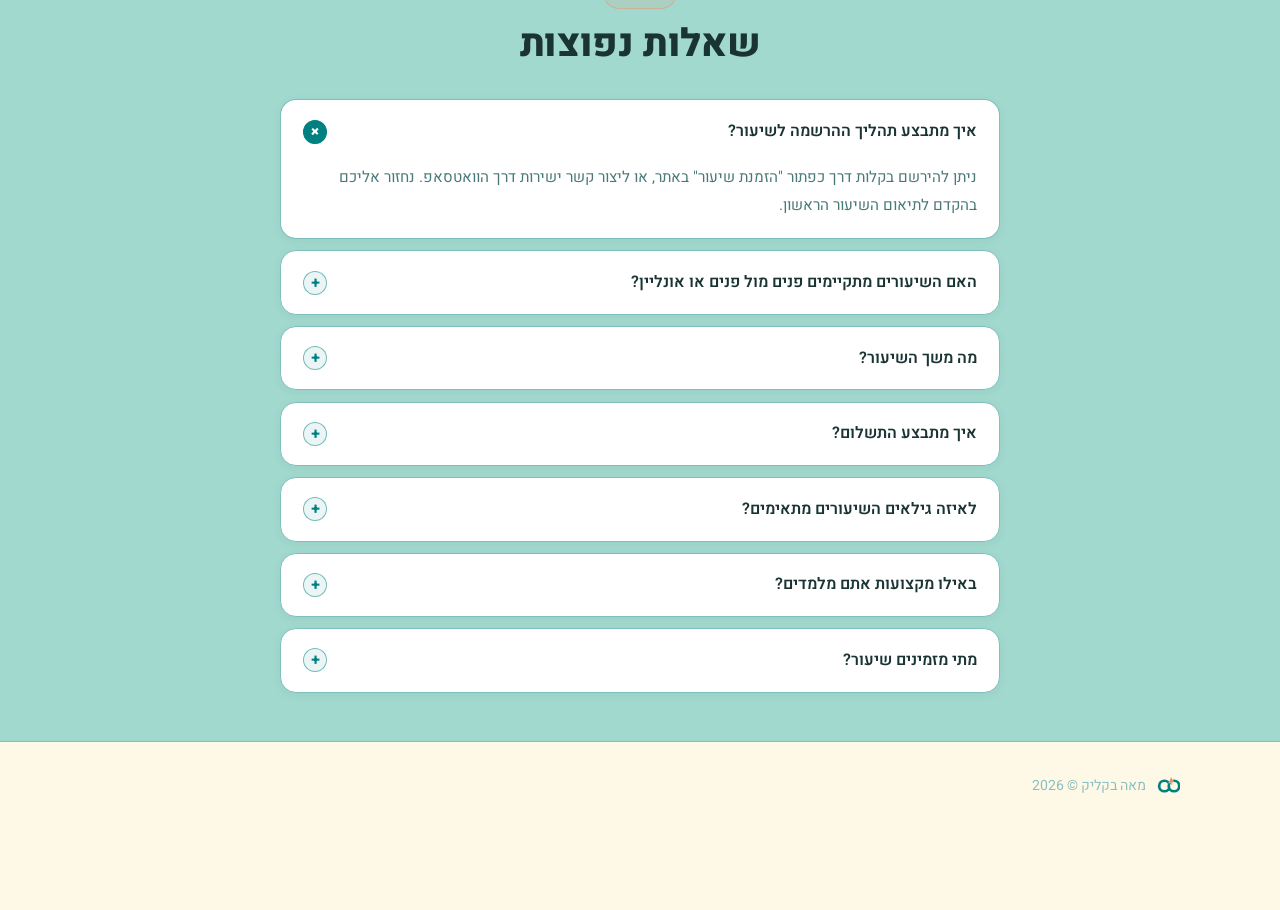
==== commit f895d6a7: "Remove homework section from dashboard preview Co-Authored-By: Claude Sonnet 4.6 <noreply@anthropic." ====
--- a/index.html
+++ b/index.html
@@ -209,11 +209,7 @@
                 <div class="dp-stat-val" id="dp-stat-lessons">0</div>
                 <div class="dp-stat-lbl">שיעורים</div>
               </div>
-              <div class="dp-stat">
-                <div class="dp-stat-val" id="dp-stat-hw" style="color:#FF7F50">0</div>
-                <div class="dp-stat-lbl">שיעורי בית</div>
-              </div>
-              <div class="dp-stat">
+<div class="dp-stat">
                 <div class="dp-stat-val" id="dp-stat-progress" style="color:#008080">0%</div>
                 <div class="dp-stat-lbl">התקדמות</div>
               </div>
@@ -235,16 +231,6 @@
               <span class="dp-lesson-dot coral"></span>
               <span class="dp-lesson-text">מבוא לאינטגרלים</span>
               <span class="dp-lesson-date">6.4</span>
-            </div>
-            <!-- Homework -->
-            <div class="dp-section-title">שיעורי בית</div>
-            <div class="dp-lesson-row">
-              <span class="dp-hw-badge open">פתוח</span>
-              <span class="dp-lesson-text">פלאשקארדים — נגזרות</span>
-            </div>
-            <div class="dp-lesson-row">
-              <span class="dp-hw-badge done">הושלם ✓</span>
-              <span class="dp-lesson-text">קווין — אינטגרלים</span>
             </div>
           </div>
           <!-- Scroll hint -->
@@ -921,7 +907,6 @@
     function startDashboardAnim() {
       const bar = document.getElementById('dp-bar-fill');
       const statLessons  = document.getElementById('dp-stat-lessons');
-      const statHw       = document.getElementById('dp-stat-hw');
       const statProgress = document.getElementById('dp-stat-progress');
       if (!bar) return;
 
@@ -930,7 +915,6 @@
 
       // Count-up numbers
       countUp(statLessons,  3,   '',  900);
-      countUp(statHw,       1,   '',  500);
       countUp(statProgress, 72,  '%', 1400);
 
       // Auto-scroll the preview down then back up, on loop
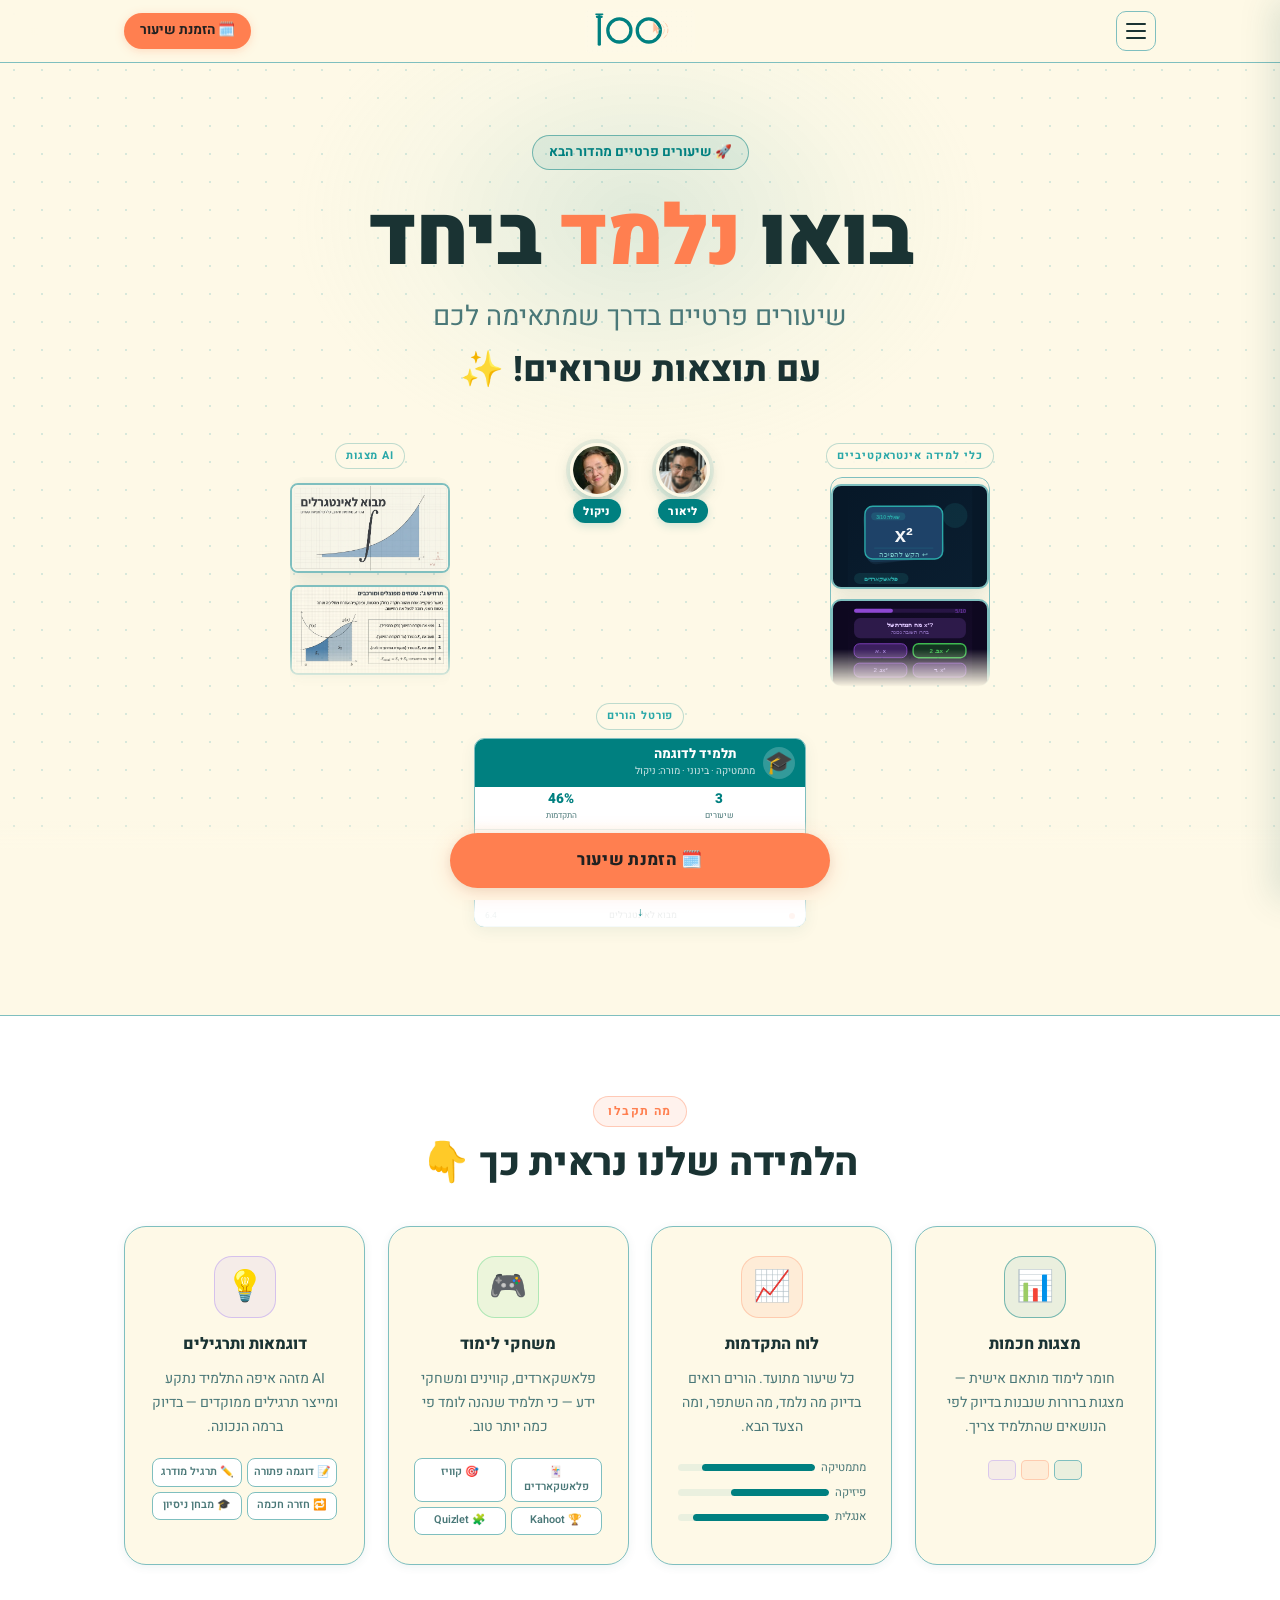
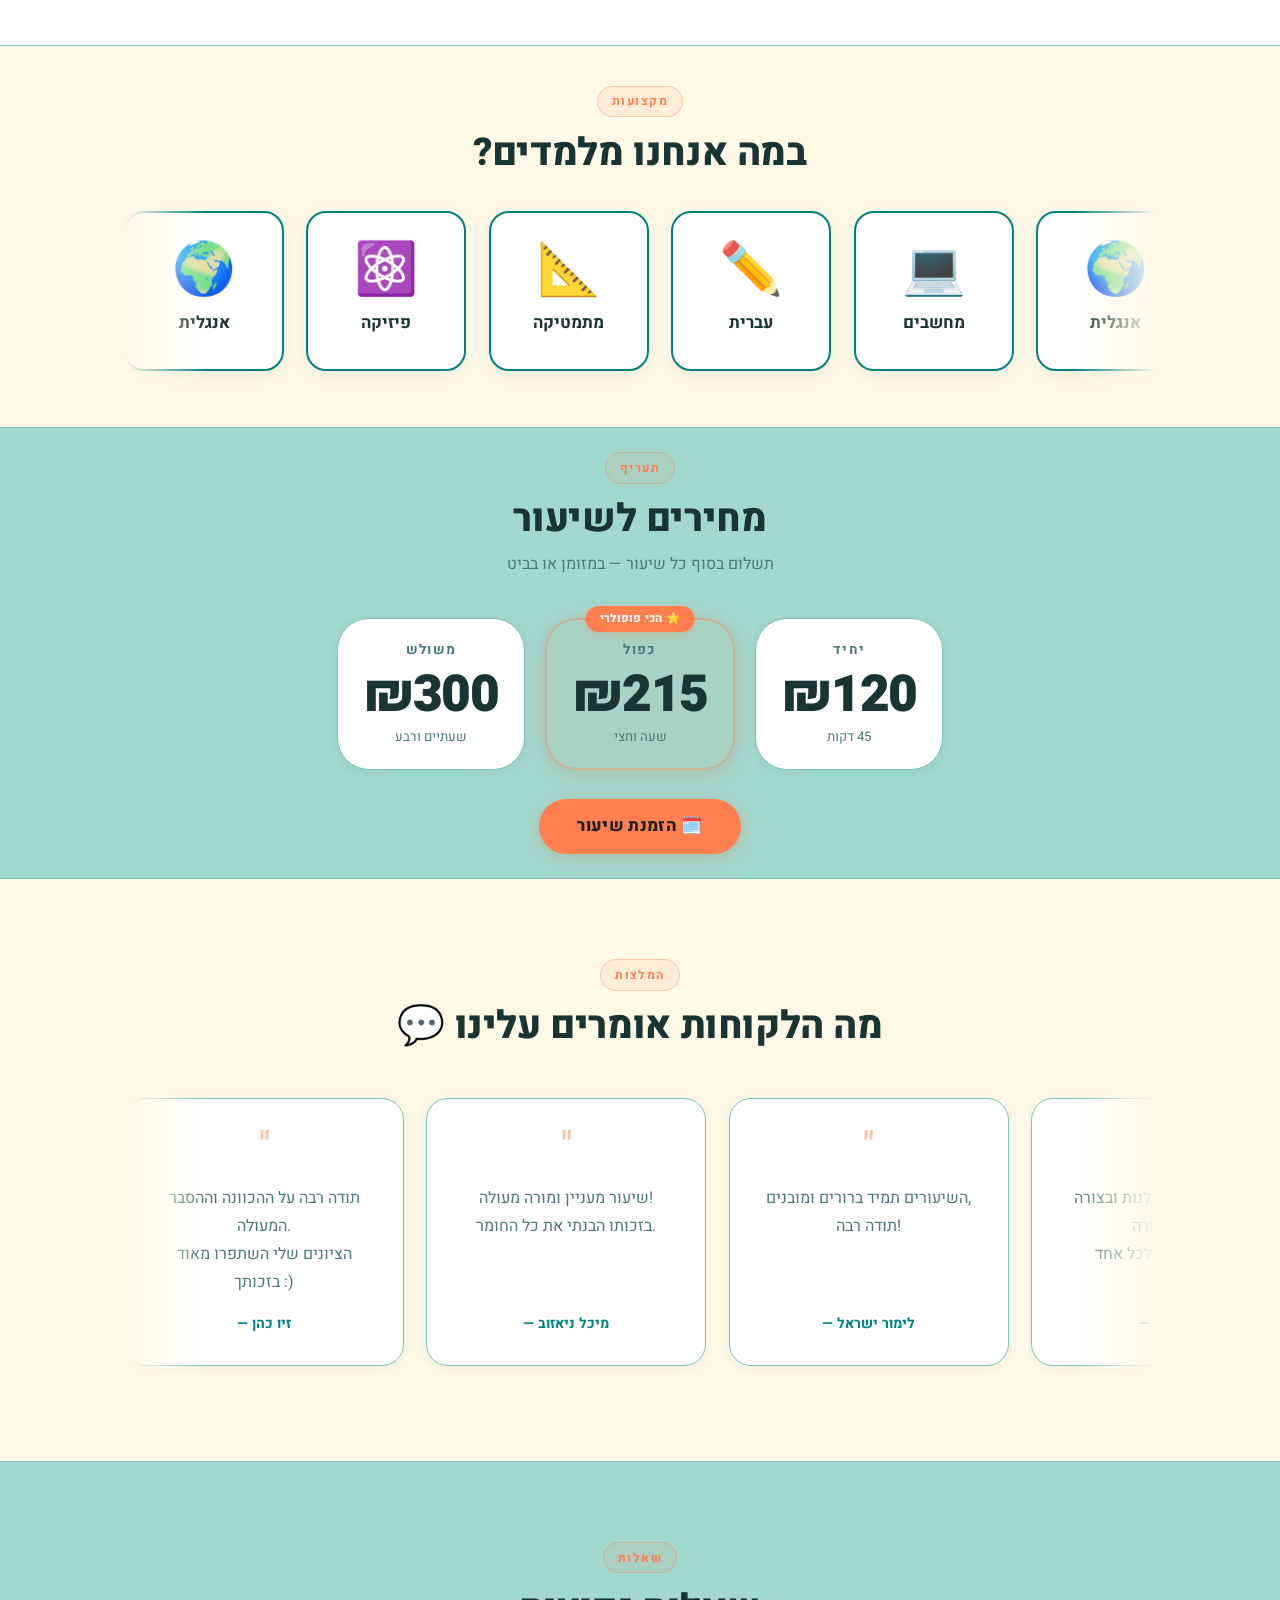
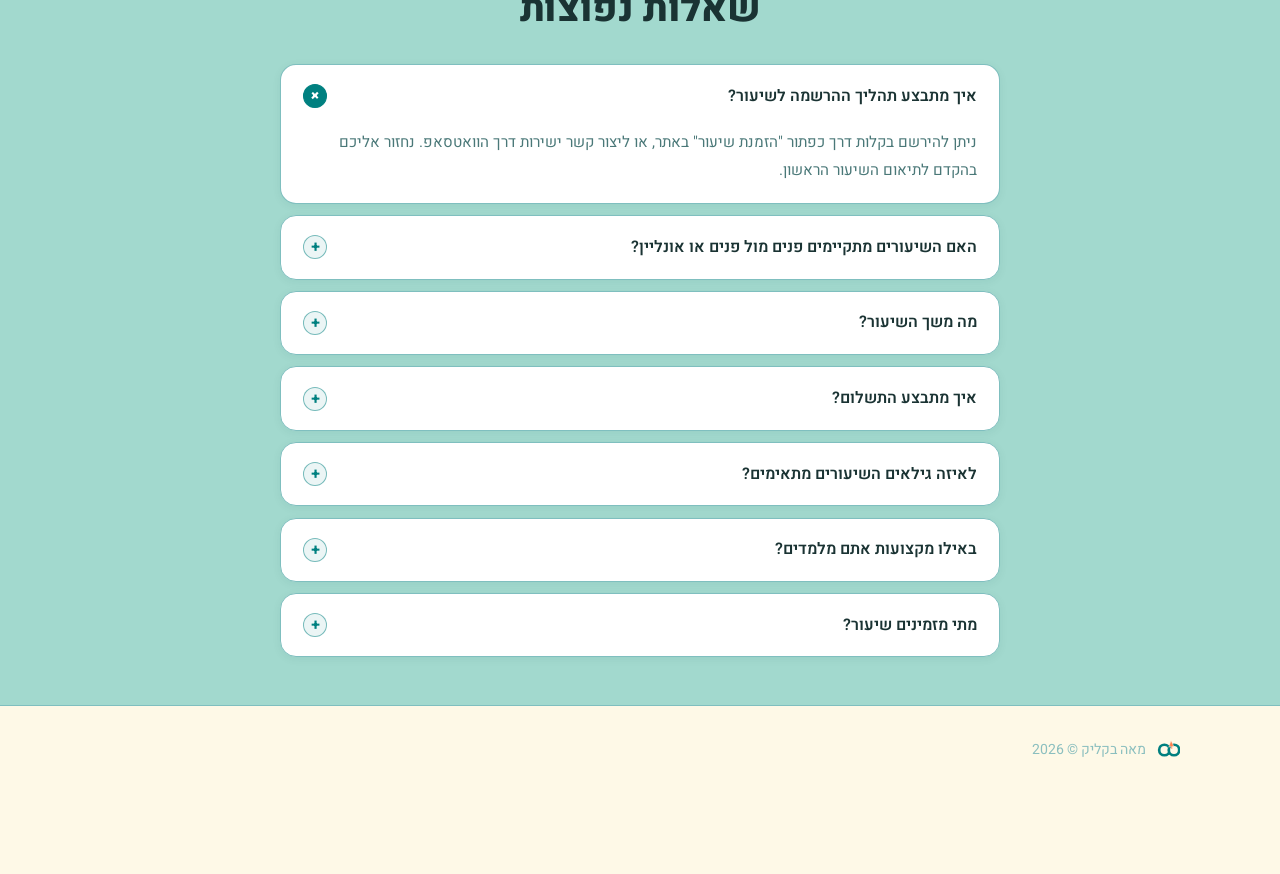
==== commit 5ce42f22: "Update nav logo to V1 SVG file Co-Authored-By: Claude Sonnet 4.6 <noreply@anthropic.com>" ====
--- a/index.html
+++ b/index.html
@@ -51,29 +51,12 @@
 
       <!-- Logo — centered -->
       <a href="#hero" class="nav-logo">
-        <svg width="72" height="30" viewBox="0 0 130 56" fill="none" xmlns="http://www.w3.org/2000/svg" aria-label="לוגו">
-          <!-- "1" with serif cap -->
-          <line x1="12" y1="10" x2="12" y2="48" stroke="var(--accent)" stroke-width="7" stroke-linecap="round"/>
-          <line x1="8" y1="10" x2="16" y2="10" stroke="var(--accent)" stroke-width="5" stroke-linecap="round"/>
-          <line x1="7" y1="6" x2="17" y2="6" stroke="var(--accent)" stroke-width="3.5" stroke-linecap="round"/>
-          <!-- left "0" -->
-          <circle cx="43" cy="29" r="17" stroke="var(--accent)" stroke-width="7" fill="none"/>
-          <!-- right "0" -->
-          <circle cx="83" cy="29" r="17" stroke="var(--accent)" stroke-width="7" fill="none"/>
-          <!-- cursor arrow on right 0 -->
-          <polygon points="95,14 95,34 99.5,30 102,38 106,36.5 103.5,29 108,29"
-                   fill="var(--accent2)" stroke="var(--bg-base)" stroke-width="1.5" stroke-linejoin="round"/>
-          <!-- click ripple arcs -->
-          <path d="M 110,22 A 10,10 0 0 1 110,36" stroke="var(--accent2)" stroke-width="1.8" fill="none" stroke-linecap="round" opacity="0.7"/>
-          <path d="M 115,17 A 16,16 0 0 1 115,41" stroke="var(--accent2)" stroke-width="1.4" fill="none" stroke-linecap="round" opacity="0.45"/>
-          <path d="M 120,13 A 22,22 0 0 1 120,45" stroke="var(--accent2)" stroke-width="1" fill="none" stroke-linecap="round" opacity="0.25"/>
-        </svg>
-        <span>מאה</span> בקליק
+        <img src="./images/logos/logo-main.svg" alt="מאה בקליק" height="44"/>
       </a>
 
       <!-- CTA — left side -->
       <div class="nav-right">
-        <a class="nav-cta" href="./booking.html">🗓️ הזמנת שיעור</a>
+        <a class="nav-cta" href="https://tutoring-website-three-mu.vercel.app/booking.html">🗓️ הזמנת שיעור</a>
       </div>
     </div>
   </section>
@@ -511,7 +494,6 @@
     <div class="container section-center">
       <div class="section-label">מה תקבלו</div>
       <h2 class="section-title">הלמידה שלנו נראית כך 👇</h2>
-      <p class="section-sub">כלים אמיתיים שעובדים — לא דפי עבודה מצולמים מהספר</p>
 
       <div class="showcase-grid">
 
@@ -630,7 +612,7 @@
 
       </div>
       <div class="pricing-cta-row">
-        <a href="./booking.html" class="book-cta pricing-cta">🗓️ הזמנת שיעור</a>
+        <a href="https://tutoring-website-three-mu.vercel.app/booking.html" class="book-cta pricing-cta">🗓️ הזמנת שיעור</a>
       </div>
     </div>
   </section>
@@ -702,7 +684,7 @@
 
   <!-- ── STICKY BOOKING BUTTON ───────────────────────────── -->
   <section id="signup-button">
-    <a href="./booking.html" class="book-cta">
+    <a href="https://tutoring-website-three-mu.vercel.app/booking.html" class="book-cta">
       🗓️ הזמנת שיעור
     </a>
   </section>
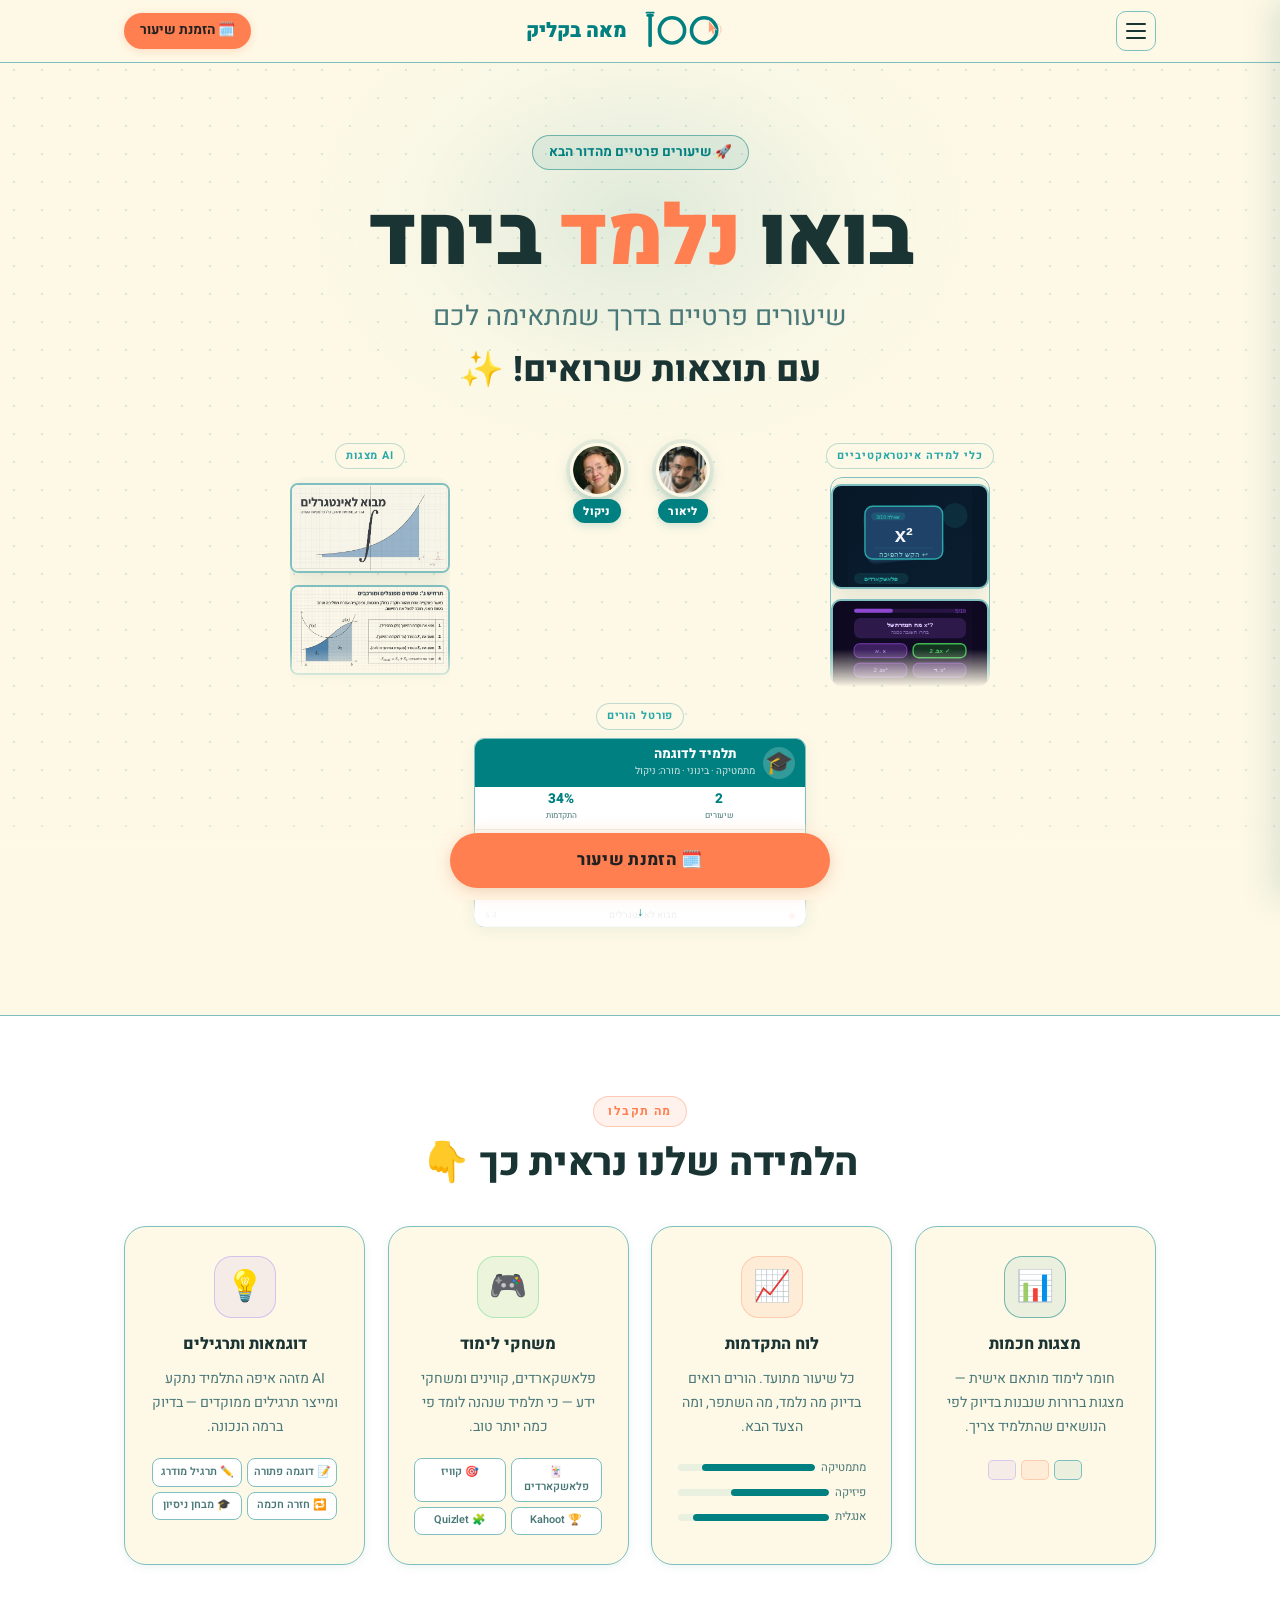
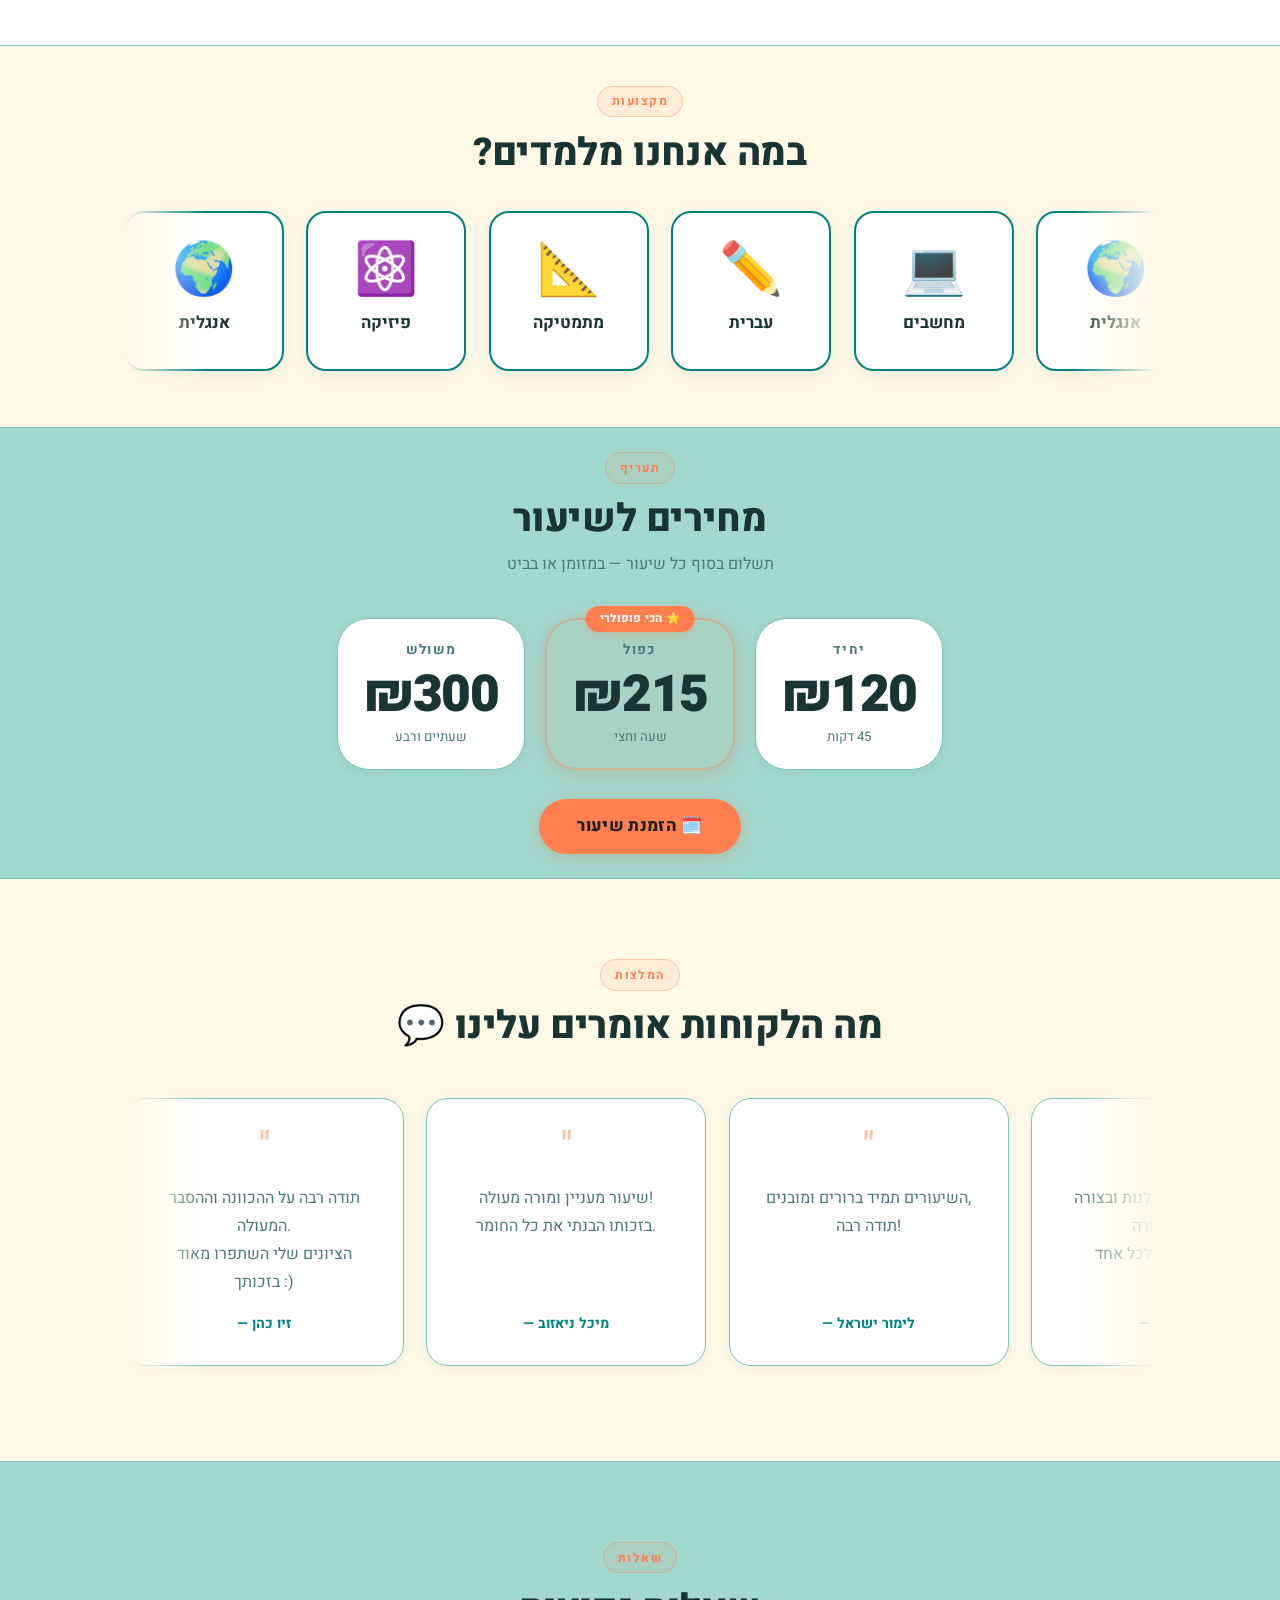
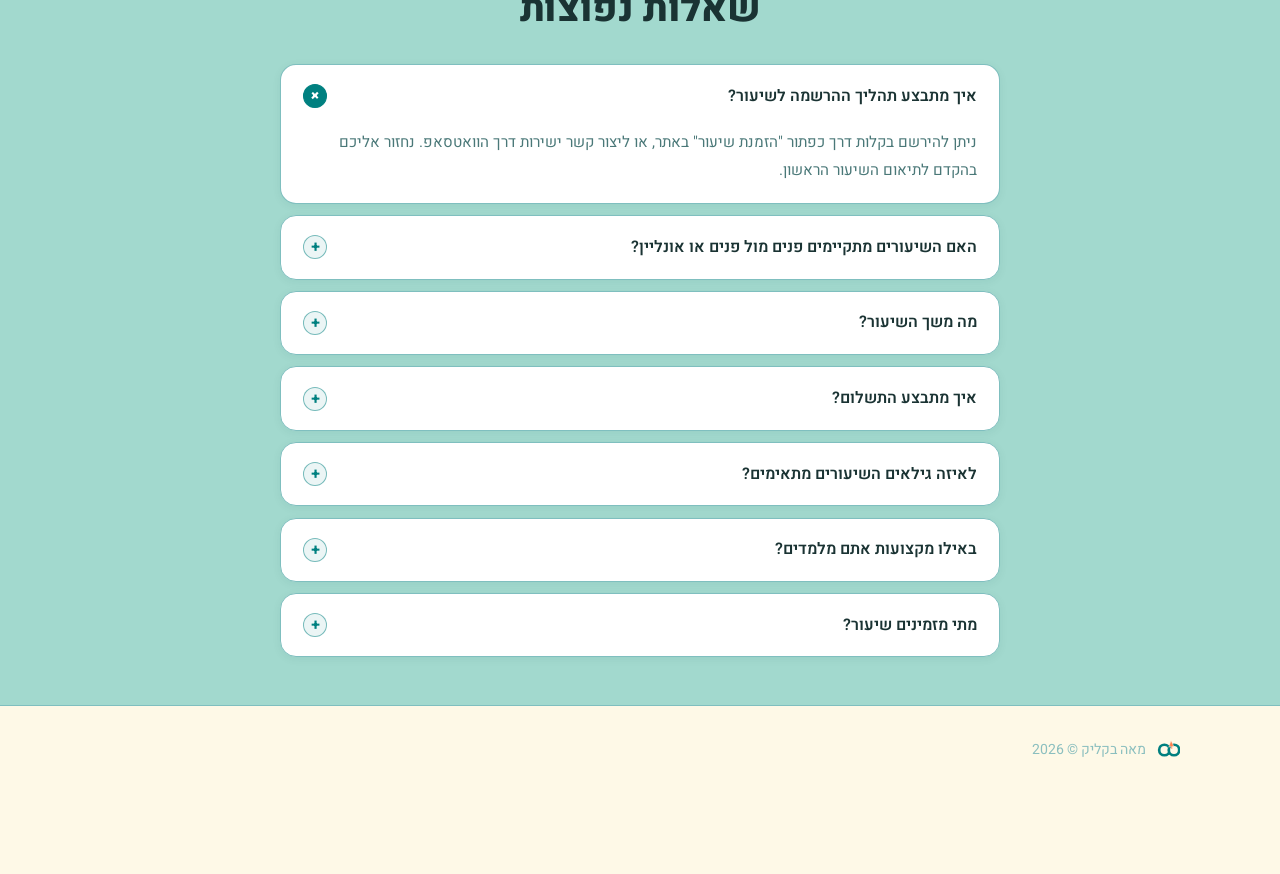
==== commit 91a6795e: "Make nav logo bigger with text alongside icon Co-Authored-By: Claude Sonnet 4.6 <noreply@anthropic.c" ====
--- a/index.html
+++ b/index.html
@@ -51,7 +51,8 @@
 
       <!-- Logo — centered -->
       <a href="#hero" class="nav-logo">
-        <img src="./images/logos/logo-main.svg" alt="מאה בקליק" height="44"/>
+        <img src="./images/logos/logo-main.svg" alt="לוגו" height="48"/>
+        <span class="nav-brand"><span class="nav-brand-maah">מאה</span> בקליק</span>
       </a>
 
       <!-- CTA — left side -->
--- a/styles.css
+++ b/styles.css
@@ -170,6 +170,8 @@
   white-space: nowrap;
 }
 .nav-logo span { color: var(--accent); }
+.nav-brand { font-size: 1.25rem; font-weight: 900; color: var(--text-primary); }
+.nav-brand-maah { color: var(--accent); }
 
 /* Hamburger button — right side (RTL start) */
 .hamburger {
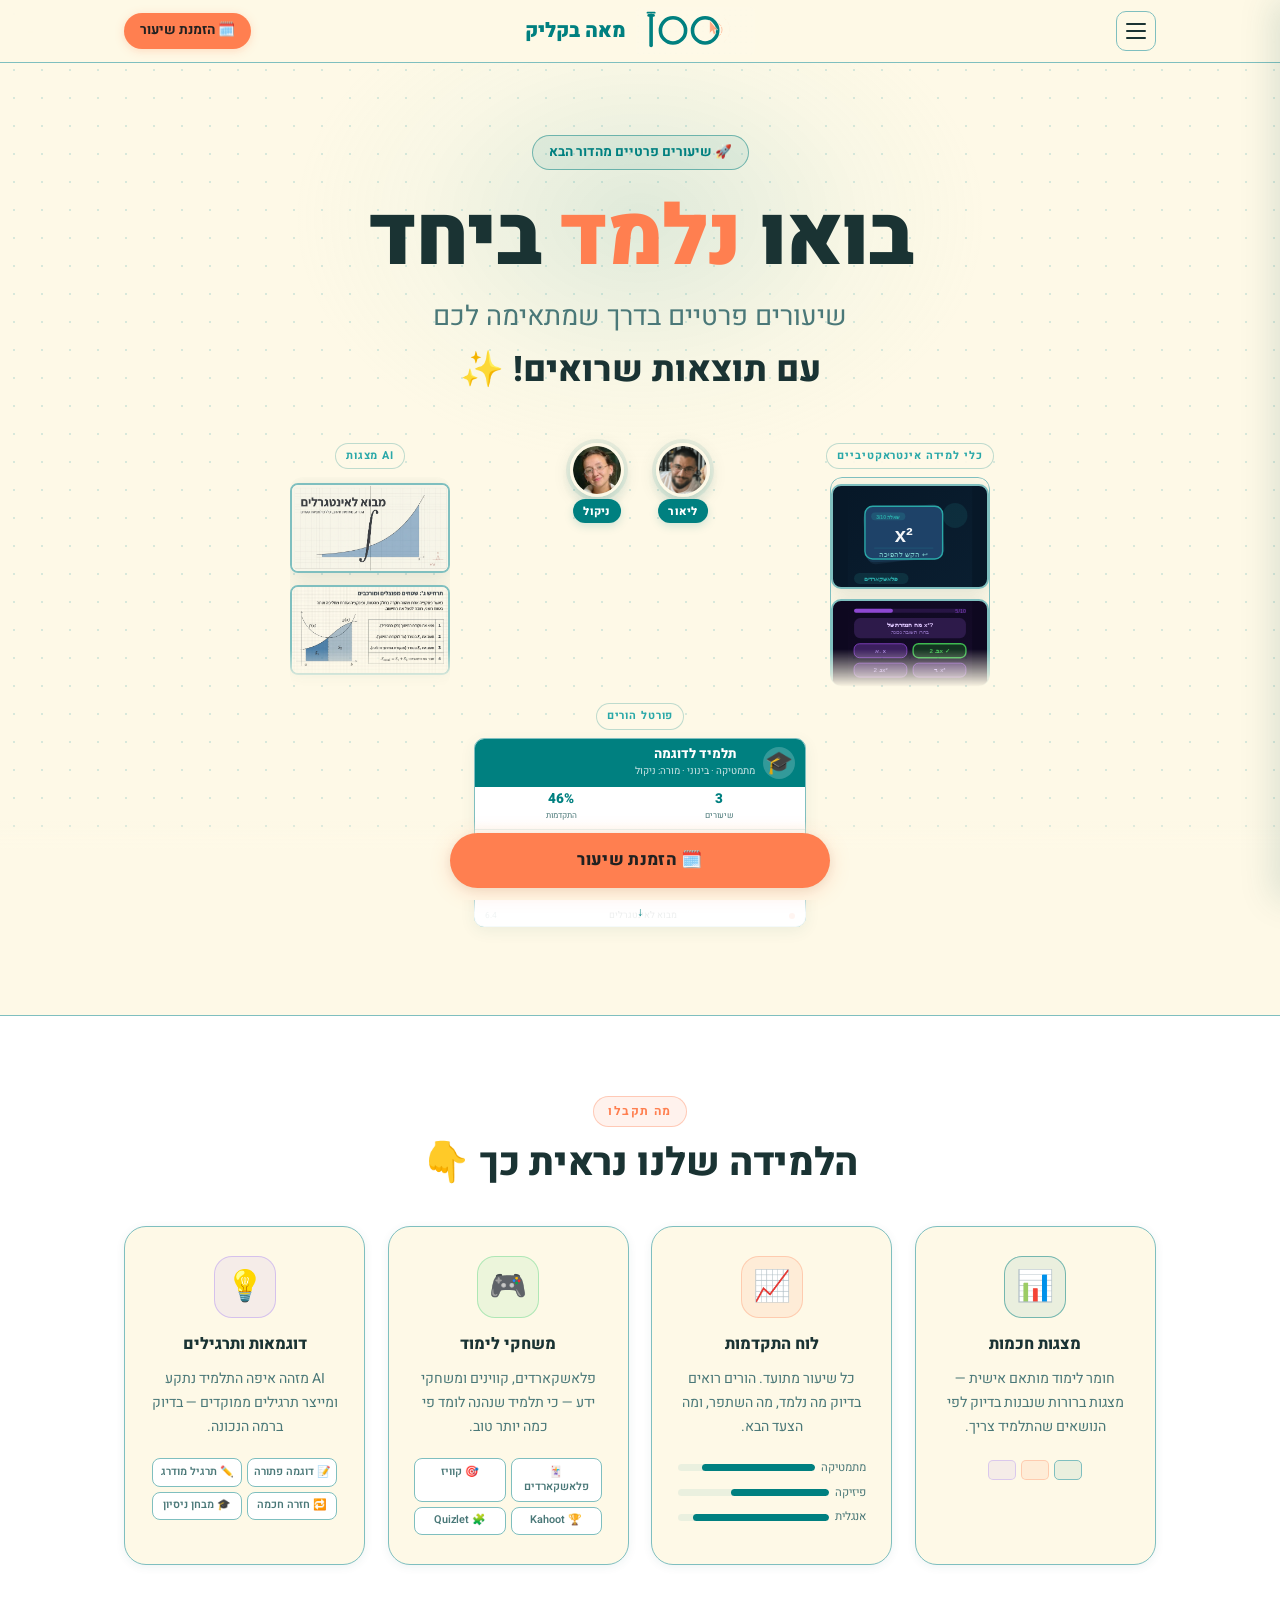
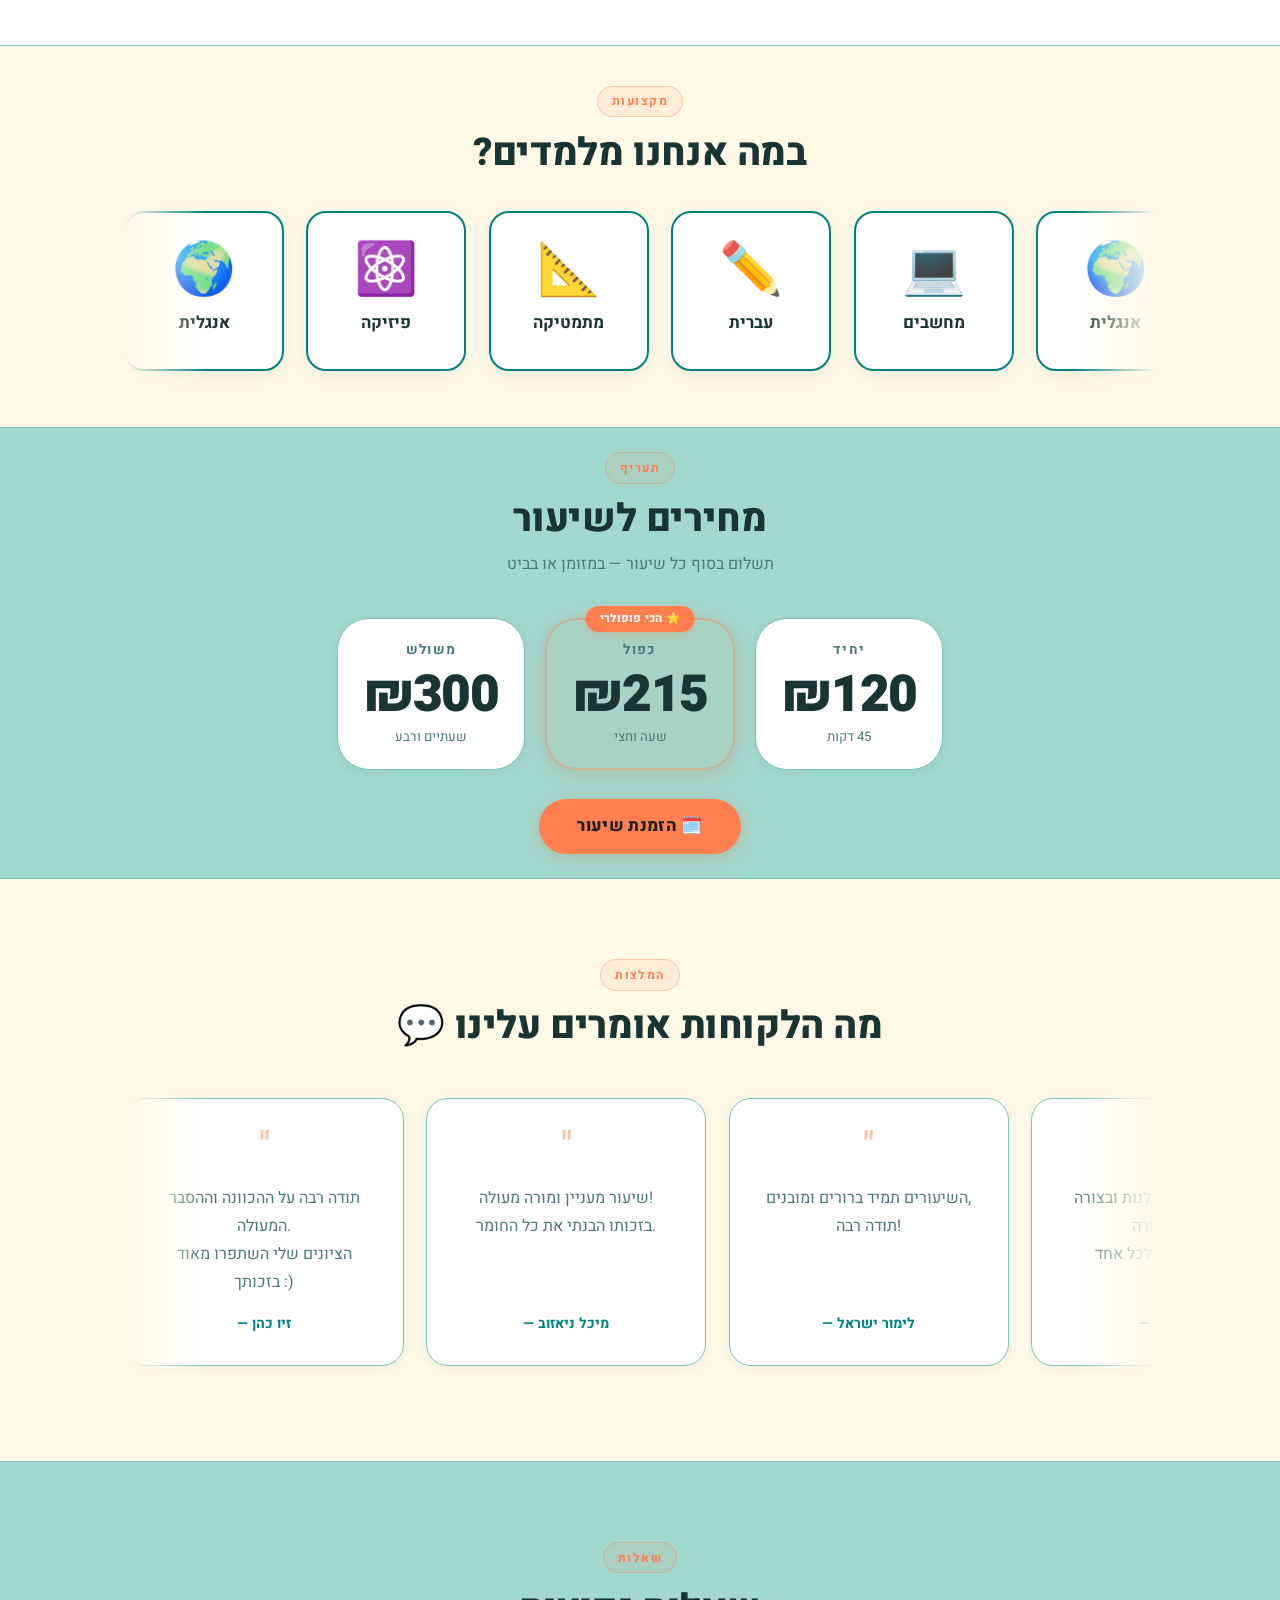
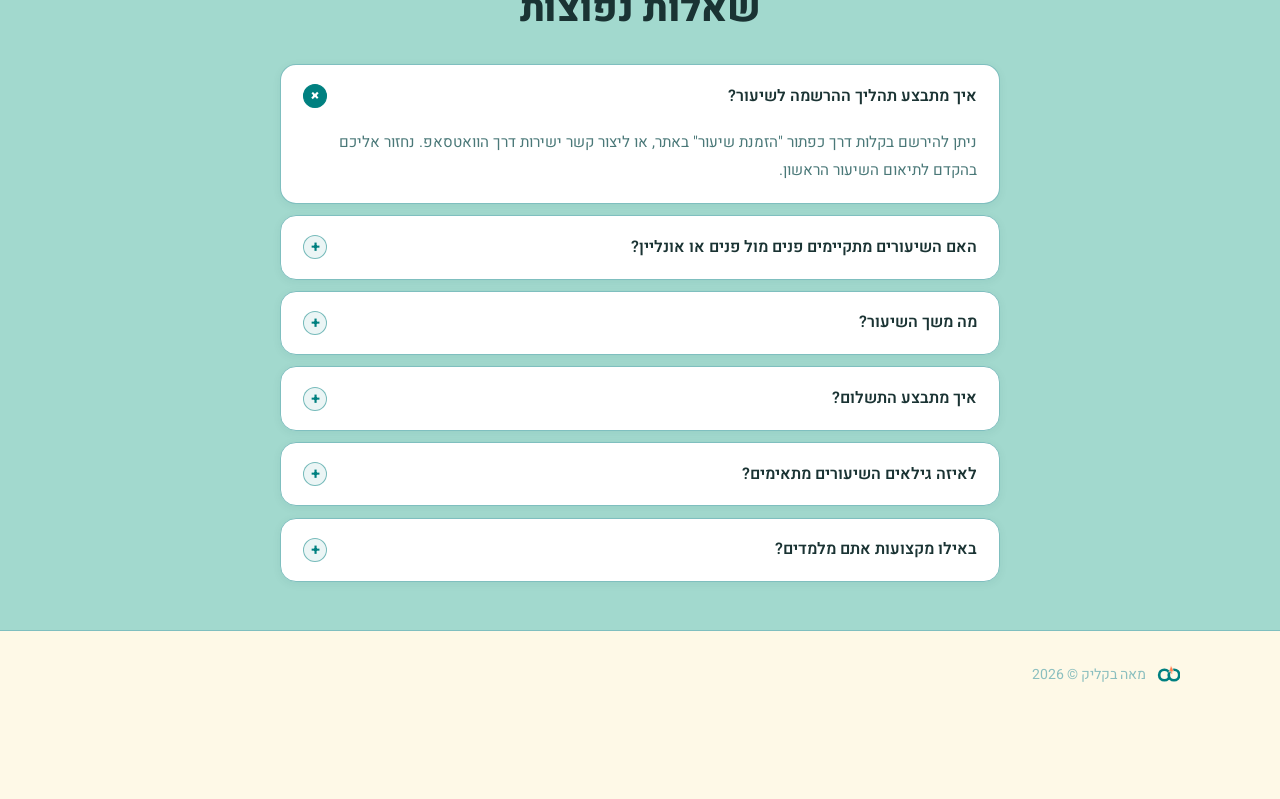
==== commit e7d2e5bc: "Remove 'מתי מזמינים שיעור' FAQ item Co-Authored-By: Claude Sonnet 4.6 <noreply@anthropic.com>" ====
--- a/index.html
+++ b/index.html
@@ -770,17 +770,6 @@
           </div>
         </div>
 
-        <div class="faq-item">
-          <div class="faq-question">
-            <span>מתי מזמינים שיעור?</span>
-            <span class="faq-icon">+</span>
-          </div>
-          <div class="faq-answer">
-            <div class="faq-answer-inner">
-              בכל יום רביעי מתפרסמים תאריכים ושעות אפשריות לשיעור בשבוע שלאחר מכן. ניתן לקבוע שיעור רק בימי רביעי אחר הצהריים.
-            </div>
-          </div>
-        </div>
 
       </div>
     </div>
--- a/styles.css
+++ b/styles.css
@@ -161,11 +161,9 @@
   left: 50%;
   transform: translateX(-50%);
   display: flex;
-  align-items: center;
-  gap: 0.5rem;
-  font-weight: 900;
-  font-size: 1.05rem;
-  color: var(--text-primary);
+  flex-direction: row;
+  align-items: center;
+  gap: 10px;
   text-decoration: none;
   white-space: nowrap;
 }
